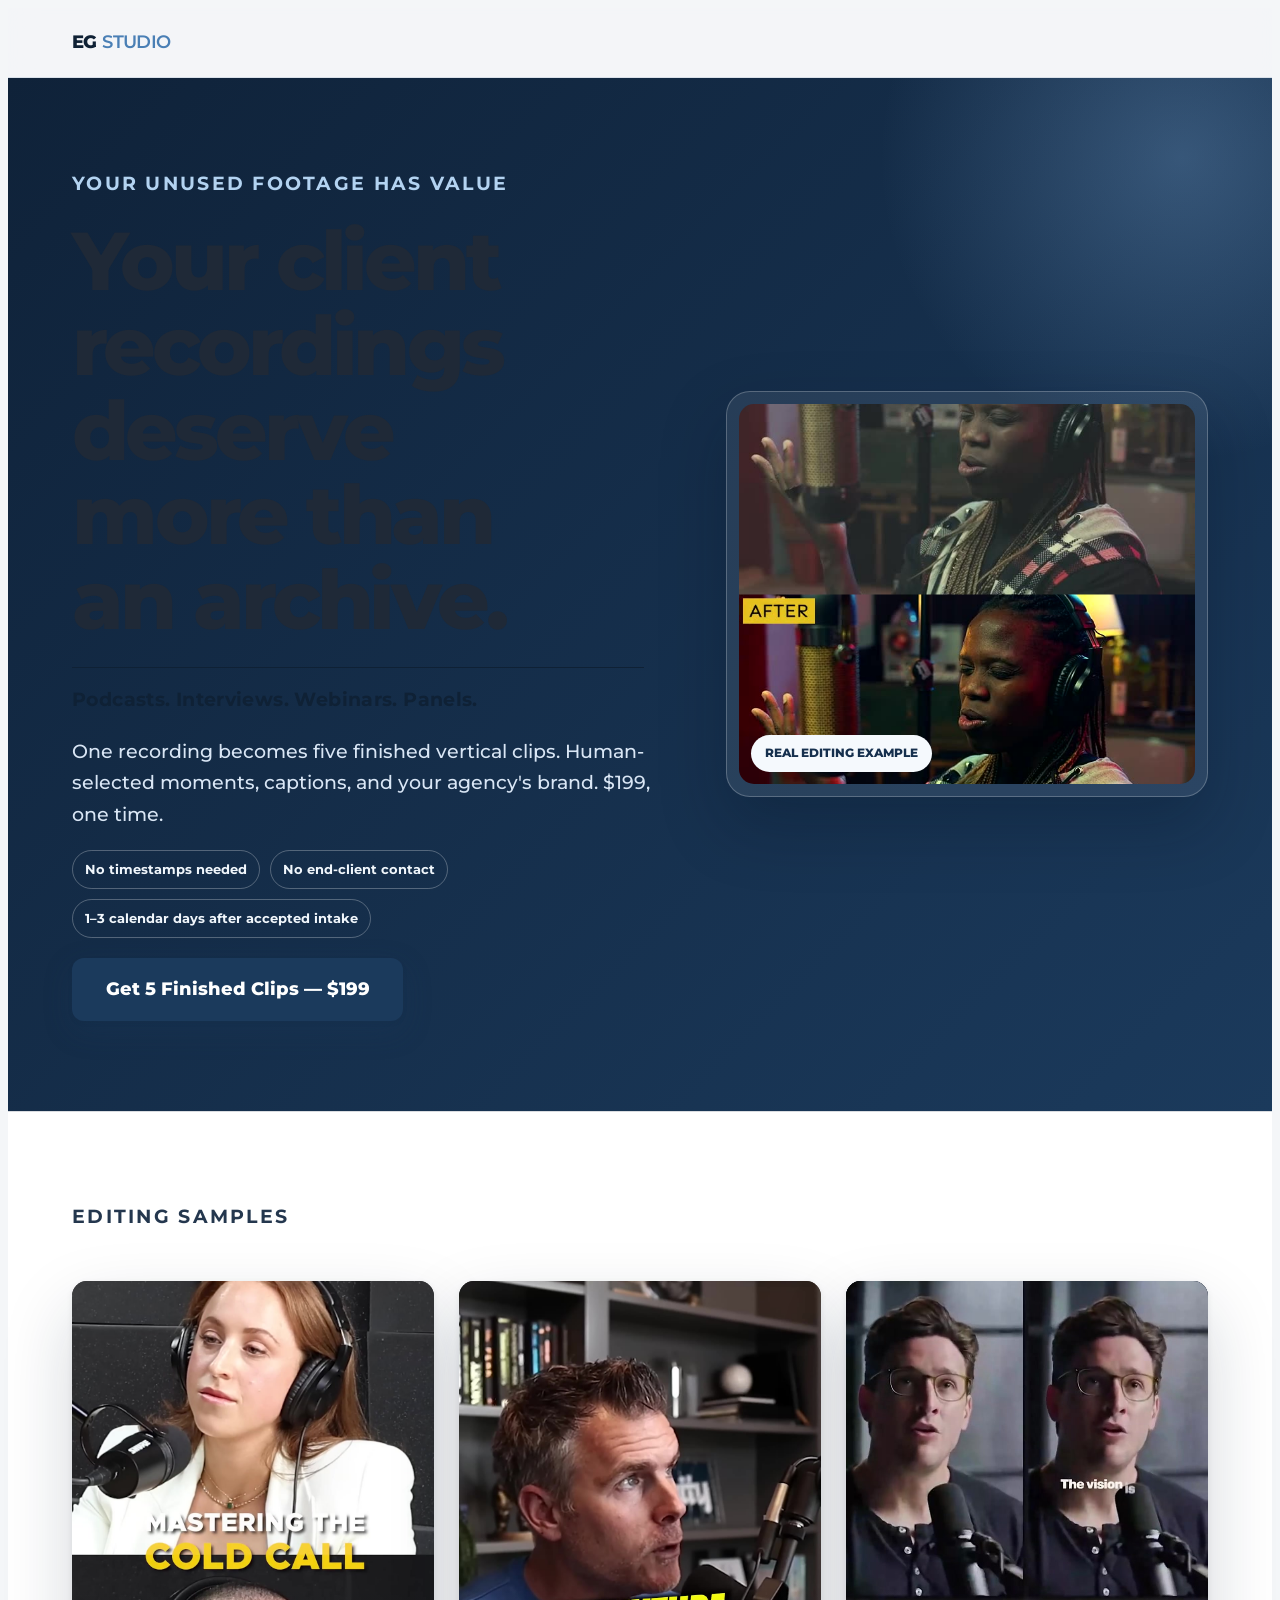
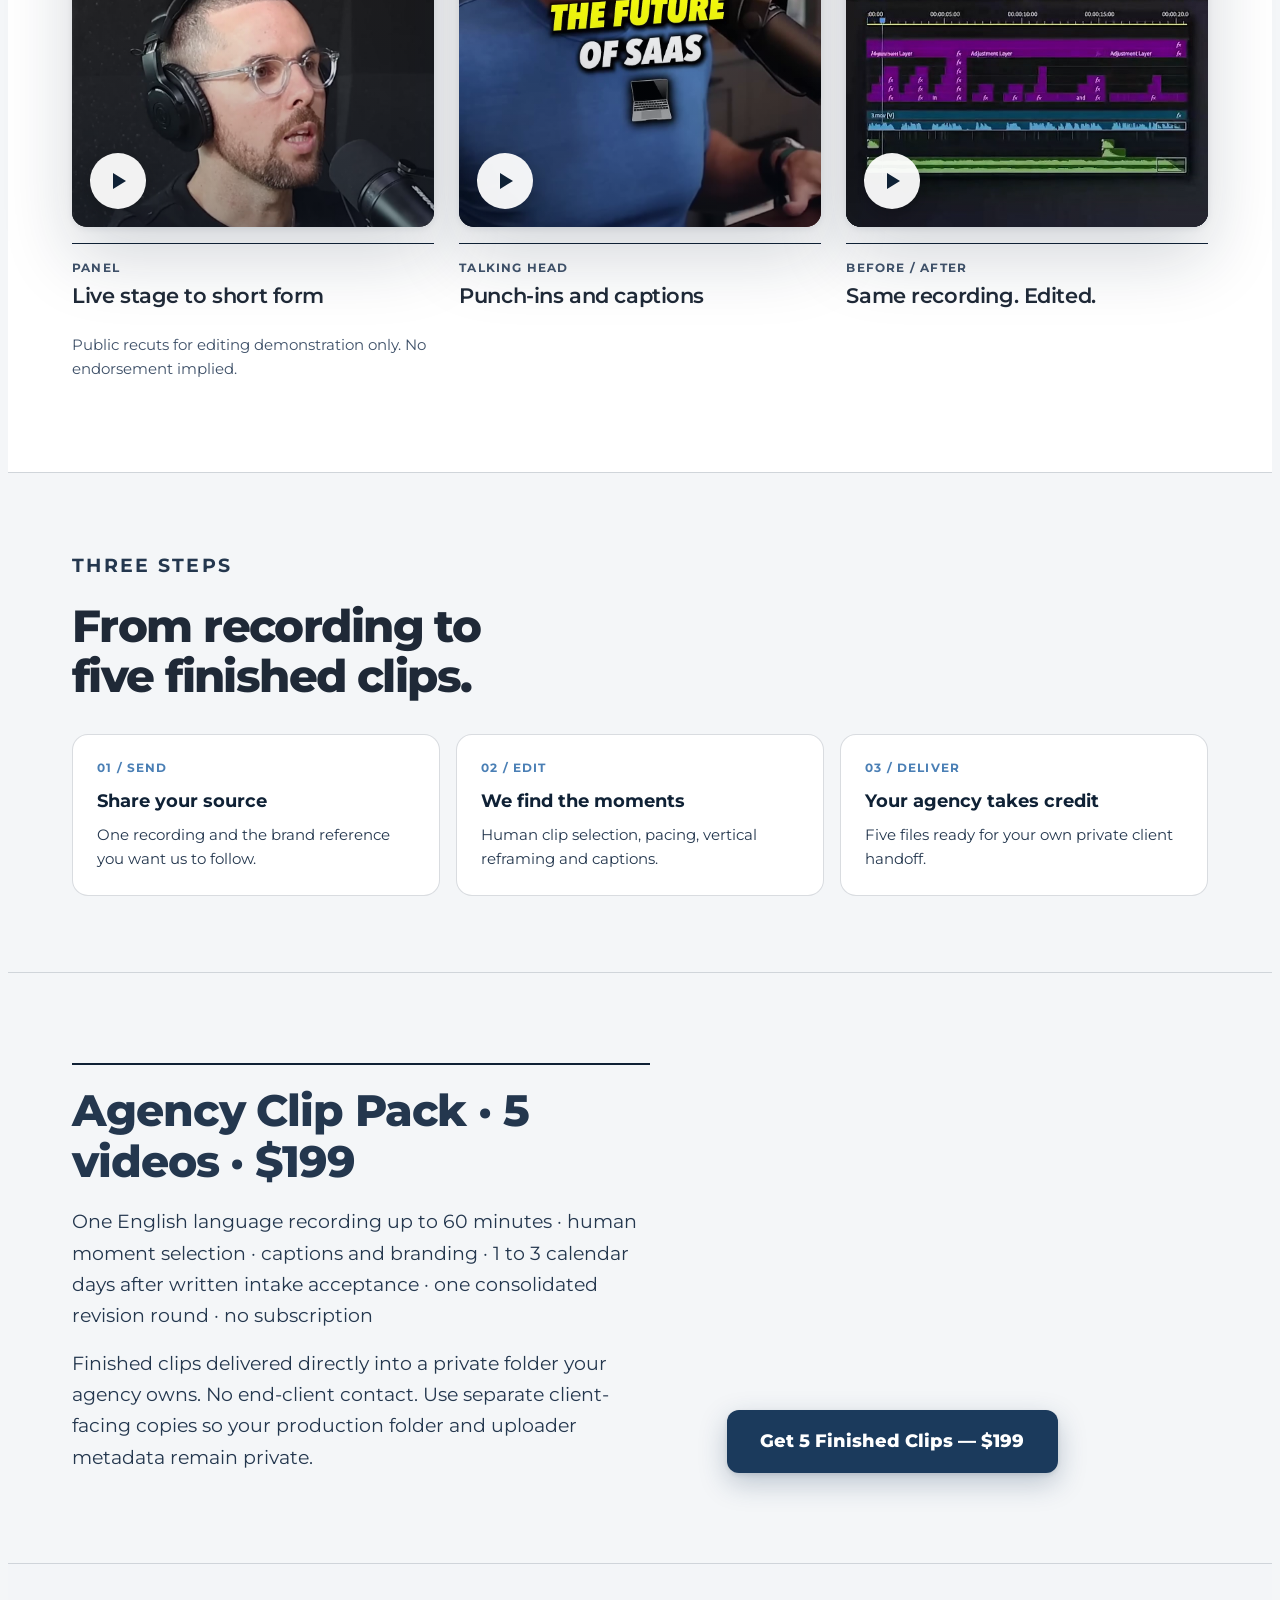
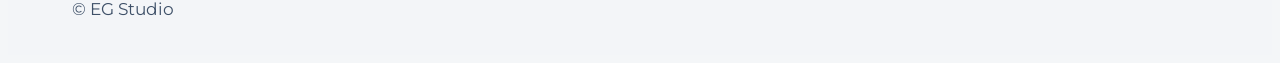
==== content-graveyard/index.html @ 39388aff "Redesign EG Studio marketing pages with proof and visual hierarchy" ====
<!doctype html><html lang="en"><head><meta charset="utf-8"><meta name="viewport" content="width=device-width, initial-scale=1"><title>The Content Graveyard | EG Studio</title><meta name="description" content="For agencies with client recordings sitting unused. One recording becomes five captioned 9:16 clips, white label, $199."><link rel="canonical" href="https://egstudio.tech/content-graveyard/"><link rel="preconnect" href="https://fonts.googleapis.com"><link rel="preconnect" href="https://fonts.gstatic.com" crossorigin><link href="https://fonts.googleapis.com/css2?family=Montserrat:wght@400;500;600;700;800&display=swap" rel="stylesheet"><link rel="stylesheet" href="/assets/css/redesign.css?v=20261031-phase1"><meta name="theme-color" content="#1B3A5C"><link rel="icon" href="/favicon.svg?v=20261029-spaced" type="image/svg+xml"><script src="/assets/js/eg-tracking.js?v=20261021"></script>
<!-- Pinterest Tag -->
<script>
!function(e){if(!window.pintrk){window.pintrk=function(){window.pintrk.queue.push(Array.prototype.slice.call(arguments))};var n=window.pintrk;n.queue=[],n.version="3.0";var t=document.createElement("script");t.async=!0,t.src=e;var r=document.getElementsByTagName("script")[0];r.parentNode.insertBefore(t,r)}}("https://s.pinimg.com/ct/core.js");
pintrk('load','2614116778572');
pintrk('page');
</script>
<noscript><img height="1" width="1" style="display:none;" alt="" src="https://ct.pinterest.com/v3/?event=init&tid=2614116778572&noscript=1"></noscript>
<!-- end Pinterest Tag -->
<link rel="stylesheet" href="/brand-palette.css?v=20261020-logo1"><link rel="icon" href="/favicon.ico?v=20261020-brand2" sizes="any">
<link rel="icon" href="/favicon.svg?v=20261020-brand2" type="image/svg+xml">
<link rel="icon" href="/favicon-48x48.png?v=20261020-brand2" sizes="48x48" type="image/png">
<link rel="icon" href="/favicon-32x32.png?v=20261020-brand2" sizes="32x32" type="image/png">
<link rel="apple-touch-icon" sizes="180x180" href="/apple-touch-icon.png?v=20261020-brand2">
<meta name="theme-color" content="#080f1c">
<meta property="og:type" content="website">
<meta property="og:site_name" content="EG Studio">
<meta property="og:title" content="The Content Graveyard | EG Studio">
<meta property="og:description" content="For agencies with client recordings sitting unused. One recording becomes five captioned 9:16 clips, white label, $199.">
<meta property="og:url" content="https://egstudio.tech/content-graveyard/">
<meta property="og:image" content="https://egstudio.tech/assets/brand/share-preview.png?v=20261020-brand2">
<meta property="og:image:secure_url" content="https://egstudio.tech/assets/brand/share-preview.png?v=20261020-brand2">
<meta property="og:image:type" content="image/png">
<meta property="og:image:width" content="1200">
<meta property="og:image:height" content="630">
<meta property="og:image:alt" content="EG Studio. Your client stays yours. We find the clips. Five clips for $199 one time.">
<meta name="twitter:card" content="summary_large_image">
<meta name="twitter:title" content="The Content Graveyard | EG Studio">
<meta name="twitter:description" content="For agencies with client recordings sitting unused. One recording becomes five captioned 9:16 clips, white label, $199.">
<meta name="twitter:image" content="https://egstudio.tech/assets/brand/share-preview.png?v=20261020-brand2">
<meta name="twitter:image:alt" content="EG Studio. Five clips for $199 one time.">
<link rel="stylesheet" href="/assets/css/premium-pages.css?v=20261103-redesign"></head><body class="rd rd-sat premium-sat">
<a class="rd-skip" href="#main">Skip to content</a>
<header class="rd-header"><div class="rd-container rd-nav"><a class="rd-brand" href="/">EG<span>STUDIO</span></a></div></header>
<main id="main">
<section class="rd-sat-section rd-cg-hero"><div class="rd-container premium-sat-hero-grid"><div class="rd-read">
<p class="rd-eyebrow">Your unused footage has value</p>
<h1 id="campaign-title">Your client recordings deserve more than an archive.</h1>
<p class="rd-cg-formats">Podcasts. Interviews. Webinars. Panels.</p>
<p class="rd-lead">One recording becomes five finished vertical clips. Human-selected moments, captions, and your agency's brand. $199, one time.</p>
<ul class="premium-sat-trust"><li>No timestamps needed</li><li>No end-client contact</li><li>1–3 calendar days after accepted intake</li></ul>
<div class="rd-actions"><a class="cta rd-btn" data-sku="episode" data-placement="content_graveyard_hero" href="https://buy.stripe.com/00wdR27qNc6IfXJ7419EI0f">Get 5 Finished Clips — $199</a></div>
</div><div class="premium-sat-hero-media"><img src="/assets/samples/sample-beforeafter.jpg?v=1" alt="Before and after comparison of an edited recording" width="720" height="800"><span>REAL EDITING EXAMPLE</span></div></div></section>
<section class="rd-sat-section rd-alt" aria-label="Editing samples"><div class="rd-container"><p class="rd-eyebrow">Editing samples</p><div class="rd-proofgrid" data-rd-carousel tabindex="0">
        <article class="rd-sample" aria-label="Sample 1 of 3: Panel">
          <video class="rd-player" playsinline preload="none" poster="/assets/samples/sample-panel.jpg?v=8" aria-label="Panel sample: Live stage to short form">
            <source src="/assets/samples/sample-panel.mp4?v=8" type="video/mp4">
          </video>
          <button type="button" class="rd-play" aria-label="Play panel sample"><img src="/assets/samples/sample-panel.jpg?v=8" alt="" loading="lazy"><span aria-hidden="true"></span></button>
          <div class="rd-sample-info"><p class="rd-meta">Panel</p><h3>Live stage to short form</h3></div>
        </article>
        <article class="rd-sample" aria-label="Sample 2 of 3: Talking head">
          <video class="rd-player" playsinline preload="none" poster="/assets/samples/sample-saas-founder.jpg?v=8" aria-label="Talking head sample: Punch-ins and captions">
            <source src="/assets/samples/sample-saas-founder.mp4?v=8" type="video/mp4">
          </video>
          <button type="button" class="rd-play" aria-label="Play talking head sample"><img src="/assets/samples/sample-saas-founder.jpg?v=8" alt="" loading="lazy"><span aria-hidden="true"></span></button>
          <div class="rd-sample-info"><p class="rd-meta">Talking head</p><h3>Punch-ins and captions</h3></div>
        </article>
        <article class="rd-sample" aria-label="Sample 3 of 3: Before / After">
          <video class="rd-player" playsinline preload="none" poster="/assets/samples/sample-process.jpg?v=8" aria-label="Before / After sample: Same recording. Edited.">
            <source src="/assets/samples/sample-process.mp4?v=8" type="video/mp4">
          </video>
          <button type="button" class="rd-play" aria-label="Play before / after sample"><img src="/assets/samples/sample-process.jpg?v=8" alt="" loading="lazy"><span aria-hidden="true"></span></button>
          <div class="rd-sample-info"><p class="rd-meta">Before / After</p><h3>Same recording. Edited.</h3></div>
        </article>
      </div>
      <div class="rd-dots" role="group" aria-label="Choose sample"><button type="button" class="rd-dot" aria-label="Show sample 1" aria-current="true"></button><button type="button" class="rd-dot" aria-label="Show sample 2"></button><button type="button" class="rd-dot" aria-label="Show sample 3"></button></div>
      <p class="rd-disc">Public recuts for editing demonstration only. No endorsement implied.</p>
      </div></section>
<section class="rd-sat-section premium-sat-compact"><div class="rd-container"><p class="rd-eyebrow">Three steps</p><h2>From recording to five finished clips.</h2><ol class="premium-sat-timeline"><li><b>01 / SEND</b><strong>Share your source</strong><span>One recording and the brand reference you want us to follow.</span></li><li><b>02 / EDIT</b><strong>We find the moments</strong><span>Human clip selection, pacing, vertical reframing and captions.</span></li><li><b>03 / DELIVER</b><strong>Your agency takes credit</strong><span>Five files ready for your own private client handoff.</span></li></ol></div></section>
<section class="rd-sat-section"><div class="rd-container"><div class="rd-cg-offer"><div>
<p class="rd-price">Agency Clip Pack · 5 videos · $199</p>
<p class="offer-summary">One English language recording up to 60 minutes · human moment selection · captions and branding · 1 to 3 calendar days after written intake acceptance · one consolidated revision round · no subscription</p><p class="offer-summary">Finished clips delivered directly into a private folder your agency owns. No end-client contact. Use separate client-facing copies so your production folder and uploader metadata remain private.</p>
</div><div class="rd-actions">
<a class="cta rd-btn" data-sku="episode" data-placement="content_graveyard" href="https://buy.stripe.com/00wdR27qNc6IfXJ7419EI0f">Get 5 Finished Clips — $199</a>
</div></div></div></section></main>
<footer class="rd-footer"><div class="rd-container rd-footer-inner">© EG Studio</div></footer>
<script src="/assets/js/rd-player.js?v=20261031-phase1"></script>
<script>document.querySelector('.cta').addEventListener('click',function(){if(window.pintrk)pintrk('track','custom',{event_id:'content_graveyard_checkout_'+Date.now()});});</script></body></html>
---- assets/css/redesign.css ----
/* EG Studio homepage design system. Scoped under body.rd.
   Structure: tokens -> base components (below) -> one studio composition layer (end of file).
   The homepage does not load /brand-palette.css, so there is no !important cascade to fight here.
   brand-palette.css still serves legacy/legal pages unchanged. */
body.rd{
  --c-navy:#1B3A5C;--c-steel:#4A7FB5;--c-accent:#4A7FB5;
  --c-bg:#F3F5F8;--c-bg-alt:#E6ECF3;--c-surface:#FFFFFF;
  --c-text:#0F2135;--c-body:#24374E;--c-muted:#3E5068;--c-line:rgba(19,38,61,.16);
  --c-ink:#0F2135;--c-ink-body:#D9E4F0;--c-ink-muted:#B9CBDF;--c-ink-line:rgba(217,228,240,.24);--c-ink-accent:#9CC3EC;
  --c-cta:#1B3A5C;--c-cta-hover:#24507D;--c-cta-text:#FFFFFF;
  --c-final-bg:#1B3A5C;--c-final-text:#FFFFFF;--c-final-body:#D5E2F0;
  --f-display:Montserrat,system-ui,-apple-system,"Segoe UI",sans-serif;
  --f-ui:Montserrat,system-ui,-apple-system,"Segoe UI",Roboto,sans-serif;
  --fs-body:clamp(1rem,.95rem + .3vw,1.125rem);
  --fs-lead:clamp(1.0625rem,1rem + .45vw,1.25rem);
  --fs-h1:clamp(2.25rem,1.4rem + 3.6vw,4.25rem);
  --fs-h2:clamp(1.75rem,1.3rem + 1.9vw,2.75rem);
  --fs-h3:clamp(1.125rem,1.05rem + .35vw,1.3rem);
  --sp-section:clamp(72px,5rem + 4vw,136px);
  --pad-x:clamp(20px,5vw,80px);
  --w-page:1240px;--w-read:680px;
  --r-sm:8px;--r-md:14px;--r-lg:20px;
  --sh-1:0 1px 2px rgba(19,38,61,.06),0 4px 14px rgba(19,38,61,.06);
  --sh-2:0 2px 6px rgba(19,38,61,.06),0 24px 60px rgba(19,38,61,.12);
  background:var(--c-bg);color:var(--c-body);font-family:var(--f-ui);font-size:var(--fs-body);line-height:1.65;
  overflow-x:hidden;-webkit-font-smoothing:antialiased;
}
@media (prefers-color-scheme:dark){
  body.rd{
    --c-bg:#101D31;--c-bg-alt:#1A2D48;--c-surface:#16263D;--c-accent:#8DBBEB;
    --c-text:#F5F8FC;--c-body:#DCE6F1;--c-muted:#BFCDDD;--c-line:rgba(220,230,241,.2);
    --c-ink:#0A1423;--c-ink-body:#DCE6F1;--c-ink-muted:#BFCDDD;
    --c-cta:#2B5D92;--c-cta-hover:#3670AD;--c-cta-text:#FFFFFF;
    --c-final-bg:#1C2E48;--c-final-text:#FFFFFF;--c-final-body:#D5E2F0;
    --sh-1:0 1px 2px rgba(0,0,0,.25),0 6px 18px rgba(0,0,0,.22);
    --sh-2:0 2px 8px rgba(0,0,0,.3),0 28px 70px rgba(0,0,0,.38);
  }
}
body.rd *,body.rd *::before,body.rd *::after{box-sizing:border-box}
body.rd main{display:block;overflow:clip}
body.rd h1,body.rd h2,body.rd h3{color:var(--c-text);font-family:var(--f-ui);text-wrap:balance;margin:0;letter-spacing:-.01em;text-transform:none}
body.rd p{margin:0}
body.rd img,body.rd video{max-width:100%;display:block}
body.rd .rd-container{width:100%;max-width:calc(var(--w-page) + 2*var(--pad-x));margin:0 auto;padding:0 var(--pad-x)}
body.rd .rd-section{padding:var(--sp-section) 0;background:transparent;border:0}
body.rd .rd-tone{background:var(--c-bg-alt)}
body.rd .rd-skip{position:absolute;left:-999px;top:8px;z-index:100;background:var(--c-surface);color:var(--c-text);padding:10px 16px;border-radius:var(--r-sm)}
body.rd .rd-skip:focus{left:12px}
body.rd :focus-visible{outline:3px solid var(--c-accent);outline-offset:3px;border-radius:4px}

/* Type */
body.rd .rd-display{font-family:var(--f-display);font-weight:800;font-size:var(--fs-h1);line-height:1.04;letter-spacing:-.025em}
body.rd .rd-h2{font-size:var(--fs-h2);font-weight:700;line-height:1.15;letter-spacing:-.02em;max-width:22ch}
body.rd .rd-display-sm{font-family:var(--f-display);font-weight:800;letter-spacing:-.025em}
body.rd .rd-eyebrow{font-size:.875rem;font-weight:600;letter-spacing:.06em;text-transform:uppercase;color:var(--c-accent);margin-bottom:1rem}
body.rd .rd-lead{font-size:var(--fs-lead);line-height:1.6;color:var(--c-body);max-width:58ch}
body.rd .rd-body{font-size:var(--fs-body);color:var(--c-body);max-width:60ch;margin-top:1.25rem}
body.rd .rd-muted{color:var(--c-muted)}
body.rd .rd-head{display:flex;flex-wrap:wrap;align-items:flex-end;justify-content:space-between;gap:1rem 3rem;margin-bottom:clamp(2rem,4vw,3.5rem)}
body.rd .rd-head .rd-h2{max-width:none}

/* Buttons */
body.rd .rd-btn{display:inline-flex;align-items:center;justify-content:center;min-height:52px;padding:.9rem 1.75rem;border-radius:10px;background:var(--c-cta);color:var(--c-cta-text);border:0;font-family:var(--f-ui);font-weight:700;font-size:1.0625rem;letter-spacing:0;text-transform:none;text-decoration:none;box-shadow:var(--sh-1);transition:background-color .15s,transform .15s;white-space:normal;text-align:center;width:auto;max-width:100%}
body.rd .rd-btn:hover{background:var(--c-cta-hover);transform:translateY(-1px)}
body.rd .rd-btn:active{transform:translateY(0);filter:brightness(.95)}
body.rd .rd-btn-sm{min-height:44px;padding:.6rem 1.1rem;font-size:.9375rem;box-shadow:none}
body.rd .rd-btn-invert{background:#FFFFFF;color:#1B3A5C}
body.rd .rd-btn-invert:hover{background:#E6EEF7}
body.rd .rd-btn-invert:focus-visible{outline-color:#FFFFFF}
body.rd .rd-link{color:var(--c-text);font-weight:600;text-decoration:none;padding:.6rem .25rem;min-height:44px;display:inline-flex;align-items:center}
body.rd .rd-link:hover{color:var(--c-accent)}
@media (max-width:767px){body.rd .rd-actions .rd-btn{width:100%}}

/* Header */
body.rd .rd-header{position:sticky;top:0;z-index:50;background:color-mix(in srgb,var(--c-bg) 92%,transparent);backdrop-filter:saturate(1.2) blur(8px);border-bottom:1px solid var(--c-line);padding:0;box-shadow:none}
body.rd .rd-nav{display:flex;align-items:center;justify-content:space-between;height:68px;gap:1rem}
body.rd .rd-brand{font-family:var(--f-ui);font-weight:800;font-size:1.25rem;letter-spacing:.02em;color:var(--c-text);text-decoration:none}
body.rd .rd-brand span{color:var(--c-accent);margin-left:.3em;font-weight:600}
body.rd .rd-nav-actions{display:flex;align-items:center;gap:1.25rem}
@media (max-width:767px){body.rd .rd-nav-cta{display:none}}

/* Hero */
body.rd .rd-hero{padding:clamp(56px,8vw,120px) 0 clamp(72px,8vw,128px)}
body.rd .rd-hero-grid{display:grid;gap:3rem;align-items:center}
body.rd .rd-hero-copy .rd-display{margin-bottom:1.5rem;max-width:19ch}
body.rd .rd-facts{margin-top:1.75rem;font-weight:600;color:var(--c-text);line-height:1.7;padding-left:1rem;border-left:3px solid var(--c-accent)}
body.rd .rd-actions{margin-top:2rem;display:flex;flex-wrap:wrap;gap:1rem}
body.rd .rd-assure{margin-top:1rem;color:var(--c-muted);font-size:1rem}
body.rd .rd-hero-media{position:relative;display:none}
body.rd .rd-hero-poster{border-radius:var(--r-lg);box-shadow:var(--sh-2);aspect-ratio:9/16;object-fit:cover;width:58%;height:auto}
body.rd .rd-hero-poster-b{position:absolute;right:0;bottom:-8%;width:46%;opacity:.95}
@media (min-width:900px){
  body.rd .rd-hero-grid{grid-template-columns:minmax(0,7fr) minmax(0,5fr);gap:clamp(2.5rem,5vw,5rem)}
  body.rd .rd-hero-media{display:block;max-width:460px;justify-self:end;width:100%;margin-bottom:8%}
}

/* Work samples */
body.rd .rd-disc{color:var(--c-muted);font-size:.9375rem;max-width:44ch}
body.rd .rd-samples{display:grid;gap:clamp(1.25rem,2.5vw,2rem);grid-template-columns:1fr;outline:none}
body.rd .rd-sample{margin:0;background:transparent;border:0;padding:0;min-width:0}
body.rd .rd-sample video{width:100%;object-fit:cover;background:#0E1A2B}
body.rd .rd-sample-info{padding:1rem .25rem 0}
body.rd .rd-meta{font-size:.875rem;font-weight:600;color:var(--c-accent);margin-bottom:.25rem}
body.rd .rd-sample h3{font-size:var(--fs-h3);font-weight:600}
body.rd .rd-dots{display:none;justify-content:center;gap:.25rem;margin-top:1.25rem}
body.rd .rd-dot{width:44px;height:44px;border:0;background:transparent;cursor:pointer;position:relative;padding:0}
body.rd .rd-dot::after{content:"";position:absolute;inset:50% auto auto 50%;width:10px;height:10px;margin:-5px 0 0 -5px;border-radius:50%;background:var(--c-line);box-shadow:inset 0 0 0 1px var(--c-muted)}
body.rd .rd-dot[aria-current]::after{background:var(--c-accent);box-shadow:none;width:24px;margin-left:-12px;border-radius:6px}
@media (max-width:639px){
  body.rd .rd-samples{display:flex;overflow-x:auto;scroll-snap-type:x mandatory;gap:0;scrollbar-width:none;margin:0 calc(-1*var(--pad-x));padding:0}
  body.rd .rd-samples::-webkit-scrollbar{display:none}
  body.rd .rd-sample{flex:0 0 100%;scroll-snap-align:center;padding:0 var(--pad-x)}
  body.rd .rd-sample video{max-height:72vh;width:auto;max-width:100%;margin:0 auto}
  body.rd .rd-dots{display:flex}
}
@media (min-width:640px){body.rd .rd-samples{grid-template-columns:repeat(2,minmax(0,1fr))}body.rd .rd-sample:first-child{grid-column:1/-1;max-width:420px;justify-self:center;width:100%}}
@media (min-width:1024px){body.rd .rd-samples{grid-template-columns:1.25fr 1fr 1fr;align-items:end}body.rd .rd-sample:first-child{grid-column:auto;max-width:none}}

/* Split layouts */
body.rd .rd-split{display:grid;gap:2.5rem}
@media (min-width:900px){body.rd .rd-split{grid-template-columns:minmax(0,5fr) minmax(0,6fr);gap:clamp(3rem,7vw,7rem);align-items:start}}
body.rd .rd-assurances{list-style:none;margin:0;padding:0}
body.rd .rd-assurances li{display:flex;align-items:baseline;gap:1.25rem;padding:1.25rem 0;border-bottom:1px solid var(--c-line);font-size:clamp(1.125rem,1rem + .6vw,1.5rem);font-weight:600;color:var(--c-text)}
body.rd .rd-assurances li:first-child{border-top:1px solid var(--c-line)}
body.rd .rd-num{font-size:.875rem;font-weight:600;color:var(--c-accent);font-variant-numeric:tabular-nums;min-width:2ch}

/* Workflow compare: editorial columns, no counters, no arrow */
body.rd .rd-compare{display:grid;gap:clamp(2.5rem,5vw,3rem)}
body.rd .rd-col{padding:0;border:0;background:transparent;box-shadow:none;border-radius:0}
body.rd .rd-col h3{font-size:.8125rem;font-weight:700;text-transform:uppercase;letter-spacing:.12em;padding:1rem 0 .75rem;margin:0}
body.rd .rd-before h3{color:var(--c-muted);border-top:1px solid var(--c-line)}
body.rd .rd-after h3{color:var(--c-text);border-top:3px solid var(--c-text)}
body.rd .rd-steps{list-style:none;margin:0;padding:0}
body.rd .rd-steps li{padding:1rem 0;line-height:1.45;border-top:1px solid var(--c-line)}
body.rd .rd-before .rd-steps li{color:var(--c-muted);font-weight:500;font-size:var(--fs-body)}
body.rd .rd-after .rd-steps li{color:var(--c-text);font-weight:700;font-size:clamp(1.125rem,1rem + .55vw,1.4rem);letter-spacing:-.01em}
body.rd .rd-note{margin-top:clamp(2.5rem,4vw,3.5rem)}
@media (min-width:768px){body.rd .rd-compare{grid-template-columns:minmax(0,1fr) minmax(0,1.35fr);gap:clamp(2.5rem,6vw,6rem);align-items:start}}

/* Offer */
body.rd .rd-offer{display:grid;gap:2.5rem;background:var(--c-surface);border-radius:var(--r-lg);box-shadow:var(--sh-2);padding:clamp(1.75rem,5vw,4.5rem);border:0}
body.rd .rd-price{font-size:clamp(3rem,2.2rem + 3vw,4.5rem);font-weight:800;color:var(--c-text);letter-spacing:-.03em;line-height:1;margin:1.75rem 0 1.75rem}
body.rd .rd-price span{font-size:1.0625rem;font-weight:500;letter-spacing:0;color:var(--c-muted);margin-left:.35rem}
body.rd .rd-fine{margin-top:1rem;color:var(--c-muted);font-size:1rem}
body.rd .rd-includes{list-style:none;margin:0;padding:0;align-self:center;text-align:left}
body.rd .rd-includes li{position:relative;padding:.7rem 0 .7rem 2.1rem;font-size:var(--fs-body);color:var(--c-text);line-height:1.5}
body.rd .rd-includes li+li{border-top:1px solid var(--c-line)}
body.rd .rd-includes li::before{content:"";position:absolute;left:.2rem;top:1.05rem;width:.9rem;height:.5rem;border-left:2px solid var(--c-accent);border-bottom:2px solid var(--c-accent);transform:rotate(-45deg)}
@media (max-width:767px){body.rd .rd-offer .rd-btn{width:100%}}
@media (min-width:860px){body.rd .rd-offer{grid-template-columns:minmax(0,5fr) minmax(0,6fr);gap:clamp(3rem,6vw,6rem)}}

/* FAQ */
body.rd .rd-faq{border-top:1px solid var(--c-line)}
body.rd .rd-faq .faq-item{border:0;border-bottom:1px solid var(--c-line);background:transparent;border-radius:0;margin:0;box-shadow:none}
body.rd .rd-faq h3{font-size:inherit;font-weight:inherit}
body.rd .rd-faq .faq-question{all:unset;box-sizing:border-box;display:flex;width:100%;align-items:center;justify-content:space-between;gap:1rem;min-height:64px;padding:1.1rem 0;cursor:pointer;font-family:var(--f-ui);font-size:clamp(1.0625rem,1rem + .3vw,1.1875rem);font-weight:600;color:var(--c-text);text-align:left;line-height:1.4}
body.rd .rd-faq .faq-question:hover{color:var(--c-accent)}
body.rd .rd-faq .faq-question:focus-visible{outline:3px solid var(--c-accent);outline-offset:2px}
body.rd .rd-faq .faq-chevron{flex:0 0 auto;width:12px;height:12px;border-right:2px solid currentColor;border-bottom:2px solid currentColor;transform:rotate(45deg) translateY(-3px);transition:transform .2s;font-size:0}
body.rd .rd-faq .faq-item.active .faq-chevron{transform:rotate(-135deg) translateY(-3px)}
body.rd .rd-faq .faq-answer{max-height:none;overflow:visible;padding:0 0 1.5rem;color:var(--c-body);font-size:var(--fs-body);max-width:62ch;display:block;opacity:1}
body.rd .rd-faq .faq-answer[hidden]{display:none}

/* Final CTA */
body.rd .rd-final{background:var(--c-final-bg);color:var(--c-final-text);padding:var(--sp-section) 0}
body.rd .rd-final-inner{text-align:center;display:flex;flex-direction:column;align-items:center}
body.rd .rd-final-title{color:var(--c-final-text);font-size:var(--fs-h2);line-height:1.1;max-width:18ch}
body.rd .rd-final-body{margin-top:1.5rem;color:var(--c-final-body);font-size:var(--fs-lead);line-height:1.6}
body.rd .rd-final-line{margin-top:2.25rem;font-weight:700;color:var(--c-final-text);font-size:1.125rem}
body.rd .rd-final .rd-actions{margin-top:1rem;justify-content:center;width:100%}
@media (min-width:768px){body.rd .rd-final .rd-actions .rd-btn{width:auto}}
body.rd .rd-final-support{margin-top:1.25rem;color:var(--c-final-body);font-size:1rem;max-width:52ch}

/* Footer */
body.rd .rd-footer{background:var(--c-bg);border-top:1px solid var(--c-line);padding:2rem 0;color:var(--c-muted);font-size:.9375rem}
body.rd .rd-footer-inner{display:flex;flex-wrap:wrap;justify-content:space-between;align-items:center;gap:1rem}
body.rd .rd-footer a{color:var(--c-body);text-decoration:none;padding:.6rem .5rem;display:inline-block}
body.rd .rd-footer a:hover{color:var(--c-accent);text-decoration:underline}
body.rd .site-footer-links{display:flex;flex-wrap:wrap;gap:.25rem 1rem}

/* ==========================================================================
   Studio composition layer (single pass; replaces earlier stacked passes)
   ========================================================================== */

/* Global */
html:has(body.rd){background:var(--c-bg);scroll-padding-top:84px}
body.rd{scroll-padding-top:84px}
body.rd .rd-header{border-bottom-color:transparent}
body.rd .rd-nav-link,body.rd .rd-nav-cta{white-space:nowrap}
@media (max-width:767px){body.rd .rd-nav-link{display:none}}
@media (min-width:768px) and (max-width:1023px){body.rd .rd-nav-actions{gap:.75rem}}
body.rd .rd-eyebrow{margin-bottom:1.25rem;color:var(--c-navy);font-weight:700;letter-spacing:.12em;font-size:.8125rem}
body.rd .rd-lead{font-weight:500}
body.rd .rd-body{line-height:1.7}
@media (prefers-color-scheme:dark){body.rd .rd-eyebrow{color:var(--c-accent)}}
body.rd .rd-btn:not(.rd-btn-sm){min-height:58px;padding:1.05rem 2.1rem;font-size:1.125rem;font-weight:800;border-radius:12px;box-shadow:0 2px 4px rgba(19,38,61,.10),0 10px 28px rgba(27,58,92,.26)}
body.rd .rd-btn:not(.rd-btn-sm):hover{box-shadow:0 3px 6px rgba(19,38,61,.12),0 14px 34px rgba(27,58,92,.32)}
body.rd .rd-btn-invert:not(.rd-btn-sm){box-shadow:0 2px 4px rgba(0,0,0,.14),0 12px 32px rgba(0,0,0,.28)}

/* Section rhythm: one ground, bands carry contrast */
body.rd .rd-studio-hero,body.rd .rd-flow{background:var(--c-bg)}
body.rd .rd-studio-work,body.rd .rd-proposal{background:var(--c-surface)}
body.rd .rd-studio-work,body.rd .rd-trust,body.rd .rd-flow,body.rd .rd-proposal,body.rd #faq{padding:clamp(80px,4rem + 5vw,152px) 0}
body.rd .rd-studio-work .rd-h2,body.rd .rd-proposal .rd-h2{font-size:clamp(2.25rem,1.3rem + 3.6vw,4.5rem);font-weight:800;line-height:1.02;letter-spacing:-.03em}

/* Quiet player: editorial frame, custom play mark, no native chrome until played */
body.rd .rd-hero-proof,body.rd .rd-sample{position:relative}
body.rd .rd-player,body.rd .rd-sample-still img,body.rd .rd-play img{display:block;width:100%;height:auto;aspect-ratio:9/13.6;object-fit:cover;object-position:50% 50%;background:#0E1A2B;border-radius:4px;box-shadow:0 2px 6px rgba(15,33,53,.08),0 30px 70px rgba(15,33,53,.18)}
/* The process sample carries a burned-in label in its top band; frame below it */
body.rd .rd-hero-video,body.rd .rd-sample-still img,body.rd .rd-hero-proof .rd-play img{object-position:50% 100%}
body.rd .rd-hero-video{box-shadow:0 2px 6px rgba(15,33,53,.10),0 40px 90px rgba(15,33,53,.26)}
body.rd .rd-play{position:absolute;left:0;top:0;width:100%;aspect-ratio:9/13.6;border:0;padding:0;margin:0;background:transparent;border-radius:4px;overflow:hidden;cursor:pointer;display:flex;align-items:flex-end;justify-content:flex-start}
body.rd .rd-play img{position:absolute;inset:0;height:100%;box-shadow:none}
body.rd .rd-play::before{content:"";position:absolute;inset:0;z-index:1;border-radius:4px;background:linear-gradient(180deg,rgba(10,20,35,0) 55%,rgba(10,20,35,.38))}
body.rd .rd-play span{position:relative;z-index:2;width:56px;height:56px;margin:0 0 18px 18px;border-radius:50%;background:rgba(255,255,255,.94);box-shadow:0 6px 20px rgba(0,0,0,.25);transition:transform .2s}
body.rd .rd-play span::after{content:"";position:absolute;left:50%;top:50%;margin:-8px 0 0 -5px;border-style:solid;border-width:8px 0 8px 13px;border-color:transparent transparent transparent #0F2135}
body.rd .rd-play:hover span{transform:scale(1.06)}
body.rd .rd-play:focus-visible{outline:3px solid var(--c-accent);outline-offset:3px}
body.rd .is-playing .rd-play{display:none}

/* 1. HERO: copy and featured transformation side by side on desktop; proof before CTA below 900 */
body.rd .rd-studio-hero{padding:clamp(48px,7vw,104px) 0 clamp(72px,8vw,120px)}
body.rd .rd-hero-copy .rd-display{color:var(--c-text);margin-bottom:1.875rem;max-width:19ch;text-wrap:balance}
body.rd .rd-hero-copy .rd-display .rd-h1-line{display:block;color:var(--c-navy)}
@media (prefers-color-scheme:dark){body.rd .rd-hero-copy .rd-display .rd-h1-line{color:var(--c-accent)}}
body.rd .rd-hero .rd-lead{margin-top:0}
body.rd .rd-hero .rd-facts{color:var(--c-text);font-weight:600;font-size:1.0625rem;line-height:1.7;border-left:0;padding-left:0;border-top:1px solid var(--c-text);padding-top:1.1rem;margin-top:2rem;max-width:44ch}
body.rd .rd-hero .rd-actions{margin-top:2rem}
body.rd .rd-hero .rd-assure{margin-top:1.25rem;color:var(--c-muted);font-weight:500;font-size:1rem}
body.rd .rd-studio-hero .rd-hero-media{display:block;margin:0}
body.rd .rd-hero-proof{margin:0}
body.rd .rd-proof-cap{display:flex;justify-content:space-between;gap:1rem;margin-top:.9rem;padding-top:.75rem;border-top:1px solid var(--c-text);font-size:.75rem;font-weight:700;letter-spacing:.1em;text-transform:uppercase;color:var(--c-muted)}
body.rd .rd-proof-cap span:last-child{color:var(--c-text)}
body.rd .rd-proof-cap span:first-child::after{content:" \2192";color:var(--c-accent)}
@media (max-width:899px){
  /* Flatten copy so proof can sit between the lead and the offer facts/CTA */
  body.rd .rd-studio-hero .rd-hero-grid{display:flex;flex-direction:column;gap:0}
  body.rd .rd-studio-hero .rd-hero-copy{display:contents}
  body.rd .rd-studio-hero .rd-eyebrow{order:1}
  body.rd .rd-studio-hero .rd-display{order:2}
  body.rd .rd-studio-hero .rd-lead{order:3}
  body.rd .rd-studio-hero .rd-hero-media{order:4;margin-top:1.75rem}
  body.rd .rd-studio-hero .rd-facts{order:5}
  body.rd .rd-studio-hero .rd-actions{order:6}
  body.rd .rd-studio-hero .rd-assure{order:7}
  body.rd .rd-studio-hero{padding-top:clamp(32px,6vw,64px)}
  body.rd .rd-hero-copy .rd-display{margin-bottom:1.25rem}
}
@media (max-width:599px){
  /* Compact proof that shares the first screen with the headline */
  body.rd .rd-studio-hero .rd-hero-media{width:100%}
  body.rd .rd-hero-proof{display:grid;grid-template-columns:minmax(0,44%) minmax(0,1fr);column-gap:1rem;align-items:end}
  body.rd .rd-hero-proof .rd-play{width:44%}
  body.rd .rd-hero-proof .rd-play span{width:44px;height:44px;margin:0 0 12px 12px}
  body.rd .rd-proof-cap{flex-direction:column;justify-content:flex-end;gap:.35rem;margin:0;padding-top:.75rem;align-self:end}
  body.rd .rd-proof-cap span:first-child::after{content:" \2193"}
}
@media (min-width:600px) and (max-width:899px){
  /* Tablet: proof beside the lead, not a video dump under the copy */
  body.rd .rd-studio-hero .rd-hero-grid{display:grid;grid-template-columns:minmax(0,1fr) minmax(0,15rem);grid-template-rows:auto auto auto auto auto 1fr;column-gap:clamp(1.5rem,4vw,2.5rem);align-items:start}
  body.rd .rd-studio-hero .rd-eyebrow,body.rd .rd-studio-hero .rd-display{grid-column:1/-1}
  body.rd .rd-studio-hero .rd-lead{grid-column:1;grid-row:3}
  body.rd .rd-studio-hero .rd-facts{grid-column:1;grid-row:4}
  body.rd .rd-studio-hero .rd-actions{grid-column:1;grid-row:5}
  body.rd .rd-studio-hero .rd-assure{grid-column:1;grid-row:6}
  body.rd .rd-studio-hero .rd-hero-media{grid-column:2;grid-row:3/7;margin-top:.25rem}
  body.rd .rd-hero .rd-facts{margin-top:1.5rem}
  body.rd .rd-proof-cap{flex-direction:column;gap:.35rem}
}
@media (min-width:900px){
  body.rd .rd-studio-hero .rd-hero-grid{grid-template-columns:minmax(0,7fr) minmax(0,4fr);gap:clamp(3rem,6vw,6.5rem);align-items:center}
  body.rd .rd-studio-hero .rd-hero-media{max-width:380px;width:100%;justify-self:end}
  body.rd .rd-hero-copy .rd-display{max-width:22ch}
}
@media (min-width:900px) and (max-width:1199px){body.rd .rd-hero-copy .rd-display .rd-h1-line{display:inline}}
@media (min-width:1200px){body.rd .rd-hero-copy .rd-display{max-width:none;font-size:clamp(3.4rem,1.4rem + 2.7vw,4.1rem);line-height:1.02;letter-spacing:-.032em}}

/* 2. WORK: three pieces of evidence, editorial rail on wide screens */
body.rd .rd-studio-work .rd-head{flex-direction:column;align-items:flex-start;gap:1.25rem;border:0;padding:0}
body.rd .rd-studio-work .rd-disc{color:var(--c-muted);font-size:1rem;line-height:1.6;max-width:38ch}
body.rd .rd-studio-work .rd-sample-info{display:flex;gap:1rem;align-items:baseline;border-top:1px solid var(--c-text);margin-top:1rem;padding:.85rem 0 0}
body.rd .rd-studio-work .rd-meta{text-transform:uppercase;letter-spacing:.1em;font-size:.75rem;font-weight:700;color:var(--c-muted);margin:0;min-width:9ch}
body.rd .rd-studio-work .rd-sample h3{color:var(--c-text);font-size:var(--fs-h3);font-weight:600}
body.rd .rd-sample-still{margin:0}
@media (max-width:639px){
  body.rd .rd-sample{padding:0 calc(var(--pad-x)*.6)}
  body.rd .rd-sample .rd-player,body.rd .rd-sample-still img{max-height:none;width:100%}
  body.rd .rd-sample .rd-play{left:calc(var(--pad-x)*.6);width:calc(100% - 1.2*var(--pad-x))}
}
@media (min-width:640px){
  body.rd .rd-studio-work .rd-samples{grid-template-columns:repeat(3,minmax(0,1fr));column-gap:clamp(1rem,2.5vw,2rem);align-items:start}
  body.rd .rd-studio-work .rd-sample:first-child{grid-column:auto;max-width:none;justify-self:stretch}
  body.rd .rd-studio-work .rd-sample:nth-child(2){margin-top:clamp(2.5rem,6vw,5rem)}
  body.rd .rd-studio-work .rd-sample:nth-child(3){margin-top:clamp(1.25rem,3vw,2.5rem)}
}
body.rd .rd-studio-work .rd-sample-info{flex-direction:column;gap:.25rem}
@media (min-width:1200px){
  body.rd .rd-studio-work>.rd-container{display:grid;grid-template-columns:repeat(12,minmax(0,1fr));column-gap:clamp(1.25rem,2vw,2rem);align-items:start}
  body.rd .rd-studio-work .rd-head{grid-column:1/4;margin:0;position:sticky;top:120px}
  body.rd .rd-studio-work .rd-samples{grid-column:4/13}
  body.rd .rd-studio-work .rd-dots{display:none}
}

/* 3. WHITE LABEL: the trust centre, set in ink */
body.rd .rd-trust{background:var(--c-ink);color:var(--c-ink-body)}
body.rd .rd-trust .rd-split{display:block}
body.rd .rd-trust .rd-h2{color:#FFFFFF;font-size:clamp(2.25rem,1.2rem + 4vw,5rem);font-weight:800;line-height:1.02;letter-spacing:-.03em;max-width:16ch}
body.rd .rd-trust .rd-body{color:var(--c-ink-body);font-weight:500}
body.rd .rd-trust .rd-split>div:first-child .rd-body{font-size:var(--fs-lead);max-width:52ch;margin-top:1.75rem}
body.rd .rd-trust .rd-split>div:last-child>.rd-body{color:var(--c-ink-muted);margin-top:2.5rem}
body.rd .rd-trust .rd-assurances{margin-top:clamp(2.5rem,5vw,4.5rem);display:grid;gap:0}
body.rd .rd-trust .rd-assurances li,body.rd .rd-trust .rd-assurances li:first-child{flex-direction:column;gap:.75rem;font-size:clamp(1.375rem,1rem + 1.4vw,2.25rem);font-weight:700;letter-spacing:-.015em;line-height:1.15;color:#FFFFFF;border-top:1px solid var(--c-ink-line);border-bottom:0;padding:1.75rem 0 1.5rem}
body.rd .rd-trust .rd-num{color:var(--c-ink-accent);font-size:.8125rem;font-weight:700;letter-spacing:.12em}
body.rd .rd-trust :focus-visible{outline-color:#FFFFFF}
@media (min-width:768px){
  body.rd .rd-trust .rd-assurances{grid-template-columns:repeat(3,minmax(0,1fr));column-gap:clamp(1.5rem,3vw,3rem)}
  body.rd .rd-trust .rd-split>div:first-child{display:grid;grid-template-columns:minmax(0,7fr) minmax(0,5fr);gap:clamp(2rem,5vw,5rem);align-items:end}
  body.rd .rd-trust .rd-split>div:first-child .rd-body{margin-top:0}
}

/* 4. WORKFLOW: see base "Workflow compare"; note sits as a closing lead */
body.rd .rd-flow .rd-note{color:var(--c-body);font-size:var(--fs-lead);font-weight:500;max-width:58ch}

/* 5. PROPOSAL: engagement terms, price as the focal figure */
body.rd .rd-proposal .rd-offer{background:transparent;box-shadow:none;border-radius:0;padding:0}
body.rd .rd-proposal .rd-offer-main .rd-body{font-size:var(--fs-lead);margin-top:1.25rem}
body.rd .rd-proposal .rd-price{display:flex;justify-content:flex-start;align-items:baseline;gap:1rem;font-size:clamp(3.75rem,2.4rem + 4.5vw,6rem);font-weight:800;letter-spacing:-.04em;line-height:1;color:var(--c-text);padding:1.5rem 0 1.25rem;margin:2.5rem 0 2rem;border-top:2px solid var(--c-text);border-bottom:0;max-width:none}
body.rd .rd-proposal .rd-price span{font-size:.8125rem;font-weight:700;letter-spacing:.12em;text-transform:uppercase;color:var(--c-muted)}
body.rd .rd-proposal .rd-fine{color:var(--c-muted);font-weight:500;margin-top:1rem;font-size:1rem}
body.rd .rd-proposal .rd-includes{counter-reset:d;align-self:start;border-top:2px solid var(--c-text)}
body.rd .rd-proposal .rd-includes li{counter-increment:d;padding:1.05rem 0 1.05rem 3.25rem;font-weight:500;color:var(--c-text)}
body.rd .rd-proposal .rd-includes li::before{content:counter(d,decimal-leading-zero);border:0;transform:none;width:auto;height:auto;top:1.1rem;left:0;font-size:.8125rem;font-weight:700;color:var(--c-muted);font-variant-numeric:tabular-nums;letter-spacing:.04em}
@media (min-width:860px){body.rd .rd-proposal .rd-offer{grid-template-columns:minmax(0,5fr) minmax(0,6fr);gap:clamp(3rem,7vw,7rem);align-items:start}body.rd .rd-proposal .rd-includes{margin-top:.5rem}}
@media (prefers-color-scheme:dark){body.rd .rd-proposal .rd-price{color:#FFFFFF}}

/* 6. FAQ */
body.rd #faq .rd-h2{font-size:clamp(1.75rem,1.3rem + 1.8vw,2.75rem);font-weight:800;letter-spacing:-.025em;line-height:1.08}
body.rd .rd-faq{border-top:2px solid var(--c-text)}

/* 7. FINAL CTA */
body.rd .rd-final{padding:clamp(88px,5rem + 5vw,160px) 0}
body.rd .rd-final-title{color:#FFFFFF;font-size:clamp(2.25rem,1.3rem + 3.4vw,4.25rem);line-height:1.02;letter-spacing:-.03em;font-weight:800}
body.rd .rd-final-body{color:#E3ECF6;font-weight:500;margin-top:1.75rem}
body.rd .rd-final-line{margin-top:2rem;font-size:1.1875rem}
body.rd .rd-final .rd-actions{margin-top:1.5rem}
body.rd .rd-final-support{color:#D5E2F0;opacity:1;margin-top:1rem;font-size:1rem}
body.rd .rd-final .rd-btn-invert{background:#FFFFFF;color:#0F2135}
body.rd .rd-final .rd-btn-invert:hover{background:#E6EEF7}

@media (prefers-reduced-motion:reduce){body.rd *{transition:none!important;scroll-behavior:auto!important}}

/* ==========================================================================
   Satellite pages (body.rd.rd-sat): white-label listing + Content Graveyard.
   Same tokens, type, buttons, header/footer and quiet player as the homepage.
   ========================================================================== */
body.rd.rd-sat main{overflow:visible}
body.rd .rd-sat-section{padding:clamp(56px,3rem + 4vw,112px) 0;border-top:1px solid var(--c-line)}
body.rd .rd-sat-section:first-child{border-top:0}
body.rd .rd-sat-section.rd-alt{background:var(--c-surface)}
body.rd .rd-read{max-width:760px}
body.rd.rd-sat h1{font-family:var(--f-display);font-weight:800;font-size:clamp(2.25rem,1.4rem + 3.4vw,4rem);line-height:1.04;letter-spacing:-.03em;color:var(--c-text);max-width:20ch;margin-bottom:1.5rem}
body.rd.rd-sat h2{font-size:var(--fs-h2);font-weight:800;line-height:1.1;letter-spacing:-.025em;color:var(--c-text);margin-bottom:1.25rem;max-width:24ch}
body.rd.rd-sat p,body.rd.rd-sat li{color:var(--c-body);font-size:var(--fs-body);line-height:1.65}
body.rd.rd-sat p+p{margin-top:1rem}
body.rd.rd-sat a:not(.rd-btn):not(.rd-brand):not(.rd-link){color:var(--c-text);text-decoration:underline;text-underline-offset:3px}
body.rd.rd-sat .rd-eyebrow{display:block}
body.rd .rd-checks{list-style:none;margin:1.25rem 0 0;padding:0;border-top:1px solid var(--c-line)}
body.rd .rd-checks li{position:relative;padding:.85rem 0 .85rem 2rem;border-bottom:1px solid var(--c-line);color:var(--c-text)}
body.rd .rd-checks li::before{content:"";position:absolute;left:.2rem;top:1.25rem;width:.85rem;height:.45rem;border-left:2px solid var(--c-accent);border-bottom:2px solid var(--c-accent);transform:rotate(-45deg)}
body.rd .rd-micro{color:var(--c-muted)!important;font-size:.9375rem!important;margin-top:1rem}
body.rd .rd-fold-facts{list-style:none;margin:2rem 0 0;padding:0;border-top:1px solid var(--c-text);max-width:640px}
body.rd .rd-fold-facts li{display:flex;flex-wrap:wrap;justify-content:space-between;gap:.25rem 1rem;padding:.9rem 0;border-bottom:1px solid var(--c-line)}
body.rd .rd-fold-facts b{color:var(--c-text);font-weight:700}
body.rd .rd-fold-facts span{color:var(--c-muted)}
body.rd .rd-quote{border-left:3px solid var(--c-accent);padding-left:1.25rem}
body.rd .rd-quote p{color:var(--c-text);font-weight:500}
body.rd .rd-card{background:var(--c-surface);border:1px solid var(--c-line);border-radius:var(--r-md);padding:clamp(1.25rem,3vw,2rem);box-shadow:var(--sh-1)}
body.rd .rd-alt .rd-card{background:var(--c-bg)}
body.rd .rd-card+.rd-card{margin-top:1rem}
body.rd .rd-card strong{display:block;color:var(--c-text);font-size:var(--fs-h3);margin-bottom:.4rem}
body.rd .rd-tag{display:inline-block;font-size:.75rem;font-weight:700;letter-spacing:.1em;text-transform:uppercase;color:var(--c-muted);margin-bottom:.5rem}
body.rd.rd-sat .rd-price{margin:.5rem 0 1rem;font-size:clamp(2.75rem,2rem + 3vw,4rem)}
body.rd.rd-sat .rd-btn-ghost{background:transparent;color:var(--c-text);box-shadow:inset 0 0 0 2px var(--c-line)!important}
body.rd.rd-sat .rd-btn-ghost:hover{background:var(--c-bg-alt)}
body.rd .rd-stack{display:flex;flex-wrap:wrap;gap:1rem;margin-top:1.5rem}
@media (max-width:767px){body.rd .rd-stack .rd-btn{width:100%}}
body.rd.rd-sat .rd-footer-inner>div a{color:var(--c-body);text-decoration:none}

/* Proof grid: equal 3-up portfolio rail on desktop, snap carousel on phones. Reuses quiet player. */
body.rd .rd-proofgrid{display:grid;grid-template-columns:repeat(3,minmax(0,1fr));gap:clamp(1rem,2.5vw,2rem);margin-top:clamp(2rem,4vw,3rem);align-items:start}
body.rd .rd-proofgrid .rd-sample-info{display:flex;flex-direction:column;gap:.25rem;border-top:1px solid var(--c-text);margin-top:1rem;padding:.85rem 0 0}
body.rd .rd-proofgrid .rd-meta{text-transform:uppercase;letter-spacing:.1em;font-size:.75rem;font-weight:700;color:var(--c-muted);margin:0}
body.rd .rd-proofgrid .rd-sample h3{color:var(--c-text);font-size:var(--fs-h3);font-weight:600;line-height:1.3}
body.rd.rd-sat .rd-disc{margin-top:1.5rem;color:var(--c-muted);font-size:.9375rem}
@media (max-width:639px){
  body.rd .rd-proofgrid{display:flex;overflow-x:auto;scroll-snap-type:x mandatory;gap:0;scrollbar-width:none;margin:2rem calc(-1*var(--pad-x)) 0;padding:0}
  body.rd .rd-proofgrid::-webkit-scrollbar{display:none}
  body.rd .rd-proofgrid .rd-sample{flex:0 0 86%;scroll-snap-align:center;padding:0 0 0 var(--pad-x)}
  body.rd .rd-proofgrid .rd-sample:last-child{flex-basis:calc(86% + var(--pad-x));padding-right:var(--pad-x)}
  body.rd .rd-proofgrid .rd-sample .rd-play{left:var(--pad-x);width:calc(100% - var(--pad-x))}
  body.rd .rd-proofgrid .rd-sample:last-child .rd-play{width:calc(100% - 2*var(--pad-x))}
  body.rd.rd-sat .rd-dots{display:flex}
}
@media (min-width:640px){body.rd.rd-sat .rd-dots{display:none}}

/* Content Graveyard composition */
body.rd .rd-cg-hero{padding:clamp(56px,7vw,120px) 0 clamp(48px,6vw,96px)}
body.rd .rd-cg-formats{font-weight:700!important;color:var(--c-text)!important;letter-spacing:.02em;border-top:1px solid var(--c-text);padding-top:1rem;margin-top:.5rem;max-width:44ch}
body.rd .rd-cg-protect{font-weight:700!important;color:var(--c-text)!important}
body.rd .rd-cg-offer{display:grid;gap:2rem}
body.rd .rd-cg-offer .rd-price{font-size:clamp(1.75rem,1.2rem + 2.2vw,2.75rem);letter-spacing:-.025em;line-height:1.15;border-top:2px solid var(--c-text);padding-top:1.25rem;margin:0}
@media (min-width:860px){body.rd .rd-cg-offer{grid-template-columns:minmax(0,6fr) minmax(0,5fr);gap:clamp(3rem,6vw,6rem);align-items:end}}
/* Process sample carries a burned-in label in its top band; frame below it (matches homepage) */
body.rd .rd-proofgrid .rd-sample:last-child .rd-player,body.rd .rd-proofgrid .rd-sample:last-child .rd-play img{object-position:50% 100%}
body.rd .rd-cg-hero .rd-read>*+*{margin-top:1.25rem}
body.rd .rd-cg-offer .rd-price+p{margin-top:1.25rem}

/* ===== Phase 2: proof architecture — finished work leads, story rail, tighter rhythm ===== */
/* Hero: finished clip is the dominant asset; two more finished clips stack beside it */
body.rd .rd-studio-hero{padding:clamp(40px,5vw,80px) 0 clamp(48px,5vw,88px)}
body.rd .rd-studio-hero .rd-hero-media{display:grid;grid-template-columns:minmax(0,2fr) minmax(0,1fr);column-gap:clamp(.625rem,1.2vw,1rem);align-items:end}
body.rd .rd-hero-feature{display:block!important}
body.rd .rd-hero-feature .rd-play{width:100%!important}
body.rd .rd-hero-video,body.rd .rd-hero-proof .rd-play img{object-position:50% 50%}
body.rd .rd-hero-feature .rd-player,body.rd .rd-hero-feature .rd-play,body.rd .rd-hero-feature .rd-play img{aspect-ratio:9/15}
body.rd .rd-hero-stack{display:grid;gap:clamp(.625rem,1.2vw,1rem);align-self:start}
body.rd .rd-hero-mini{display:block!important}
body.rd .rd-hero-mini .rd-player,body.rd .rd-hero-mini .rd-play,body.rd .rd-hero-mini .rd-play img{aspect-ratio:9/14.2}
body.rd .rd-hero-mini .rd-play{width:100%!important}
body.rd .rd-hero-mini .rd-play span{width:36px!important;height:36px!important;margin:0 0 10px 10px!important}
body.rd .rd-hero-mini .rd-play span::after{margin:-6px 0 0 -3px;border-width:6px 0 6px 10px}
body.rd .rd-hero-mini .rd-player{box-shadow:0 2px 6px rgba(15,33,53,.08),0 18px 40px rgba(15,33,53,.16)}
body.rd .rd-hero-feature .rd-proof-cap{flex-direction:row!important;margin-top:.9rem!important;padding-top:.75rem}
body.rd .rd-hero-feature .rd-proof-cap span:first-child::after{content:""}
@media (max-width:899px){
  body.rd .rd-studio-hero .rd-hero-grid{display:flex!important;flex-direction:column}
  body.rd .rd-studio-hero .rd-hero-media{order:4;width:100%;max-width:560px;margin:1.75rem 0 0}
  body.rd .rd-hero .rd-facts{margin-top:1.75rem}
}
@media (max-width:599px){
  body.rd .rd-hero-feature .rd-proof-cap{flex-direction:column!important;gap:.2rem}
  body.rd .rd-hero-feature .rd-player,body.rd .rd-hero-feature .rd-play,body.rd .rd-hero-feature .rd-play img{aspect-ratio:9/14}
}
@media (min-width:900px){
  body.rd .rd-studio-hero .rd-hero-grid{grid-template-columns:minmax(0,6fr) minmax(0,5.4fr);gap:clamp(2.5rem,4.5vw,5rem)}
  body.rd .rd-studio-hero .rd-hero-media{max-width:600px}
}

/* Work: four finished clips, full-width rail, no staggered voids */
body.rd .rd-studio-work{padding:clamp(64px,3rem + 4vw,120px) 0}
body.rd .rd-studio-work .rd-head{margin-bottom:clamp(1.75rem,3vw,2.75rem)}
body.rd .rd-studio-work .rd-sample:nth-child(n){margin-top:0!important}
body.rd .rd-studio-work .rd-player,body.rd .rd-studio-work .rd-play,body.rd .rd-studio-work .rd-play img{aspect-ratio:9/16;object-position:50% 50%}
@media (min-width:640px){body.rd .rd-studio-work .rd-samples{grid-template-columns:repeat(2,minmax(0,1fr))}}
@media (min-width:1024px){body.rd .rd-studio-work .rd-samples{grid-template-columns:repeat(4,minmax(0,1fr));column-gap:clamp(.875rem,1.6vw,1.5rem)}}
@media (min-width:1200px){
  body.rd .rd-studio-work>.rd-container{display:block}
  body.rd .rd-studio-work .rd-head{position:static;flex-direction:row;justify-content:space-between;align-items:flex-end}
}

/* Story rail: Recording -> Review -> Finished clip -> Agency delivery */
body.rd .rd-story{background:var(--c-bg);padding:clamp(64px,3rem + 4vw,120px) 0}
body.rd .rd-story .rd-head{display:block;border:0;padding:0;margin-bottom:clamp(1.75rem,3vw,2.75rem)}
body.rd .rd-story .rd-eyebrow{margin-bottom:.75rem}
body.rd .rd-story-rail{list-style:none;margin:0;padding:0;display:grid;grid-template-columns:repeat(2,minmax(0,1fr));gap:clamp(1.5rem,3vw,2rem) clamp(.75rem,1.6vw,1.5rem)}
@media (min-width:900px){body.rd .rd-story-rail{grid-template-columns:repeat(4,minmax(0,1fr))}}
body.rd .rd-stage{position:relative;margin:0;padding:0;min-width:0}
body.rd .rd-stage-media{position:relative;aspect-ratio:4/5;border-radius:4px;overflow:hidden;background:#0E1A2B;box-shadow:0 2px 6px rgba(15,33,53,.08),0 24px 56px rgba(15,33,53,.16)}
body.rd .rd-stage-media>img{width:100%;height:100%;object-fit:cover;display:block}
body.rd .rd-stage-review .rd-stage-media>img{object-position:28% 50%}
body.rd .rd-stage-media.rd-sample .rd-player,body.rd .rd-stage-media.rd-sample .rd-play,body.rd .rd-stage-media.rd-sample .rd-play img{aspect-ratio:4/5;height:100%;box-shadow:none;object-position:50% 0}
body.rd .rd-stage-final .rd-stage-media{outline:2px solid var(--c-accent);outline-offset:3px}
body.rd .rd-stage-n{margin:1rem 0 .35rem;padding-top:.7rem;border-top:1px solid var(--c-text);font-size:.75rem;font-weight:700;letter-spacing:.12em;color:var(--c-accent);position:relative}
body.rd .rd-stage:not(:last-child) .rd-stage-n::after{content:"\2192";position:absolute;right:0;top:.55rem;color:var(--c-muted);font-size:1rem;letter-spacing:0}
body.rd .rd-stage h3{font-size:clamp(1.125rem,1rem + .5vw,1.375rem);font-weight:700;color:var(--c-text);margin:0 0 .35rem}
body.rd .rd-stage>p:last-child{margin:0;color:var(--c-body);font-size:.975rem;line-height:1.55;max-width:30ch}
body.rd .rd-delivery{background:var(--c-ink);color:var(--c-ink-body);padding:clamp(.9rem,1.6vw,1.4rem);display:flex;flex-direction:column;font-size:clamp(.72rem,.6rem + .35vw,.875rem)}
body.rd .rd-delivery-head,body.rd .rd-delivery li{display:flex;justify-content:space-between;gap:.5rem}
body.rd .rd-delivery-head{margin:0 0 .75rem;padding-bottom:.6rem;border-bottom:1px solid var(--c-ink-line);color:#fff;font-weight:700;letter-spacing:.06em;text-transform:uppercase;font-size:.75em}
body.rd .rd-delivery ul{list-style:none;margin:0;padding:0;display:grid;gap:.15rem}
body.rd .rd-delivery li{padding:.42em 0;border-bottom:1px solid rgba(217,228,240,.1);font-family:ui-monospace,SFMono-Regular,Menlo,monospace;white-space:nowrap;overflow:hidden}
body.rd .rd-delivery li span:first-child{overflow:hidden;text-overflow:ellipsis}
body.rd .rd-delivery li span:last-child{color:var(--c-ink-accent)}
body.rd .rd-delivery-foot{margin:auto 0 0;padding-top:.75rem;color:var(--c-ink-accent);font-weight:600;font-size:.85em}

/* Tighter rhythm for claim sections so proof dominates */
body.rd .rd-trust,body.rd .rd-flow{padding:clamp(64px,3rem + 4vw,128px) 0}
body.rd .rd-hero-feature .rd-proof-cap{font-size:.6875rem;letter-spacing:.08em;white-space:nowrap}
@media (max-width:599px){body.rd .rd-delivery{aspect-ratio:auto;min-height:100%}body.rd .rd-delivery li{padding:.32em 0}}

/* ===== Phase 3: proof hierarchy reversed — portfolio first, claims compressed ===== */
/* Work: the dominant visual system. Feature clip + 2x2 grid, wider canvas, no carousel. */
body.rd .rd-studio-work{padding:clamp(48px,2rem + 4vw,112px) 0 clamp(56px,2rem + 5vw,128px)}
body.rd .rd-studio-work>.rd-container{max-width:calc(1440px + 2*var(--pad-x))}
body.rd .rd-studio-work .rd-head{display:flex;flex-direction:column;align-items:flex-start;gap:.5rem;margin-bottom:clamp(1.25rem,2.4vw,2.25rem)}
body.rd .rd-studio-work .rd-head .rd-eyebrow{margin:0}
body.rd .rd-studio-work .rd-disc{font-size:.875rem;max-width:52ch}
body.rd .rd-studio-work .rd-samples{display:grid!important;overflow:visible;margin:0;padding:0;scroll-snap-type:none;grid-template-columns:repeat(2,minmax(0,1fr));gap:clamp(1.25rem,2vw,1.75rem) clamp(.625rem,1.4vw,1.25rem)}
body.rd .rd-studio-work .rd-sample{flex:none;padding:0!important;max-width:none!important;margin:0!important}
body.rd .rd-studio-work .rd-sample .rd-play{left:0!important;width:100%!important}
body.rd .rd-studio-work .rd-sample:first-child{grid-column:1/-1}
body.rd .rd-studio-work .rd-sample:first-child .rd-player,body.rd .rd-studio-work .rd-sample:first-child .rd-play,body.rd .rd-studio-work .rd-sample:first-child .rd-play img{aspect-ratio:4/5}

body.rd .rd-studio-work .rd-sample-info{margin-top:.6rem;padding-top:.55rem;gap:.15rem}
body.rd .rd-studio-work .rd-meta{font-size:.6875rem}
body.rd .rd-studio-work .rd-sample h3{font-size:clamp(.9375rem,.85rem + .4vw,1.125rem);line-height:1.3}
body.rd .rd-studio-work .rd-dots{display:none!important}
@media (max-width:639px){
  body.rd .rd-studio-work .rd-sample:not(:first-child) .rd-play span{width:40px;height:40px;margin:0 0 10px 10px}
  body.rd .rd-studio-work .rd-sample:not(:first-child) .rd-play span::after{margin:-6px 0 0 -3px;border-width:6px 0 6px 10px}
}
@media (min-width:640px){
  body.rd .rd-studio-work .rd-samples{grid-template-columns:repeat(4,minmax(0,1fr))}
  body.rd .rd-studio-work .rd-sample:first-child{grid-column:1/3;grid-row:1/3}
  body.rd .rd-studio-work .rd-sample:first-child .rd-player,body.rd .rd-studio-work .rd-sample:first-child .rd-play,body.rd .rd-studio-work .rd-sample:first-child .rd-play img{aspect-ratio:auto;height:100%}
  body.rd .rd-studio-work .rd-sample:first-child{display:flex;flex-direction:column}
  body.rd .rd-studio-work .rd-sample:first-child .rd-player{flex:1;min-height:0}
  body.rd .rd-studio-work .rd-sample:first-child .rd-play{height:calc(100% - 4.2rem);aspect-ratio:auto}
  body.rd .rd-studio-work .rd-sample:first-child h3{font-size:clamp(1.125rem,1rem + .6vw,1.5rem)}
}
@media (min-width:1200px){
  body.rd .rd-studio-work .rd-head{flex-direction:row;justify-content:space-between;align-items:flex-end}
  body.rd .rd-studio-work .rd-head>.rd-disc{text-align:right}
}

/* Story: secondary strip — tighter media, smaller type */
body.rd .rd-story{padding:clamp(40px,1.5rem + 3vw,80px) 0}
body.rd .rd-story .rd-head{margin-bottom:clamp(1rem,2vw,1.75rem)}
body.rd .rd-story .rd-h2{font-size:clamp(1.5rem,1.1rem + 1.6vw,2.25rem)}
body.rd .rd-story-rail{gap:1rem .75rem}
body.rd .rd-stage-media{aspect-ratio:4/3;box-shadow:0 1px 3px rgba(15,33,53,.08),0 10px 24px rgba(15,33,53,.10)}
body.rd .rd-stage-media.rd-sample .rd-player,body.rd .rd-stage-media.rd-sample .rd-play,body.rd .rd-stage-media.rd-sample .rd-play img{aspect-ratio:4/3;object-position:50% 30%}
body.rd .rd-stage-media.rd-sample .rd-play span{width:36px;height:36px;margin:0 0 8px 8px}
body.rd .rd-stage-media.rd-sample .rd-play span::after{margin:-6px 0 0 -3px;border-width:6px 0 6px 10px}
body.rd .rd-stage-n{margin:.6rem 0 .2rem;padding-top:.45rem;font-size:.6875rem}
body.rd .rd-stage h3{font-size:1rem;margin:0 0 .2rem}
body.rd .rd-stage>p:last-child{font-size:.8125rem;line-height:1.45}
body.rd .rd-delivery{font-size:.6875rem;padding:.6rem .75rem}
body.rd .rd-delivery-head{margin-bottom:.35rem;padding-bottom:.35rem}
body.rd .rd-delivery li{padding:.2em 0}
body.rd .rd-delivery-foot{padding-top:.35rem}
@media (max-width:599px){body.rd .rd-delivery li:nth-child(n+4):not(:last-child){display:none}}

/* Trust: one compact band, not a manifesto */
body.rd .rd-trust{padding:clamp(40px,1.5rem + 3vw,80px) 0}
body.rd .rd-trust .rd-h2{font-size:clamp(1.5rem,1.1rem + 1.8vw,2.5rem);max-width:22ch}
body.rd .rd-trust .rd-split>div:first-child .rd-body{font-size:1rem;margin-top:.75rem}
body.rd .rd-trust .rd-assurances{margin-top:clamp(1.25rem,2.5vw,2rem)}
body.rd .rd-trust .rd-assurances li,body.rd .rd-trust .rd-assurances li:first-child{flex-direction:row;gap:.75rem;font-size:clamp(1rem,.9rem + .4vw,1.25rem);padding:.75rem 0}
body.rd .rd-trust .rd-split>div:last-child>.rd-body{margin-top:1rem;font-size:.875rem}

/* Before / With: dense two-column list */
body.rd .rd-flow{padding:clamp(40px,1.5rem + 3vw,80px) 0}
body.rd .rd-flow .rd-head{margin-bottom:clamp(1rem,2vw,1.75rem)}
body.rd .rd-flow .rd-h2{font-size:clamp(1.5rem,1.1rem + 1.6vw,2.25rem)}
body.rd .rd-compare{grid-template-columns:minmax(0,1fr) minmax(0,1fr);gap:1rem clamp(1rem,4vw,4rem)}
body.rd .rd-col h3{font-size:.6875rem;padding:.6rem 0 .4rem}
body.rd .rd-steps li{padding:.5rem 0;line-height:1.35}
body.rd .rd-before .rd-steps li{font-size:.8125rem}
body.rd .rd-after .rd-steps li{font-size:clamp(.875rem,.8rem + .3vw,1.0625rem)}
body.rd .rd-flow .rd-note{margin-top:1.25rem;font-size:.9375rem}
@media (min-width:1200px){
  body.rd .rd-studio-work .rd-head{display:grid;grid-template-columns:1fr auto;column-gap:2rem;align-items:end}
  body.rd .rd-studio-work .rd-head .rd-eyebrow{grid-column:1/-1}
  body.rd .rd-studio-work .rd-head>.rd-disc{grid-column:2;grid-row:2;max-width:40ch}
}
@media (max-width:599px){body.rd .rd-delivery{aspect-ratio:4/3;min-height:0;overflow:hidden}body.rd .rd-delivery li:nth-child(n+2):not(:last-child){display:none}}

/* Phase 3b: outcomes, not tools — handoff package + selected finished moments */
body.rd .rd-handoff{aspect-ratio:9/16;border-radius:4px;background:var(--c-ink);color:var(--c-ink-body);padding:clamp(.6rem,1.2vw,1rem);display:flex;flex-direction:column;gap:.6rem;box-shadow:0 2px 6px rgba(15,33,53,.08),0 30px 70px rgba(15,33,53,.18);overflow:hidden;font-size:clamp(.625rem,.55rem + .3vw,.8125rem)}
body.rd .rd-handoff-thumbs{display:grid;grid-template-columns:repeat(5,1fr);gap:4px}
body.rd .rd-handoff-thumbs img{width:100%;aspect-ratio:9/16;object-fit:cover;border-radius:2px;display:block}
body.rd .rd-handoff ul{list-style:none;margin:0;padding:0;display:grid}
body.rd .rd-handoff li{display:flex;justify-content:space-between;gap:.4rem;padding:.45em 0;border-bottom:1px solid rgba(217,228,240,.12);font-family:ui-monospace,SFMono-Regular,Menlo,monospace;white-space:nowrap;overflow:hidden}
body.rd .rd-handoff li span:first-child{overflow:hidden;text-overflow:ellipsis}
body.rd .rd-handoff li span:last-child{color:var(--c-ink-accent)}
body.rd .rd-handoff-foot{margin:auto 0 0;color:var(--c-ink-accent);font-weight:600}
@media (max-width:639px){body.rd .rd-handoff li:nth-child(n+4):not(:last-child){display:none}}
body.rd .rd-moments{display:grid;grid-template-columns:repeat(3,1fr);gap:3px;background:var(--c-ink)}
body.rd .rd-moments img{width:100%;height:100%;object-fit:cover;display:block}
/* ===== Phase 4: typography-only pass (sizes/line-heights/weights; no layout, color, or spacing changes) ===== */
body.rd{--fs-body:clamp(1.0625rem,1rem + .3vw,1.1875rem);--fs-lead:clamp(1.125rem,1.05rem + .45vw,1.3125rem);--fs-h1:clamp(2.375rem,1.45rem + 3.8vw,4.5rem);--fs-h2:clamp(1.875rem,1.35rem + 2vw,2.875rem);line-height:1.65}
body.rd .rd-display{line-height:1.02;letter-spacing:-.03em}
body.rd .rd-h2{line-height:1.1;letter-spacing:-.025em}
body.rd .rd-lead{line-height:1.65}
body.rd .rd-body{line-height:1.7}
body.rd .rd-assure,body.rd .rd-fine,body.rd .rd-final-support{font-size:1.0625rem;line-height:1.6}
body.rd .rd-disc,body.rd .rd-studio-work .rd-disc{font-size:1rem;line-height:1.6}
body.rd .rd-meta{font-size:.9375rem}
body.rd .rd-studio-work .rd-meta{font-size:.8125rem}
body.rd .rd-stage>p:last-child{font-size:.9375rem;line-height:1.6}
body.rd .rd-trust .rd-split>div:first-child .rd-body{font-size:1.0625rem}
body.rd .rd-trust .rd-split>div:last-child>.rd-body{font-size:1rem;line-height:1.65}
body.rd .rd-before .rd-steps li{font-size:.875rem;line-height:1.5}
body.rd .rd-after .rd-steps li{line-height:1.4}
body.rd .rd-flow .rd-note{font-size:1.0625rem;line-height:1.6}
body.rd .rd-includes li{line-height:1.6}
/* FAQ */
body.rd .rd-faq .faq-question{font-size:clamp(1.125rem,1.05rem + .35vw,1.3125rem);font-weight:700;line-height:1.4}
body.rd .rd-faq .faq-answer{font-size:var(--fs-body);line-height:1.75}
/* Footer */
body.rd .rd-footer{font-size:1.0625rem;line-height:1.6}
@media (max-width:767px){
  body.rd .rd-body,body.rd .rd-faq .faq-answer{line-height:1.72}
  body.rd .rd-studio-work .rd-sample h3{font-size:1rem}
}

/* Phase 6: ruthless simplify — proof wall, compact trust band */
body.rd .rd-head-tight{margin-bottom:clamp(1.5rem,3vw,2.5rem)}
body.rd .rd-proof-wall .rd-disc{margin-top:2rem;font-size:.8rem;opacity:.7}
@media (min-width:640px){
  body.rd .rd-proof-wall .rd-samples{grid-template-columns:repeat(2,minmax(0,1fr));column-gap:clamp(1rem,2.5vw,2rem);row-gap:clamp(2rem,4vw,3rem);align-items:start}
  body.rd .rd-proof-wall .rd-sample:nth-child(n){margin-top:0}
  body.rd .rd-proof-wall .rd-sample-lead{grid-column:1/-1;max-width:520px;justify-self:center;width:100%}
}
@media (min-width:1024px){
  body.rd .rd-proof-wall .rd-samples{grid-template-columns:repeat(4,minmax(0,1fr))!important}
  body.rd .rd-proof-wall .rd-sample-lead{grid-column:1/3!important;grid-row:1/3;max-width:none}
  body.rd .rd-proof-wall .rd-sample:nth-child(2){grid-column:3;grid-row:1}
  body.rd .rd-proof-wall .rd-sample:nth-child(3){grid-column:4;grid-row:1}
  body.rd .rd-proof-wall .rd-sample:nth-child(4){grid-column:3;grid-row:2}
  body.rd .rd-proof-wall .rd-sample:nth-child(5){grid-column:4;grid-row:2}
}
body.rd .rd-trust-band{padding-block:clamp(3rem,6vw,5rem)}
body.rd .rd-trust-band .rd-assurances{margin:0}

/* ==========================================================================
   Scorecard pass (homepage only, body.rd-home): more air, calmer type,
   larger lead proof, explicit process, white label model, founder, footer.
   ========================================================================== */
body.rd-home{--fs-body:clamp(1.0625rem,1rem + .3vw,1.1875rem);--fs-lead:clamp(1.125rem,1.05rem + .45vw,1.3125rem);--fs-h2:clamp(1.625rem,1.2rem + 1.7vw,2.5rem);--sp-section:clamp(88px,5.5rem + 4vw,160px)}
body.rd-home .rd-body{line-height:1.75}
body.rd-home .rd-lead{line-height:1.7}
/* Type: headings about 10% calmer */
body.rd-home .rd-studio-work .rd-h2,body.rd-home .rd-proposal .rd-h2{font-size:clamp(2rem,1.2rem + 3vw,3.75rem);line-height:1.06;max-width:20ch}
body.rd-home .rd-trust .rd-h2{font-size:clamp(2rem,1.1rem + 3.4vw,4.25rem);line-height:1.05}
body.rd-home .rd-final-title{font-size:clamp(2rem,1.2rem + 3vw,3.75rem);line-height:1.06}
body.rd-home #faq .rd-h2{font-size:clamp(1.625rem,1.2rem + 1.6vw,2.5rem)}
@media (min-width:1200px){body.rd-home .rd-hero-copy .rd-display{font-size:clamp(3rem,1.3rem + 2.4vw,3.7rem);line-height:1.05}}
@media (max-width:1199px){body.rd-home .rd-display{font-size:clamp(2.05rem,1.3rem + 3.2vw,3.8rem);line-height:1.07}}

/* 1. Hero breathing room */
body.rd-home .rd-studio-hero{padding:clamp(56px,8vw,128px) 0 clamp(88px,9vw,144px)}
body.rd-home .rd-hero-copy .rd-display{margin-bottom:2.25rem}
body.rd-home .rd-hero .rd-facts{margin-top:2.5rem;padding-top:1.25rem}
body.rd-home .rd-hero .rd-actions{margin-top:2.25rem}
body.rd-home .rd-guarantee{list-style:none;margin:1.75rem 0 0;padding:0;display:flex;flex-wrap:wrap;gap:.5rem .75rem}
body.rd-home .rd-guarantee li{display:inline-flex;align-items:center;gap:.5rem;font-size:.9375rem;font-weight:600;color:var(--c-text);padding:.45rem .85rem;border:1px solid var(--c-line);border-radius:999px;background:var(--c-surface)}
body.rd-home .rd-guarantee li::before{content:"";width:.5rem;height:.5rem;border-radius:50%;background:var(--c-accent)}
body.rd-home .rd-hero .rd-assure{margin-top:1.25rem;line-height:1.6;max-width:46ch}
@media (max-width:899px){
  body.rd-home .rd-studio-hero .rd-guarantee{order:7}
  body.rd-home .rd-studio-hero .rd-assure{order:8}
  body.rd-home .rd-studio-hero .rd-hero-media{margin-top:2.25rem}
}
@media (min-width:600px) and (max-width:899px){
  body.rd-home .rd-studio-hero .rd-hero-grid{grid-template-rows:auto auto auto auto auto auto 1fr}
  body.rd-home .rd-studio-hero .rd-guarantee{grid-column:1;grid-row:6}
  body.rd-home .rd-studio-hero .rd-assure{grid-column:1;grid-row:7}
  body.rd-home .rd-studio-hero .rd-hero-media{grid-row:3/8}
}

/* 3. Work: one huge lead proof, then a secondary row */
body.rd-home .rd-studio-work>.rd-container{display:block}
body.rd-home .rd-studio-work .rd-head{position:static;margin-bottom:clamp(2.5rem,5vw,4rem);max-width:none}
body.rd-home .rd-feature{display:grid;gap:clamp(1.5rem,4vw,4rem);align-items:end;margin:0 0 clamp(4rem,8vw,7rem);padding:0}
body.rd-home .rd-feature .rd-player,body.rd-home .rd-feature .rd-play{width:100%;left:0}
body.rd-home .rd-feature .rd-sample-info{border-top:2px solid var(--c-text);padding-top:1.25rem;margin-top:0}
body.rd-home .rd-feature h3{font-size:clamp(1.375rem,1.1rem + 1vw,2rem)!important;font-weight:700!important;line-height:1.2;letter-spacing:-.015em}
body.rd-home .rd-lead-note{margin-top:.75rem;color:var(--c-body);font-size:var(--fs-body);line-height:1.7;max-width:36ch}
body.rd-home .rd-feature .rd-play span{width:72px;height:72px;margin:0 0 24px 24px}
body.rd-home .rd-feature .rd-play span::after{margin:-10px 0 0 -6px;border-width:10px 0 10px 16px}
@media (min-width:768px){
  body.rd-home .rd-feature{grid-template-columns:minmax(0,640px) minmax(0,1fr)}
  body.rd-home .rd-feature .rd-play{width:100%}
  body.rd-home .rd-feature{position:relative}
  body.rd-home .rd-feature>video,body.rd-home .rd-feature>.rd-play{grid-column:1;grid-row:1}
  body.rd-home .rd-feature>.rd-play{position:relative}
  body.rd-home .rd-feature>video{visibility:visible}
  body.rd-home .rd-feature.is-playing>.rd-play{display:none}
  body.rd-home .rd-feature .rd-sample-info{grid-column:2;grid-row:1}
}
body.rd-home .rd-more-label{text-transform:uppercase;letter-spacing:.12em;font-size:.8125rem;font-weight:700;color:var(--c-muted);margin:0 0 1.5rem;padding-top:1.25rem;border-top:1px solid var(--c-line)}
@media (min-width:640px){
  body.rd-home .rd-studio-work .rd-samples{grid-template-columns:repeat(2,minmax(0,1fr))}
  body.rd-home .rd-studio-work .rd-sample:nth-child(n){margin-top:0}
}
@media (min-width:1024px){body.rd-home .rd-studio-work .rd-samples{grid-template-columns:repeat(4,minmax(0,1fr))}}
body.rd-home .rd-studio-work .rd-disc{margin-top:2.5rem}

/* 4. How it works */
body.rd-home .rd-steps-section{background:var(--c-bg)}
body.rd-home .rd-steps-section .rd-head{margin-bottom:clamp(2.5rem,5vw,4rem)}
body.rd-home .rd-steps{list-style:none;margin:0;padding:0;display:grid;gap:clamp(1.25rem,2.5vw,2rem);counter-reset:none}
body.rd-home .rd-steps li{background:var(--c-surface);border:1px solid var(--c-line);border-radius:var(--r-md);padding:clamp(1.75rem,3vw,2.5rem);box-shadow:var(--sh-1)}
body.rd-home .rd-step-num{display:inline-flex;align-items:center;justify-content:center;width:2.75rem;height:2.75rem;border-radius:50%;background:var(--c-navy);color:#fff;font-weight:700;font-size:1.0625rem;margin-bottom:1.5rem}
body.rd-home .rd-steps h3{font-size:var(--fs-h3);font-weight:700;color:var(--c-text);margin-bottom:.75rem}
body.rd-home .rd-steps p{color:var(--c-body);font-size:var(--fs-body);line-height:1.7}
@media (min-width:860px){body.rd-home .rd-steps{grid-template-columns:repeat(3,minmax(0,1fr))}}

/* 5. White label model */
body.rd-home .rd-trust-head{display:grid;gap:1.75rem}
body.rd-home .rd-trust-head .rd-body{font-size:var(--fs-lead);max-width:48ch;margin:0}
@media (min-width:900px){body.rd-home .rd-trust-head{grid-template-columns:minmax(0,7fr) minmax(0,5fr);gap:clamp(2rem,5vw,5rem);align-items:end}}
body.rd-home .rd-model{list-style:none;margin:clamp(3rem,6vw,5rem) 0 0;padding:0;display:grid;gap:0}
body.rd-home .rd-model li{position:relative;display:flex;flex-direction:column;gap:.4rem;padding:1.5rem 1.5rem;border:1px solid var(--c-ink-line);border-radius:var(--r-md);background:rgba(255,255,255,.03)}
body.rd-home .rd-model li+li{margin-top:2.25rem}
body.rd-home .rd-model li+li::before{content:"\2193";position:absolute;top:-1.95rem;left:1.5rem;color:var(--c-ink-accent);font-size:1.25rem;line-height:1}
body.rd-home .rd-model-k{color:#fff;font-weight:700;font-size:clamp(1.125rem,1rem + .6vw,1.5rem);letter-spacing:-.01em}
body.rd-home .rd-model-v{color:var(--c-ink-muted);font-size:1rem;font-weight:500}
body.rd-home .rd-model-end{background:#fff!important;border-color:#fff!important}
body.rd-home .rd-model-end .rd-model-k{color:#0F2135}
body.rd-home .rd-model-end .rd-model-v{color:#3E5068}
@media (min-width:900px){
  body.rd-home .rd-model{grid-template-columns:repeat(4,minmax(0,1fr));column-gap:3rem}
  body.rd-home .rd-model li+li{margin-top:0}
  body.rd-home .rd-model li+li::before{content:"\2192";top:50%;left:-2rem;transform:translateY(-50%)}
}
body.rd-home .rd-trust .rd-assurances{margin-top:clamp(3rem,6vw,5rem)}
body.rd-home .rd-trust .rd-assurances li{font-size:clamp(1.25rem,1rem + 1vw,1.875rem)!important}

/* 7. Pricing: outcomes, facts, price, CTA */
body.rd-home .rd-outcomes{list-style:none;margin:1.75rem 0 0;padding:0;display:grid;gap:.9rem}
body.rd-home .rd-outcomes li{position:relative;padding-left:1.75rem;font-size:var(--fs-lead);font-weight:600;line-height:1.45;color:var(--c-text)}
body.rd-home .rd-outcomes li::before{content:"\2713";position:absolute;left:0;top:0;color:var(--c-accent);font-weight:800}
body.rd-home .rd-pack-facts{display:flex;flex-wrap:wrap;gap:.5rem;margin-top:1.75rem}
body.rd-home .rd-pack-facts span{font-size:.9375rem;font-weight:600;color:var(--c-text);padding:.4rem .8rem;border-radius:999px;background:var(--c-bg-alt)}
body.rd-home .rd-proposal .rd-price{margin:2.25rem 0 1.75rem;font-size:clamp(3.25rem,2.2rem + 3.8vw,5.25rem)}
body.rd-home .rd-proposal .rd-includes li{line-height:1.55}

/* 8. Founder */
body.rd-home .rd-founder{background:var(--c-surface);padding:clamp(72px,4rem + 4vw,128px) 0}
body.rd-home .rd-founder-card{max-width:820px;margin:0 auto;text-align:left;border-left:3px solid var(--c-navy);padding:.25rem 0 .25rem clamp(1.5rem,3vw,2.5rem)}
body.rd-home .rd-founder-quote{font-size:clamp(1.25rem,1.05rem + .9vw,1.75rem);font-weight:600;line-height:1.5;color:var(--c-text);letter-spacing:-.01em;margin-top:1rem}
body.rd-home .rd-founder-sig{margin-top:1.75rem;display:flex;flex-wrap:wrap;gap:.35rem 1.25rem;align-items:baseline;color:var(--c-muted);font-size:1rem}
body.rd-home .rd-founder-sig strong{color:var(--c-text);font-weight:700}
body.rd-home .rd-founder-sig a{color:var(--c-accent);font-weight:600}
body.rd-home .rd-final-guarantee{margin-top:1.5rem;color:#fff;font-weight:600;font-size:.9375rem;letter-spacing:.02em}

/* 9. Footer */
body.rd-home .rd-footer{padding:clamp(3rem,5vw,4.5rem) 0 2.5rem}
body.rd-home .rd-footer-inner{display:grid;gap:2rem;align-items:start}
body.rd-home .rd-footer-brand{font-size:1.125rem}
body.rd-home .rd-footer-co p{margin-top:.75rem;line-height:1.6;color:var(--c-muted)}
body.rd-home .rd-footer .site-footer-links{display:flex;flex-wrap:wrap;gap:.25rem 1.25rem}
body.rd-home .rd-footer .site-footer-links a{padding:.5rem 0}
body.rd-home .rd-footer-copy{grid-column:1/-1;border-top:1px solid var(--c-line);padding-top:1.5rem;font-size:.875rem;color:var(--c-muted)}
@media (min-width:768px){body.rd-home .rd-footer-inner{grid-template-columns:1fr auto}body.rd-home .rd-footer .site-footer-links{justify-content:flex-end}}
/* Secondary row: four equal pieces, no featured span (the lead lives above) */
body.rd-home #rdSamples .rd-sample:nth-child(n){grid-column:auto!important;grid-row:auto!important;max-width:none;display:block;margin-top:0!important;padding:0}
body.rd-home #rdSamples .rd-sample:nth-child(n) .rd-player,body.rd-home #rdSamples .rd-sample:nth-child(n) .rd-play,body.rd-home #rdSamples .rd-sample:nth-child(n) .rd-play img{aspect-ratio:9/13.6;height:auto}
body.rd-home #rdSamples .rd-sample.rd-feature .rd-player,body.rd-home #rdSamples .rd-sample.rd-feature .rd-play,body.rd-home #rdSamples .rd-sample.rd-feature .rd-play img{aspect-ratio:9/10;object-fit:contain;object-position:50% 50%;height:auto}
body.rd-home #rdSamples .rd-sample:nth-child(n) .rd-play{left:0;width:100%}
body.rd-home #rdSamples .rd-sample:nth-child(n) .rd-play img{height:100%}
body.rd-home #rdSamples .rd-sample h3{font-size:1rem}
@media (max-width:639px){body.rd-home #rdSamples{display:grid;grid-template-columns:repeat(2,minmax(0,1fr));gap:1.5rem 1rem;margin:0;overflow:visible}body.rd-home .rd-studio-work .rd-dots{display:none}}
/* Lead before/after is 720x800 (9:10). Do not force 9/13.6 phone crop — it cuts BEFORE/AFTER labels. */
body.rd-home .rd-feature .rd-player,body.rd-home .rd-feature .rd-play,body.rd-home .rd-feature .rd-play img{aspect-ratio:9/10;object-fit:contain;object-position:50% 50%}
body.rd-home .rd-feature .rd-player{background:#0E1A2B}
body.rd-home .rd-proof-wall .rd-feature{max-width:none!important;width:100%}
body.rd-home .rd-trust-band{padding-block:clamp(88px,5rem + 4vw,152px)}
body.rd-home .rd-footer a.rd-footer-brand{padding:0}
---- brand-palette.css ----
/* EG Studio approved design system — centralized tokens only.
   Light mode default. Dark mode via prefers-color-scheme.
   Approved values only. No lime, green, yellow, or purple.
*/

:root {
  /* Light mode */
  --eg-primary: #1B3A5C;          /* Primary / CTA */
  --eg-secondary: #4A7FB5;        /* Secondary */
  --eg-accent: #6EA8E5;           /* Accent — icons, links, highlights */
  --eg-bg: #F4F6F8;               /* Light background */
  --eg-surface: #FFFFFF;          /* Light surface */
  --eg-text: #1F2937;             /* Primary text */
  --eg-muted: #6B7280;            /* Muted text */
  --eg-border: #D8DEE5;           /* Borders */
  --eg-focus: #6EA8E5;            /* Focus rings */
  --eg-primary-text: #FFFFFF;     /* Text on primary buttons */
  --eg-hover-primary: #152E4A;    /* Hover for primary CTA */
  --eg-accent-bg: rgba(110, 168, 229, 0.10);
  --eg-accent-border: rgba(110, 168, 229, 0.28);
}

@media (prefers-color-scheme: dark) {
  :root {
    --eg-bg: #142238;             /* Dark background */
    --eg-surface: #1C2E48;        /* Elevated cards */
    --eg-text: #F8FAFC;           /* Primary text */
    --eg-muted: #D5DCE6;          /* Secondary text */
    --eg-border: #2D3E56;         /* Dividers */
    --eg-primary: #1B3A5C;        /* Primary CTA */
    --eg-hover-primary: #243F63;
    --eg-primary-text: #F8FAFC;
    --eg-accent: #6EA8E5;         /* Accent icons / links */
    --eg-accent-bg: rgba(110, 168, 229, 0.14);
    --eg-accent-border: rgba(110, 168, 229, 0.38);
    --eg-elevated: #1C2E48;
    --eg-elevated-hover: #243F63;
  }
}

/* Base */
html, body {
  background-color: var(--eg-bg) !important;
  color: var(--eg-text) !important;
}

/* Links and accents */
body a:any-link {
  color: var(--eg-accent);
}
body a:any-link:hover {
  color: var(--eg-secondary);
}

/* Primary CTAs — institutional navy */
body a:any-link:is(
  .btn-primary, .btn-primary-nav, .site-header-work,
  .image2-work-btn, .image3-btn-primary, .compact-offer-work,
  .cta, .back
),
form button:is(.btn, button),
.wrap > button,
.compact-offer-work {
  background-color: var(--eg-primary) !important;
  border-color: var(--eg-primary) !important;
  color: var(--eg-primary-text) !important;
}

body a:any-link:is(
  .btn-primary, .btn-primary-nav, .site-header-work,
  .image2-work-btn, .image3-btn-primary, .compact-offer-work,
  .cta, .back
):hover,
form button:is(.btn, button):hover:not(:disabled),
.wrap > button:hover:not(:disabled) {
  background-color: var(--eg-hover-primary) !important;
  border-color: var(--eg-hover-primary) !important;
  color: var(--eg-primary-text) !important;
}

/* Focus */
body a:any-link:focus-visible,
button:focus-visible,
input:focus-visible,
textarea:focus-visible,
select:focus-visible {
  outline: 2px solid var(--eg-focus);
  outline-offset: 3px;
}

input[type="checkbox"],
input[type="radio"] {
  accent-color: var(--eg-accent);
}

/* Highlights, badges, prices — accent only */
.pricing-badge-top,
.pricing-amount-hero,
.price,
.badge-eg,
.text-green,
.calc-metric-value.highlight,
.hero-proof-bar .dot,
.flow-step.finish,
.outcome-lines .finish,
.ba-after h3,
.ba-after .ba-end {
  color: var(--eg-accent) !important;
}

.pricing-card-main,
.sku.primary {
  border-color: var(--eg-accent) !important;
}

/* Header logo lockup — horizontal: EG STUDIO
   EG dominant, STUDIO secondary. No stacking. */
body .image2-brand {
  display: inline-flex;
  flex-direction: row;
  align-items: center;
  gap: 0.22em;
  line-height: 1;
  color: var(--eg-primary) !important;
  text-decoration: none;
  font-weight: 900;
  letter-spacing: 0.02em;
  font-size: 1.08rem;
  white-space: nowrap;
  margin-top: 0.35rem;
}

body .image2-brand > span {
  color: var(--eg-muted) !important;
  font-size: 1em;
  letter-spacing: 0.06em;
  font-weight: 800;
  line-height: 1;
  text-transform: uppercase;
}

/* Header bar — vertical centering and balance */
body .image2-header {
  display: flex;
  align-items: center;
}

body .image2-nav {
  display: flex;
  align-items: center;
  justify-content: space-between;
  width: 100%;
  min-height: 3.25rem;
  padding-top: 0.55rem;
  padding-bottom: 0.55rem;
}

body .image2-nav-actions {
  display: flex;
  align-items: center;
}

/* Slightly larger logo presence on mobile */
@media (max-width: 640px) {
  body .image2-brand {
    font-size: 1rem;
  }
  body .image2-nav {
    min-height: 3.4rem;
  }
}

/* Desktop refinement */
@media (min-width: 860px) {
  body .image2-brand {
    font-size: 0.98rem;
    gap: 0.42em;
  }
  body .image2-nav {
    min-height: 3.5rem;
  }
}

/* Surfaces */
.bg-surface,
.calc-container,
.archetype-card,
.faq-item,
.card,
.assurance {
  background-color: var(--eg-surface) !important;
  border-color: var(--eg-border) !important;
}

h1, h2, h3, h4 {
  color: var(--eg-text) !important;
}

.text-muted,
.section-subtitle,
.hero-subtitle,
.image2-eyebrow,
.compact-offer-intro,
.kicker {
  color: var(--eg-muted) !important;
}


/* Intentional dark mode — hierarchy, separation, readability */
@media (prefers-color-scheme: dark) {
  html, body {
    background-color: #142238 !important;
    color: #F8FAFC !important;
  }

  /* Navigation */
  .image2-header,
  .nav-container,
  header {
    background: rgba(20, 34, 56, 0.94) !important;
    border-bottom-color: #2D3E56 !important;
    color: #F8FAFC !important;
  }

  .image2-brand,
  .brand-logo {
    color: #F8FAFC !important;
  }
  .image2-brand > span,
  .brand-logo span {
    color: #D5DCE6 !important;
  }

  /* Hero */
  .image2-hero,
  .hero-section {
    background: #142238 !important;
    color: #F8FAFC !important;
  }
  .image2-title,
  h1, h2, h3, h4 {
    color: #F8FAFC !important;
  }
  .image2-eyebrow,
  .hero-subtitle,
  .section-subtitle,
  .compact-offer-intro,
  .text-muted,
  .kicker {
    color: #D5DCE6 !important;
  }

  /* Elevated cards and surfaces */
  .compact-offer-block,
  .compact-offer-row,
  .pricing-card-main,
  .faq-item,
  .archetype-card,
  .calc-container,
  .bg-surface,
  .card,
  .assurance,
  .arbitrage-table-container {
    background-color: #1C2E48 !important;
    border-color: #2D3E56 !important;
    color: #F8FAFC !important;
  }

  /* Comparison / tables */
  .arbitrage-table th,
  .arbitrage-table td {
    border-color: #2D3E56 !important;
    color: #F8FAFC !important;
  }
  .arbitrage-table th {
    background: rgba(0, 0, 0, 0.22) !important;
    color: #D5DCE6 !important;
  }
  .arbitrage-table tr.highlight-row {
    background: rgba(110, 168, 229, 0.08) !important;
  }

  /* Video section */
  .image3-work,
  .archetype-video-viewport {
    background: #142238 !important;
  }
  .archetype-info {
    background: #1C2E48 !important;
    border-top-color: #2D3E56 !important;
  }

  /* Pricing */
  .pricing-wrap,
  .pricing-card-main {
    background: #1C2E48 !important;
    border-color: #6EA8E5 !important;
  }
  .pricing-amount-hero,
  .pricing-badge-top,
  .price,
  .badge-eg {
    color: #6EA8E5 !important;
  }

  /* FAQ */
  .faq-item {
    background: #1C2E48 !important;
    border-color: #2D3E56 !important;
  }
  .faq-item summary,
  .faq-item button {
    color: #F8FAFC !important;
  }

  /* Forms */
  input, textarea, select,
  .input-field {
    background: #142238 !important;
    color: #F8FAFC !important;
    border-color: #2D3E56 !important;
  }
  input:focus, textarea:focus, select:focus,
  .input-field:focus {
    border-color: #6EA8E5 !important;
    outline-color: #6EA8E5 !important;
  }
  label {
    color: #D5DCE6 !important;
  }

  /* Footer */
  footer,
  .site-footer-current,
  .footer {
    background: #142238 !important;
    color: #D5DCE6 !important;
    border-top-color: #2D3E56 !important;
  }
  footer a,
  .site-footer-current a,
  .footer-links a {
    color: #6EA8E5 !important;
  }

  /* Primary CTA — distinct from navy background */
  body a:any-link:is(
    .btn-primary, .btn-primary-nav, .site-header-work,
    .image2-work-btn, .image3-btn-primary, .compact-offer-work,
    .cta, .back
  ),
  form button:is(.btn, button),
  .compact-offer-work {
    background-color: #1B3A5C !important;
    border: 1px solid #6EA8E5 !important;
    color: #F8FAFC !important;
    box-shadow: 0 0 0 1px rgba(110, 168, 229, 0.25);
  }

  /* Dividers and borders */
  .section-container,
  hr {
    border-color: #2D3E56 !important;
  }

  /* Pricing card — force light text on dark surface */
  .outcome-lead,
  .outcome-list li,
  .fine-print,
  .pricing-checklist li,
  .pricing-amount-hero,
  .pricing-amount-hero span,
  .pricing-card-main p,
  .pricing-card-main li {
    color: #F8FAFC !important;
  }
  .fine-print,
  .pricing-amount-hero span {
    color: #E8EEF5 !important;
  }

  /* Force readable text on hard-coded dark children */
  .compact-offer-row > span,
  .compact-offer-row > strong,
  .compact-offer-intro,
  .image2-eyebrow,
  .outcome-lines p,
  .pain-close,
  .ba-path li,
  .flow-step,
  .image3-info,
  .image3-sample h3,
  .image3-meta,
  .image3-disc,
  .image3-intro {
    color: #F8FAFC !important;
  }
  .compact-offer-row > span,
  .image2-eyebrow,
  .image3-meta,
  .image3-intro,
  .text-muted {
    color: #E8EEF5 !important;
  }

  /* Links and accents */
  a:any-link {
    color: #6EA8E5 !important;
  }
  a:any-link:hover {
    color: #8BB8EA !important;
  }
}


/* Mobile video showcase — horizontal scroll-snap carousel */
@media (max-width: 719px) {
  .image3-samples {
    display: flex !important;
    flex-direction: row;
    flex-wrap: nowrap;
    overflow-x: auto;
    scroll-snap-type: x mandatory;
    scroll-behavior: smooth;
    -webkit-overflow-scrolling: touch;
    gap: 0.75rem;
    padding: 0.25rem 1.25rem 0.5rem 0;
    margin-left: -0.25rem;
    scrollbar-width: none;
  }
  .image3-samples::-webkit-scrollbar {
    display: none;
  }
  .image3-sample {
    flex: 0 0 78%;
    scroll-snap-align: start;
    scroll-snap-stop: always;
    min-width: 0;
    border-radius: 6px;
  }
  .image3-sample video {
    width: 100%;
    aspect-ratio: 9 / 16;
    object-fit: contain;
  }
  .image3-info {
    padding: 0.75rem 0.85rem 0.9rem !important;
  }
  .image3-meta {
    font-size: 0.62rem !important;
    letter-spacing: 0.08em !important;
  }
  .image3-sample h3 {
    font-size: 0.95rem !important;
    line-height: 1.25 !important;
  }
}

/* Readability fixes — light sections keep dark text; video labels darker */
@media (prefers-color-scheme: dark) {
  .terminal-cta-section,
  .terminal-cta-section .terminal-title,
  .terminal-cta-section .chain li,
  .wl-simple,
  .wl-simple .section-title,
  .wl-simple .wl-sub,
  .wl-simple .wl-quiet,
  .wl-simple .wl-chips li {
    color: #1F2937 !important;
  }
  .wl-simple .wl-quiet {
    color: #4B5563 !important;
  }
  .image3-info {
    background: #FFFFFF !important;
  }
  .image3-meta {
    color: #4B5563 !important;
  }
  .image3-sample h3 {
    color: #1F2937 !important;
  }
}

/* Unify the two light sections */
.wl-section,
.terminal-cta-section {
  background: #F4F6F8 !important;
}
@media (prefers-color-scheme: dark) {
  .wl-section,
  .terminal-cta-section {
    background: #142238 !important;
  }
  .wl-section .section-title,
  .wl-section .wl-sub,
  .wl-section .wl-quiet,
  .terminal-cta-section .terminal-title,
  .terminal-cta-section .chain li {
    color: #F8FAFC !important;
  }
  .wl-section .wl-quiet {
    color: #E8EEF5 !important;
  }
}

/* Spacing, logo position, pill contrast */
.image2-wrap {
  width: min(88%, 760px) !important;
  padding-left: 0.5rem;
  padding-right: 0.5rem;
}
.section-container .container {
  width: min(88%, 1180px) !important;
  padding-left: 0.75rem;
  padding-right: 0.75rem;
}
.compact-offer-block,
.compact-offer-intro,
.compact-offer-rows {
  padding-left: 0.35rem;
  padding-right: 0.35rem;
}
.compact-offer-row {
  padding-left: 0.15rem;
  padding-right: 0.15rem;
}
.wl-section .wl-chips li,
.wl-chips li {
  color: #1F2937 !important;
  background: #FFFFFF !important;
}
@media (prefers-color-scheme: dark) {
  .wl-chips li {
    color: #1F2937 !important;
    background: #FFFFFF !important;
  }
  .wl-chips li::before {
    color: #1B3A5C !important;
  }
}

/* Premium offer box under the hero */
.compact-offer-block {
  margin-top: 1.25rem !important;
  padding: 1.1rem 1rem 0.85rem !important;
  background: #1C2E48 !important;
  border: 1px solid #2D3E56 !important;
  border-radius: 12px !important;
  box-shadow: 0 8px 28px rgba(0, 0, 0, 0.18);
}
.compact-offer-intro {
  padding: 0 !important;
  margin-bottom: 0.15rem !important;
}
.compact-offer-work {
  margin-top: 0.95rem !important;
  border-radius: 8px !important;
}
.compact-offer-rows {
  margin-top: 0.85rem !important;
  border-top: 1px solid #2D3E56 !important;
}
.compact-offer-row {
  padding-left: 0.1rem !important;
  padding-right: 0.1rem !important;
}
@media (prefers-color-scheme: light) {
  .compact-offer-block {
    background: #FFFFFF !important;
    border-color: #D8DEE5 !important;
    box-shadow: 0 6px 22px rgba(20, 34, 56, 0.06);
  }
  .compact-offer-rows {
    border-top-color: #D8DEE5 !important;
  }
}
---- assets/css/premium-pages.css ----
/* Shared visual treatment for EG Studio's supporting pages. Existing form and checkout logic is untouched. */
:root{--eg-navy:#1B3A5C;--eg-blue:#4A7FB5;--eg-soft:#E6ECF3;--eg-font:Montserrat,system-ui,-apple-system,"Segoe UI",sans-serif}
body.premium-sat,body.premium-form,body.premium-legal{font-family:var(--eg-font);-webkit-font-smoothing:antialiased}
body.premium-sat .rd-header,body.premium-form header,body.premium-legal .nav{min-height:70px;backdrop-filter:blur(14px);border-bottom:1px solid rgba(99,133,170,.18)}
body.premium-sat .rd-brand,body.premium-form .logo,body.premium-form .brand,body.premium-legal .logo{font-family:var(--eg-font);font-weight:800;letter-spacing:-.035em;font-size:1.15rem}
body.premium-sat .rd-sat-section{padding-block:clamp(74px,7vw,118px)}
body.premium-sat .rd-cg-hero{position:relative;isolation:isolate;overflow:hidden;background:linear-gradient(135deg,#0F2239,#1B3A5C)}
body.premium-sat .rd-cg-hero::after{content:"";position:absolute;z-index:-1;pointer-events:none;width:620px;height:620px;right:-220px;top:-230px;border-radius:50%;background:radial-gradient(circle,rgba(142,189,237,.28),transparent 69%)}
body.premium-sat .rd-cg-hero h1{font-size:clamp(2.75rem,6.5vw,5.1rem);line-height:1.04;letter-spacing:-.05em;max-width:14ch;color:white}
body.premium-sat .rd-cg-hero .rd-lead{font-size:clamp(1.05rem,1.45vw,1.25rem);line-height:1.7;color:#D9E6F5;max-width:55ch}
body.premium-sat .rd-cg-hero .rd-eyebrow{color:#B3D3F1}
body.premium-sat .rd-cg-hero .rd-cg-formats,body.premium-sat .rd-cg-hero .rd-cg-protect{color:#C2D7EA}
body.premium-sat .rd-sat-section h2{font-size:clamp(2rem,3.5vw,3.25rem);line-height:1.13;letter-spacing:-.035em;max-width:22ch}
body.premium-sat .rd-sat-section .rd-read{max-width:950px}
body.premium-sat .rd-card{border-radius:18px;border:1px solid rgba(99,133,170,.18);padding:clamp(1.5rem,3vw,2.3rem);box-shadow:0 6px 22px rgba(15,33,53,.045)}
body.premium-sat .rd-btn{min-height:54px;border-radius:11px;font-size:1rem;font-weight:750;padding:1rem 1.5rem}
body.premium-sat .rd-proofgrid{gap:clamp(1rem,2vw,1.75rem)}
body.premium-sat .rd-sample .rd-play,body.premium-sat .rd-sample video{border-radius:15px}
body.premium-sat .rd-sample-info{padding-top:1rem}
body.premium-sat .rd-sample-info h3{font-weight:700;letter-spacing:-.02em}
body.premium-sat .premium-sat-hero-grid{display:grid;gap:2.5rem;align-items:center}
body.premium-sat .premium-sat-hero-media{position:relative;padding:12px;background:rgba(255,255,255,.08);border:1px solid rgba(255,255,255,.23);border-radius:24px;box-shadow:0 28px 65px rgba(4,17,31,.25)}
body.premium-sat .premium-sat-hero-media img{width:100%;display:block;max-height:380px;object-fit:cover;border-radius:15px}
body.premium-sat .premium-sat-hero-media span{position:absolute;left:24px;bottom:24px;border-radius:999px;background:#F5F9FD;color:#16304E;padding:.55rem .9rem;font-size:.77rem;font-weight:800}
body.premium-sat .premium-sat-trust{display:flex;flex-wrap:wrap;gap:.6rem;list-style:none;padding:0;margin:1.5rem 0 0}
body.premium-sat .premium-sat-trust li{padding:.5rem .75rem;border:1px solid rgba(255,255,255,.27);border-radius:999px;color:#F1F7FC;font-size:.8rem;font-weight:700}
body.premium-sat .premium-sat-timeline{display:grid;gap:1rem;list-style:none;padding:0;margin:2rem 0 0}
body.premium-sat .premium-sat-timeline li{display:grid;gap:.45rem;padding:1.5rem;border-radius:16px;background:var(--c-surface);border:1px solid var(--c-line)}
body.premium-sat .premium-sat-timeline b{font-size:.74rem;color:var(--c-accent);letter-spacing:.1em}
body.premium-sat .premium-sat-timeline strong{font-size:1.12rem;color:var(--c-text)}
body.premium-sat .premium-sat-timeline span{color:var(--c-body);font-size:.94rem;line-height:1.6}
body.premium-sat .premium-sat-offer{border-radius:22px;background:var(--c-surface);padding:clamp(1.5rem,3vw,2.5rem);border:1px solid var(--c-line);box-shadow:0 20px 60px rgba(15,33,53,.1)}
body.premium-sat .premium-sat-offer .rd-price{font-size:clamp(2rem,4vw,3.5rem);line-height:1.1}
body.premium-sat .premium-sat-proof-quote{border-left:3px solid var(--c-accent);padding:1.4rem 1.7rem;background:var(--c-surface);border-radius:0 14px 14px 0;max-width:680px;margin:2rem 0 0}
body.premium-sat .premium-sat-proof-quote blockquote{font-size:clamp(1.05rem,2vw,1.35rem);line-height:1.5;color:var(--c-text);font-weight:650;margin:0 0 1rem}
body.premium-sat .premium-sat-proof-quote figcaption{color:var(--c-muted);font-size:.9rem}
body.premium-sat .premium-sat-proof-quote figcaption strong{color:var(--c-text)}
body.premium-sat .premium-sat-compact{padding-block:clamp(65px,6vw,94px)}

/* Verified order and intake forms: preserve IDs and JS behavior. */
body.premium-form{--eg-form-bg:#F3F5F8;--eg-form-panel:#FFFFFF;--eg-form-text:#14273C;--eg-form-muted:#4A5D72;background:var(--eg-form-bg);color:var(--eg-form-text)}
body.premium-form header{background:var(--eg-form-panel)!important;color:var(--eg-form-text)!important}
body.premium-form header a{color:var(--eg-form-text)!important}
body.premium-form main{padding-top:clamp(2.5rem,5vw,5rem);padding-bottom:clamp(3rem,6vw,6rem)}
body.premium-form main>.wrap{max-width:860px}
body.premium-form h1{font-size:clamp(2rem,6vw,3.5rem);line-height:1.08;letter-spacing:-.045em;color:var(--eg-form-text)}
body.premium-form h2{letter-spacing:-.025em}
body.premium-form input,body.premium-form textarea,body.premium-form select{border-radius:9px;border:1px solid #B8C5D2;min-height:48px;background:white;color:#17293A;font-family:var(--eg-font)}
body.premium-form input:focus,body.premium-form textarea:focus,body.premium-form select:focus{outline:2px solid var(--eg-blue);outline-offset:1px}
body.premium-form form{background:var(--eg-form-panel);border:1px solid #D9E1E9;border-radius:18px;padding:clamp(1.2rem,3vw,2.5rem);box-shadow:0 20px 55px rgba(15,33,53,.075)}
body.premium-form form button[type="submit"],body.premium-form .btn{border-radius:10px;min-height:52px;font-family:var(--eg-font);font-size:.96rem;font-weight:700}
body.premium-form .premium-intake-progress{display:grid;grid-template-columns:repeat(2,minmax(0,1fr));gap:.7rem;list-style:none;padding:0;margin:1.6rem 0 2.2rem}
body.premium-form .premium-intake-progress li{background:white;border:1px solid #D9E1E9;border-radius:12px;padding:.9rem;display:flex;gap:.65rem;align-items:center;font-size:.8rem;font-weight:650;color:#334963}
body.premium-form .premium-intake-progress li span{display:grid;place-items:center;width:26px;height:26px;flex:none;background:#E6ECF3;color:#1B3A5C;border-radius:50%;font-size:.72rem;font-weight:800}
body.premium-form .premium-readiness-visual{margin-top:2rem;display:grid;grid-template-columns:minmax(0,180px) minmax(0,1fr);align-items:center;gap:1.2rem;background:var(--eg-form-panel);border:1px solid #D9E1E9;border-radius:18px;padding:1rem;box-shadow:0 16px 45px rgba(15,33,53,.07)}
body.premium-form .premium-readiness-visual img{display:block;width:100%;height:145px;object-fit:cover;border-radius:10px}
body.premium-form .premium-readiness-visual div{display:grid;gap:.55rem}
body.premium-form .premium-readiness-visual strong{font-size:1.05rem;color:var(--eg-form-text)}
body.premium-form .premium-readiness-visual span{font-size:.88rem;color:var(--eg-form-muted);line-height:1.55}
body.premium-form footer{border-top:1px solid #D9E1E9;color:#4A5D72}

/* Legal: readable, brand-consistent documents, without modifying policy text. */
body.premium-legal{background:#F3F5F8;color:#1B2B3E}
body.premium-legal .nav{background:#FFF!important}
body.premium-legal .nav a{color:#1B2B3E}
body.premium-legal main.wrap{max-width:940px;padding-top:clamp(3rem,5vw,5rem);padding-bottom:clamp(3rem,6vw,6rem)}
body.premium-legal article.card{background:#FFF;border:1px solid #D9E2EB;border-radius:20px;padding:clamp(1.7rem,4vw,4.25rem);box-shadow:0 20px 50px rgba(15,33,53,.06)}
body.premium-legal h1{font-size:clamp(2.3rem,5vw,3.75rem);letter-spacing:-.045em;color:#14273C;line-height:1.08}
body.premium-legal h2{font-size:clamp(1.2rem,2.3vw,1.6rem);letter-spacing:-.025em;color:#14273C;margin-top:2rem}
body.premium-legal p,body.premium-legal li{line-height:1.8;color:#40536A}
body.premium-legal a{color:#255F9A}
body.premium-legal footer{background:#FFF;border-top:1px solid #D9E2EB}

@media (min-width:850px){
  body.premium-sat .premium-sat-hero-grid{grid-template-columns:minmax(0,1.1fr) minmax(0,.9fr);gap:4rem}
  body.premium-sat .premium-sat-timeline{grid-template-columns:repeat(3,minmax(0,1fr))}
  body.premium-form .premium-intake-progress{grid-template-columns:repeat(4,minmax(0,1fr))}
}
@media (prefers-color-scheme:dark){
  body.premium-form{--eg-form-bg:#101D31;--eg-form-panel:#1C2E48;--eg-form-text:#F5F8FC;--eg-form-muted:#BFCDDD}
  body.premium-form input,body.premium-form textarea,body.premium-form select{background:#142238;color:#F5F8FC;border-color:#49617E}
  body.premium-form form,body.premium-form .premium-intake-progress li{border-color:#345271;background:#1C2E48;color:#E4EFF9}
  body.premium-form .premium-intake-progress li span{background:#2B496E;color:#F1F7FC}
  body.premium-form .premium-readiness-visual{border-color:#345271}
  body.premium-form footer{color:#D4E1EF;border-color:#345271}
  body.premium-legal{background:#101D31;color:#F5F8FC}
  body.premium-legal .nav,body.premium-legal article.card,body.premium-legal footer{background:#1C2E48!important;border-color:#345271}
  body.premium-legal .nav a,body.premium-legal h1,body.premium-legal h2{color:#F5F8FC}
  body.premium-legal p,body.premium-legal li{color:#D4E1EF}
  body.premium-legal a{color:#9CC3EC}
}
@media (max-width:599px){body.premium-form .premium-readiness-visual{grid-template-columns:1fr}body.premium-form .premium-readiness-visual img{height:180px}}
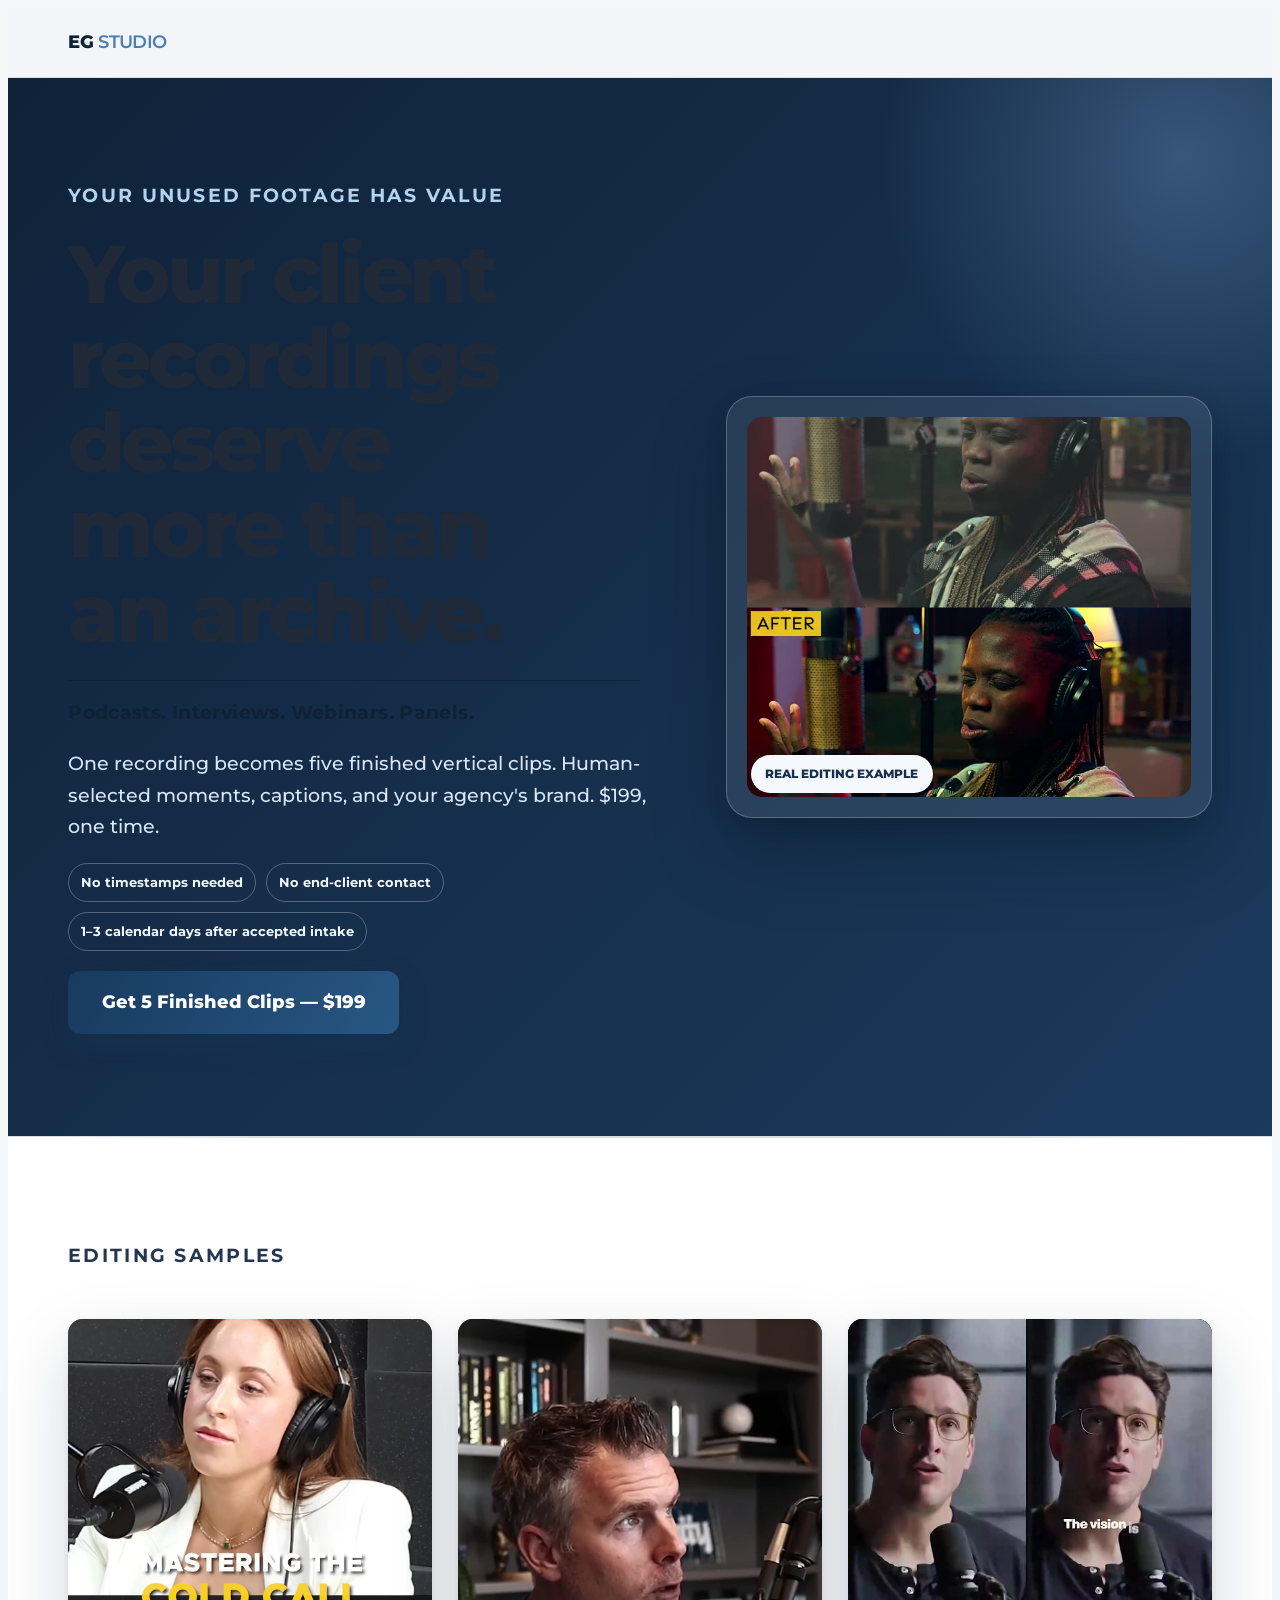
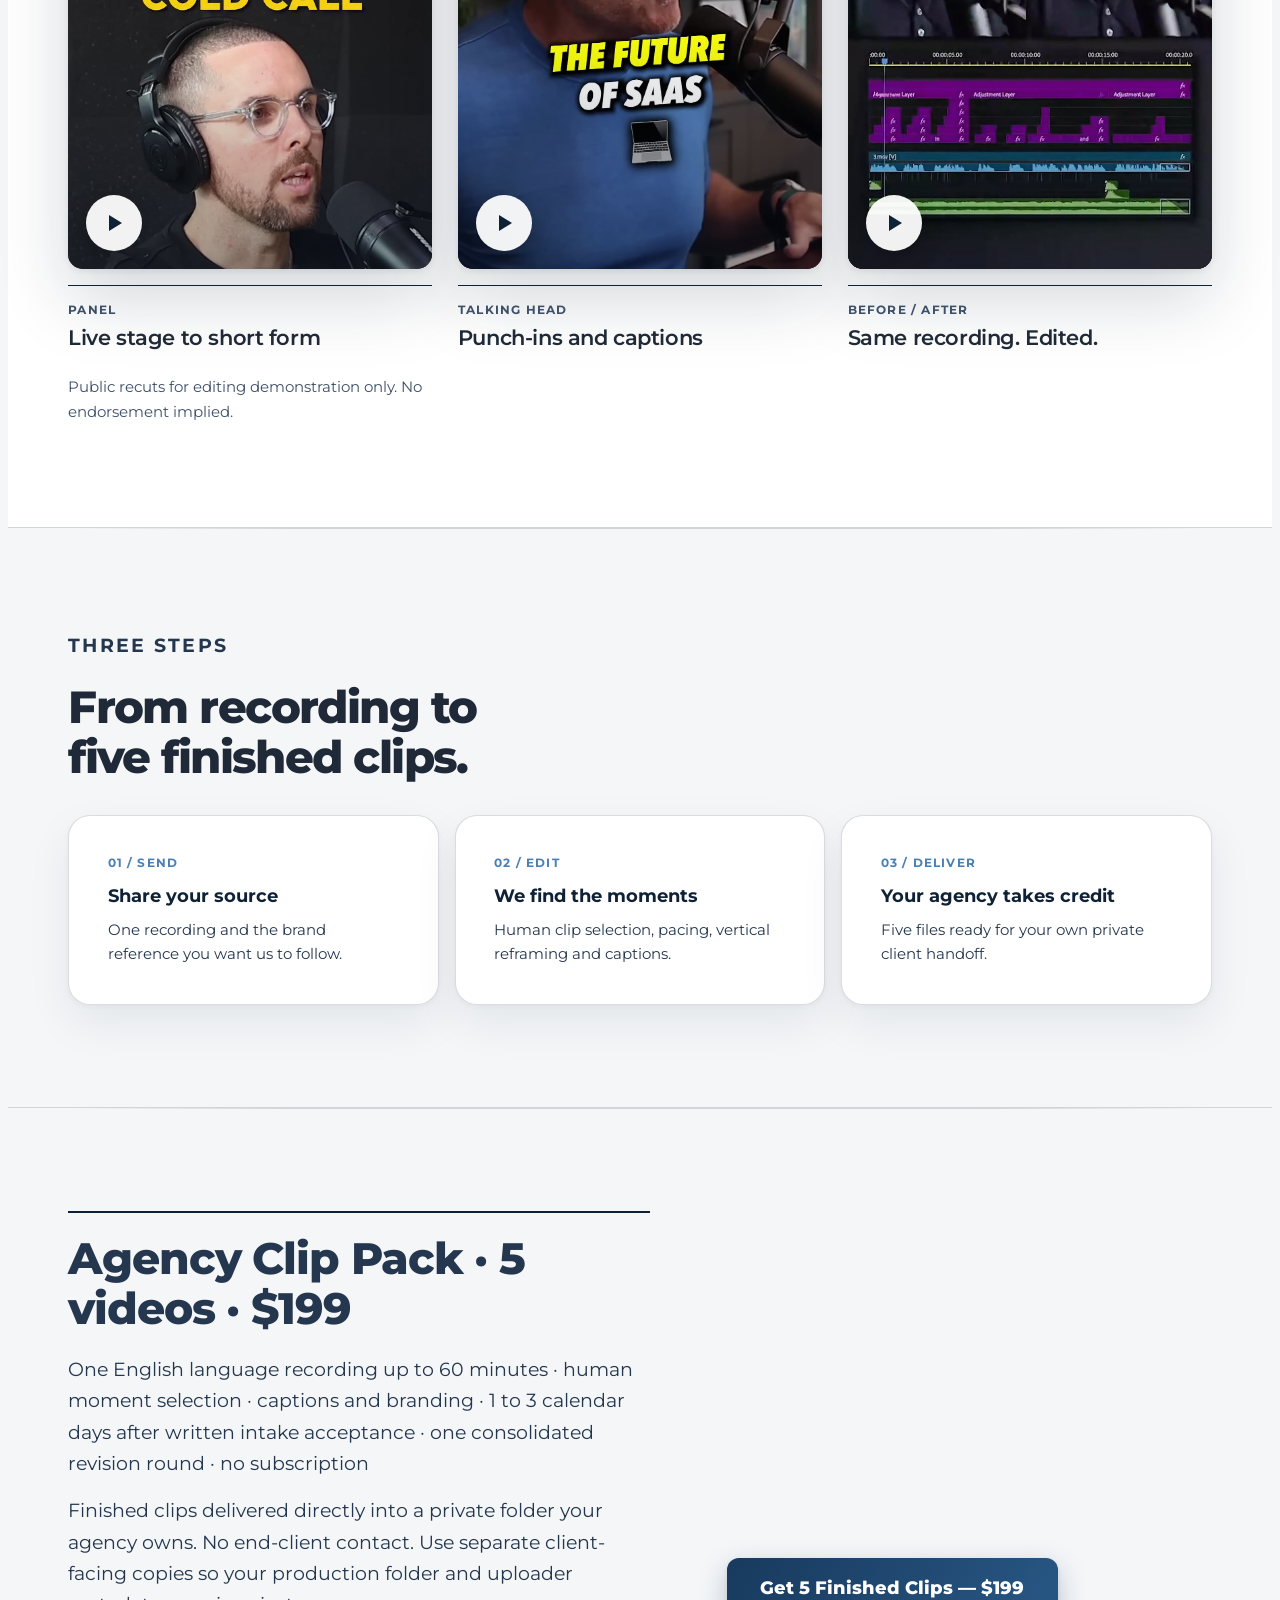
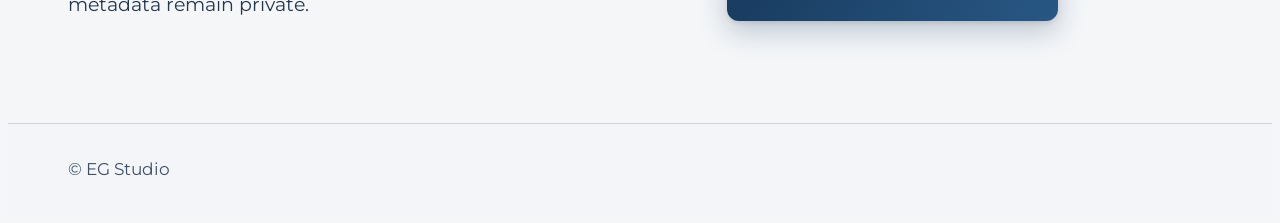
==== commit 45247e74: "Polish premium UX across EG Studio Refine spacing, cards, CTAs, FAQ, dark/light rhythm and iPhone-sa" ====
--- a/content-graveyard/index.html
+++ b/content-graveyard/index.html
@@ -12,7 +12,6 @@
 <link rel="icon" href="/favicon-48x48.png?v=20261020-brand2" sizes="48x48" type="image/png">
 <link rel="icon" href="/favicon-32x32.png?v=20261020-brand2" sizes="32x32" type="image/png">
 <link rel="apple-touch-icon" sizes="180x180" href="/apple-touch-icon.png?v=20261020-brand2">
-<meta name="theme-color" content="#080f1c">
 <meta property="og:type" content="website">
 <meta property="og:site_name" content="EG Studio">
 <meta property="og:title" content="The Content Graveyard | EG Studio">
@@ -29,7 +28,7 @@
 <meta name="twitter:description" content="For agencies with client recordings sitting unused. One recording becomes five captioned 9:16 clips, white label, $199.">
 <meta name="twitter:image" content="https://egstudio.tech/assets/brand/share-preview.png?v=20261020-brand2">
 <meta name="twitter:image:alt" content="EG Studio. Five clips for $199 one time.">
-<link rel="stylesheet" href="/assets/css/premium-pages.css?v=20261103-redesign"></head><body class="rd rd-sat premium-sat">
+<link rel="stylesheet" href="/assets/css/premium-pages.css?v=20261103-polish"></head><body class="rd rd-sat premium-sat">
 <a class="rd-skip" href="#main">Skip to content</a>
 <header class="rd-header"><div class="rd-container rd-nav"><a class="rd-brand" href="/">EG<span>STUDIO</span></a></div></header>
 <main id="main">
--- a/assets/css/premium-pages.css
+++ b/assets/css/premium-pages.css
@@ -90,3 +90,66 @@
   body.premium-legal a{color:#9CC3EC}
 }
 @media (max-width:599px){body.premium-form .premium-readiness-visual{grid-template-columns:1fr}body.premium-form .premium-readiness-visual img{height:180px}}
+
+/* Production polish: consistent widths, safe-area breathing room and tactile cards. */
+body.premium-sat,body.premium-form,body.premium-legal{
+  -webkit-text-size-adjust:100%;
+  text-rendering:optimizeLegibility;
+}
+body.premium-sat{--w-page:1200px;--pad-x:clamp(24px,4.7vw,68px)}
+body.premium-sat .rd-sat-section{padding-block:clamp(90px,8vw,138px);position:relative}
+body.premium-sat .rd-sat-section:not(.rd-cg-hero)::before{
+  content:"";position:absolute;top:0;left:max(var(--pad-x),calc((100vw - 1200px)/2));right:max(var(--pad-x),calc((100vw - 1200px)/2));
+  height:1px;background:linear-gradient(90deg,transparent,var(--c-line) 20%,var(--c-line) 80%,transparent);pointer-events:none
+}
+body.premium-sat .rd-card,
+body.premium-sat .premium-sat-timeline li{
+  border-radius:22px;padding:clamp(1.8rem,3vw,2.7rem);
+  box-shadow:0 2px 5px rgba(15,33,53,.035),0 18px 45px rgba(15,33,53,.07);
+  transition:transform .24s ease,box-shadow .24s ease,border-color .24s ease
+}
+body.premium-sat .premium-sat-hero-media{
+  border-radius:26px;padding:clamp(12px,2vw,20px);
+  box-shadow:0 6px 20px rgba(4,17,31,.16),0 35px 75px rgba(4,17,31,.3)
+}
+body.premium-sat .premium-sat-hero-grid{gap:clamp(2.5rem,5vw,5rem)}
+body.premium-sat .rd-btn{
+  background:linear-gradient(120deg,#183A5E,#285784);color:white;
+  box-shadow:0 5px 12px rgba(19,44,70,.12),0 14px 32px rgba(19,44,70,.22);
+  transition:transform .2s ease,box-shadow .2s ease,background-color .2s ease
+}
+body.premium-sat .rd-btn:hover{background:linear-gradient(120deg,#214C77,#326798)}
+body.premium-sat .premium-sat-offer{border-radius:26px;box-shadow:0 3px 12px rgba(15,33,53,.07),0 26px 60px rgba(15,33,53,.12)}
+body.premium-form form,body.premium-form .premium-readiness-visual{border-radius:22px;box-shadow:0 3px 12px rgba(15,33,53,.04),0 24px 60px rgba(15,33,53,.085)}
+body.premium-form input,body.premium-form select,body.premium-form textarea{
+  font-size:16px!important;line-height:1.4;min-height:50px
+}
+body.premium-form form button[type="submit"],body.premium-form .btn{min-height:54px}
+body.premium-legal article.card{border-radius:24px;box-shadow:0 3px 12px rgba(15,33,53,.04),0 22px 60px rgba(15,33,53,.075)}
+@media (hover:hover) and (pointer:fine){
+  body.premium-sat .rd-card:hover,
+  body.premium-sat .premium-sat-timeline li:hover{
+    transform:translateY(-4px);border-color:color-mix(in srgb,var(--c-accent) 26%,var(--c-line));
+    box-shadow:0 8px 20px rgba(15,33,53,.07),0 26px 58px rgba(15,33,53,.11)
+  }
+  body.premium-sat .rd-btn:hover{transform:translateY(-2px);box-shadow:0 12px 32px rgba(19,44,70,.27)}
+}
+@media (max-width:599px){
+  body.premium-sat{--pad-x:clamp(24px,6vw,32px)}
+  body.premium-sat .rd-sat-section{padding-block:clamp(90px,17vw,112px)}
+  body.premium-sat .rd-cg-hero h1{font-size:clamp(2.65rem,10.5vw,3.4rem)}
+  body.premium-sat .premium-sat-hero-grid{gap:2.8rem}
+  body.premium-sat .rd-card,body.premium-sat .premium-sat-timeline li{padding:1.85rem}
+  body.premium-sat .premium-sat-offer{padding:1.9rem}
+  body.premium-sat .premium-sat-proof-quote{padding:1.4rem}
+  body.premium-form main{padding-top:3rem;padding-bottom:4.5rem}
+  body.premium-form main>.wrap,body.premium-legal main.wrap{padding-inline:max(22px,env(safe-area-inset-left,0px))}
+  body.premium-form .premium-intake-progress{gap:.85rem}
+  body.premium-form .premium-intake-progress li{padding:1rem;line-height:1.45}
+  body.premium-form form{padding:1.65rem}
+  body.premium-legal article.card{padding:1.8rem}
+  body.premium-sat footer,body.premium-form footer,body.premium-legal footer{padding-bottom:max(2rem,env(safe-area-inset-bottom,0px))}
+}
+@media (prefers-reduced-motion:reduce){
+  body.premium-sat .rd-card,body.premium-sat .premium-sat-timeline li,body.premium-sat .rd-btn{transition:none;transform:none!important}
+}
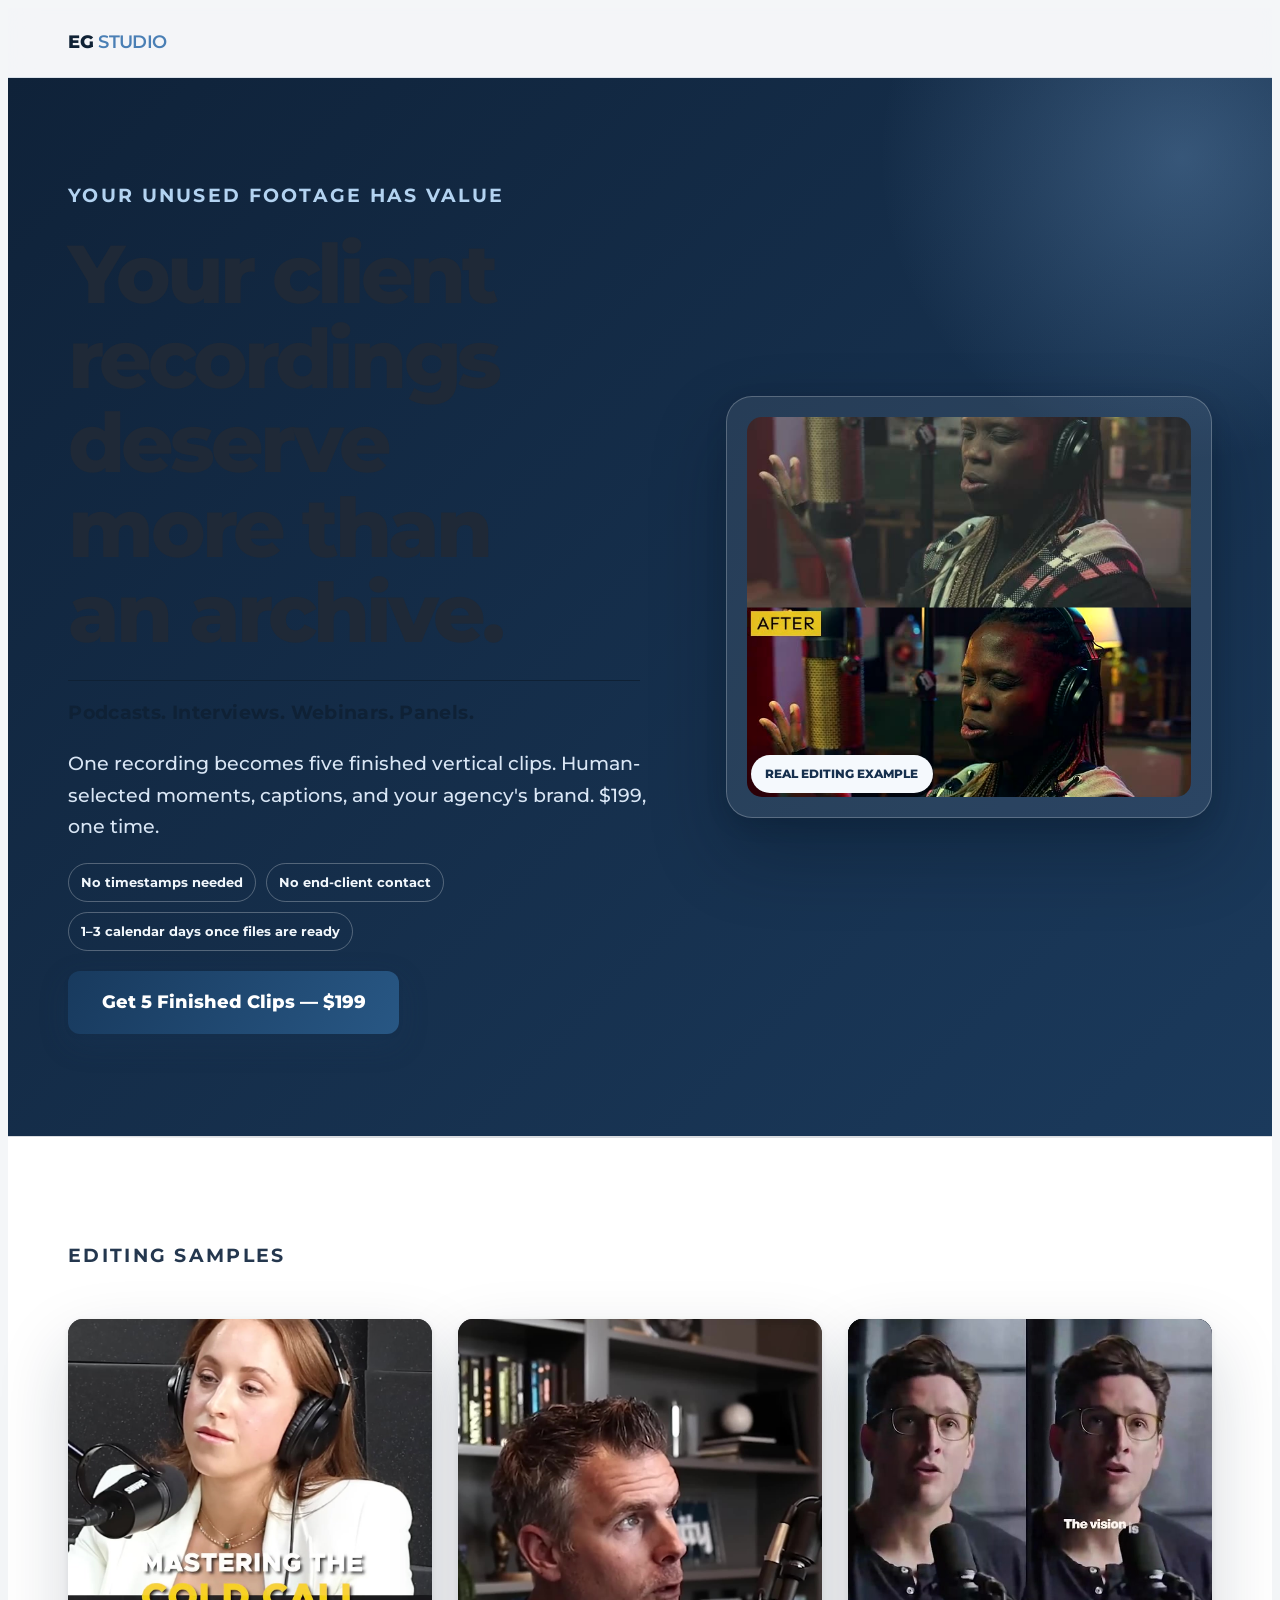
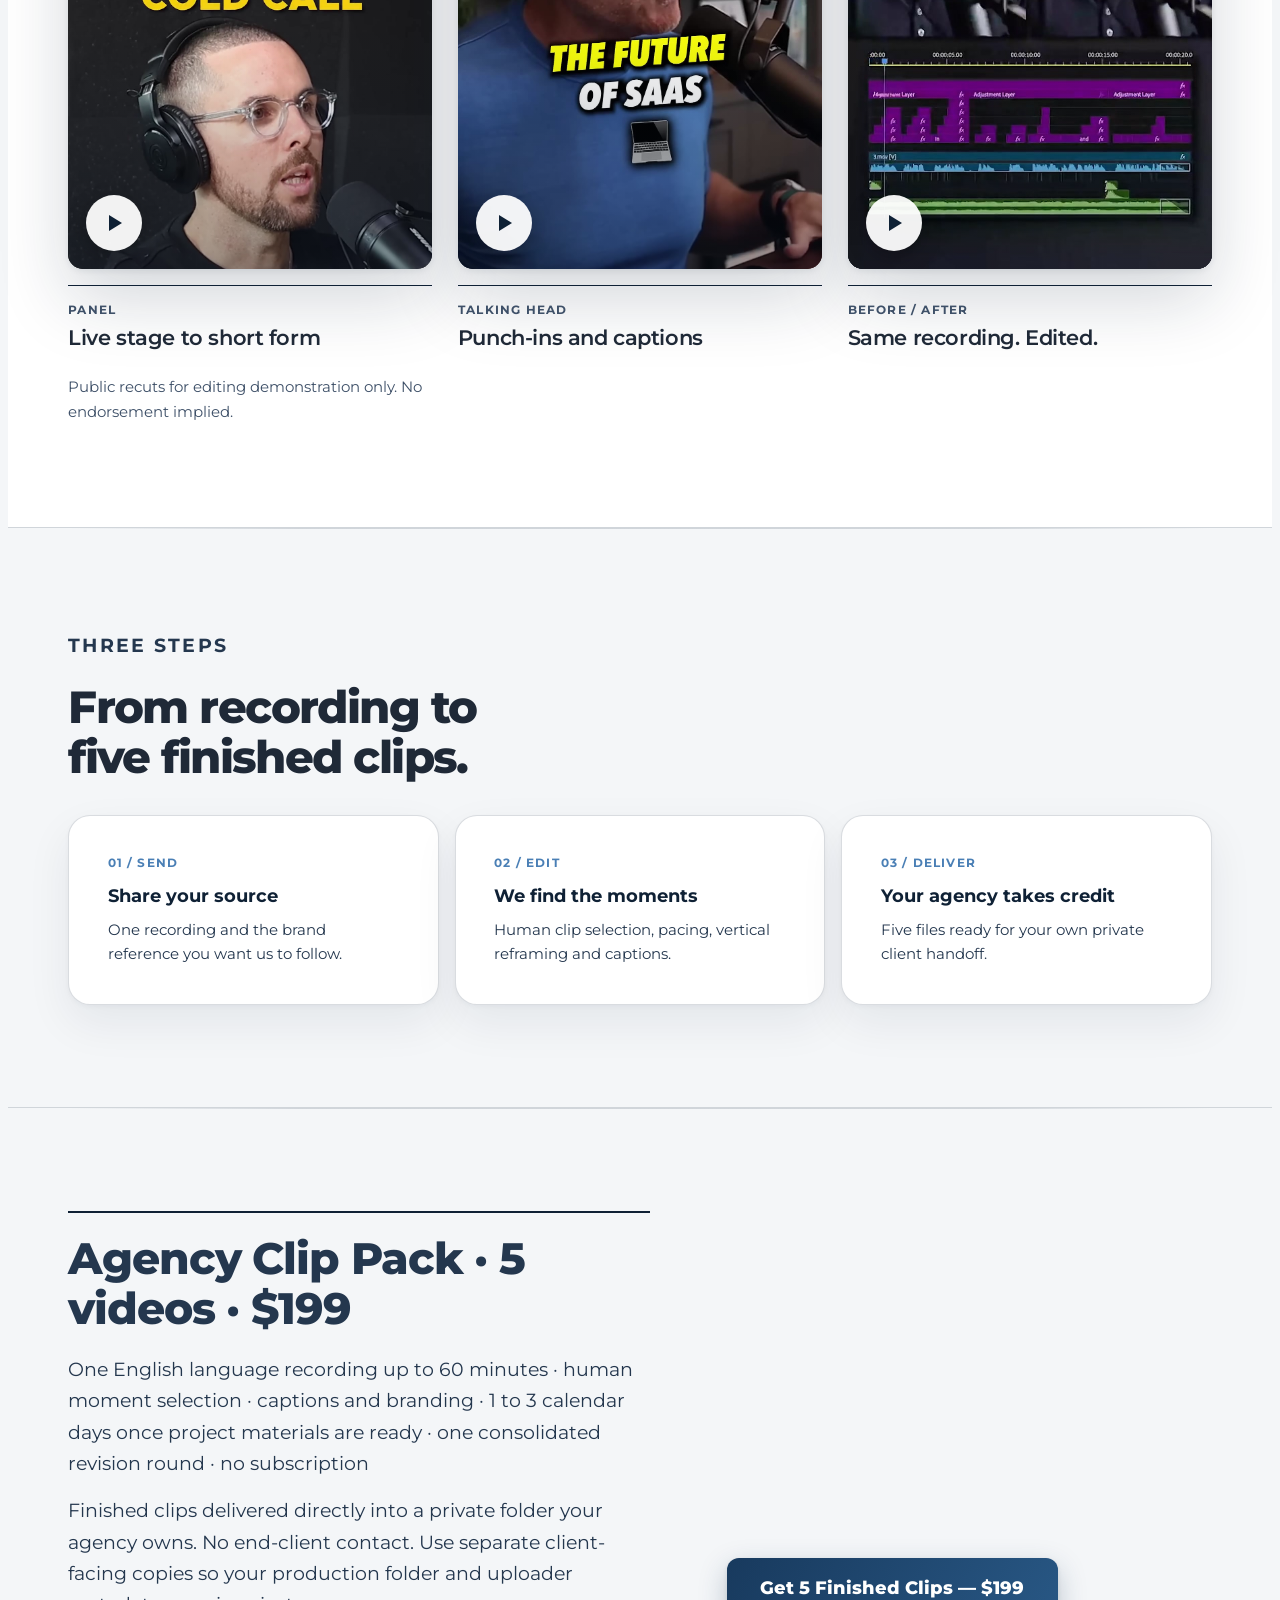
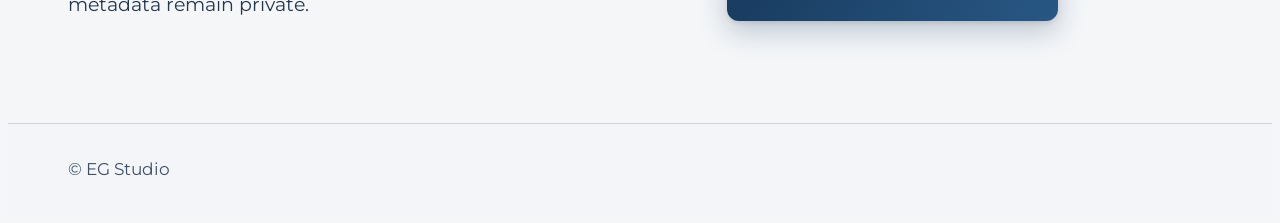
==== commit a7a6398b: "Tighten iPhone spacing and clarify delivery copy site-wide" ====
--- a/content-graveyard/index.html
+++ b/content-graveyard/index.html
@@ -37,7 +37,7 @@
 <h1 id="campaign-title">Your client recordings deserve more than an archive.</h1>
 <p class="rd-cg-formats">Podcasts. Interviews. Webinars. Panels.</p>
 <p class="rd-lead">One recording becomes five finished vertical clips. Human-selected moments, captions, and your agency's brand. $199, one time.</p>
-<ul class="premium-sat-trust"><li>No timestamps needed</li><li>No end-client contact</li><li>1–3 calendar days after accepted intake</li></ul>
+<ul class="premium-sat-trust"><li>No timestamps needed</li><li>No end-client contact</li><li>1–3 calendar days once files are ready</li></ul>
 <div class="rd-actions"><a class="cta rd-btn" data-sku="episode" data-placement="content_graveyard_hero" href="https://buy.stripe.com/00wdR27qNc6IfXJ7419EI0f">Get 5 Finished Clips — $199</a></div>
 </div><div class="premium-sat-hero-media"><img src="/assets/samples/sample-beforeafter.jpg?v=1" alt="Before and after comparison of an edited recording" width="720" height="800"><span>REAL EDITING EXAMPLE</span></div></div></section>
 <section class="rd-sat-section rd-alt" aria-label="Editing samples"><div class="rd-container"><p class="rd-eyebrow">Editing samples</p><div class="rd-proofgrid" data-rd-carousel tabindex="0">
@@ -69,7 +69,7 @@
 <section class="rd-sat-section premium-sat-compact"><div class="rd-container"><p class="rd-eyebrow">Three steps</p><h2>From recording to five finished clips.</h2><ol class="premium-sat-timeline"><li><b>01 / SEND</b><strong>Share your source</strong><span>One recording and the brand reference you want us to follow.</span></li><li><b>02 / EDIT</b><strong>We find the moments</strong><span>Human clip selection, pacing, vertical reframing and captions.</span></li><li><b>03 / DELIVER</b><strong>Your agency takes credit</strong><span>Five files ready for your own private client handoff.</span></li></ol></div></section>
 <section class="rd-sat-section"><div class="rd-container"><div class="rd-cg-offer"><div>
 <p class="rd-price">Agency Clip Pack · 5 videos · $199</p>
-<p class="offer-summary">One English language recording up to 60 minutes · human moment selection · captions and branding · 1 to 3 calendar days after written intake acceptance · one consolidated revision round · no subscription</p><p class="offer-summary">Finished clips delivered directly into a private folder your agency owns. No end-client contact. Use separate client-facing copies so your production folder and uploader metadata remain private.</p>
+<p class="offer-summary">One English language recording up to 60 minutes · human moment selection · captions and branding · 1 to 3 calendar days once project materials are ready · one consolidated revision round · no subscription</p><p class="offer-summary">Finished clips delivered directly into a private folder your agency owns. No end-client contact. Use separate client-facing copies so your production folder and uploader metadata remain private.</p>
 </div><div class="rd-actions">
 <a class="cta rd-btn" data-sku="episode" data-placement="content_graveyard" href="https://buy.stripe.com/00wdR27qNc6IfXJ7419EI0f">Get 5 Finished Clips — $199</a>
 </div></div></div></section></main>
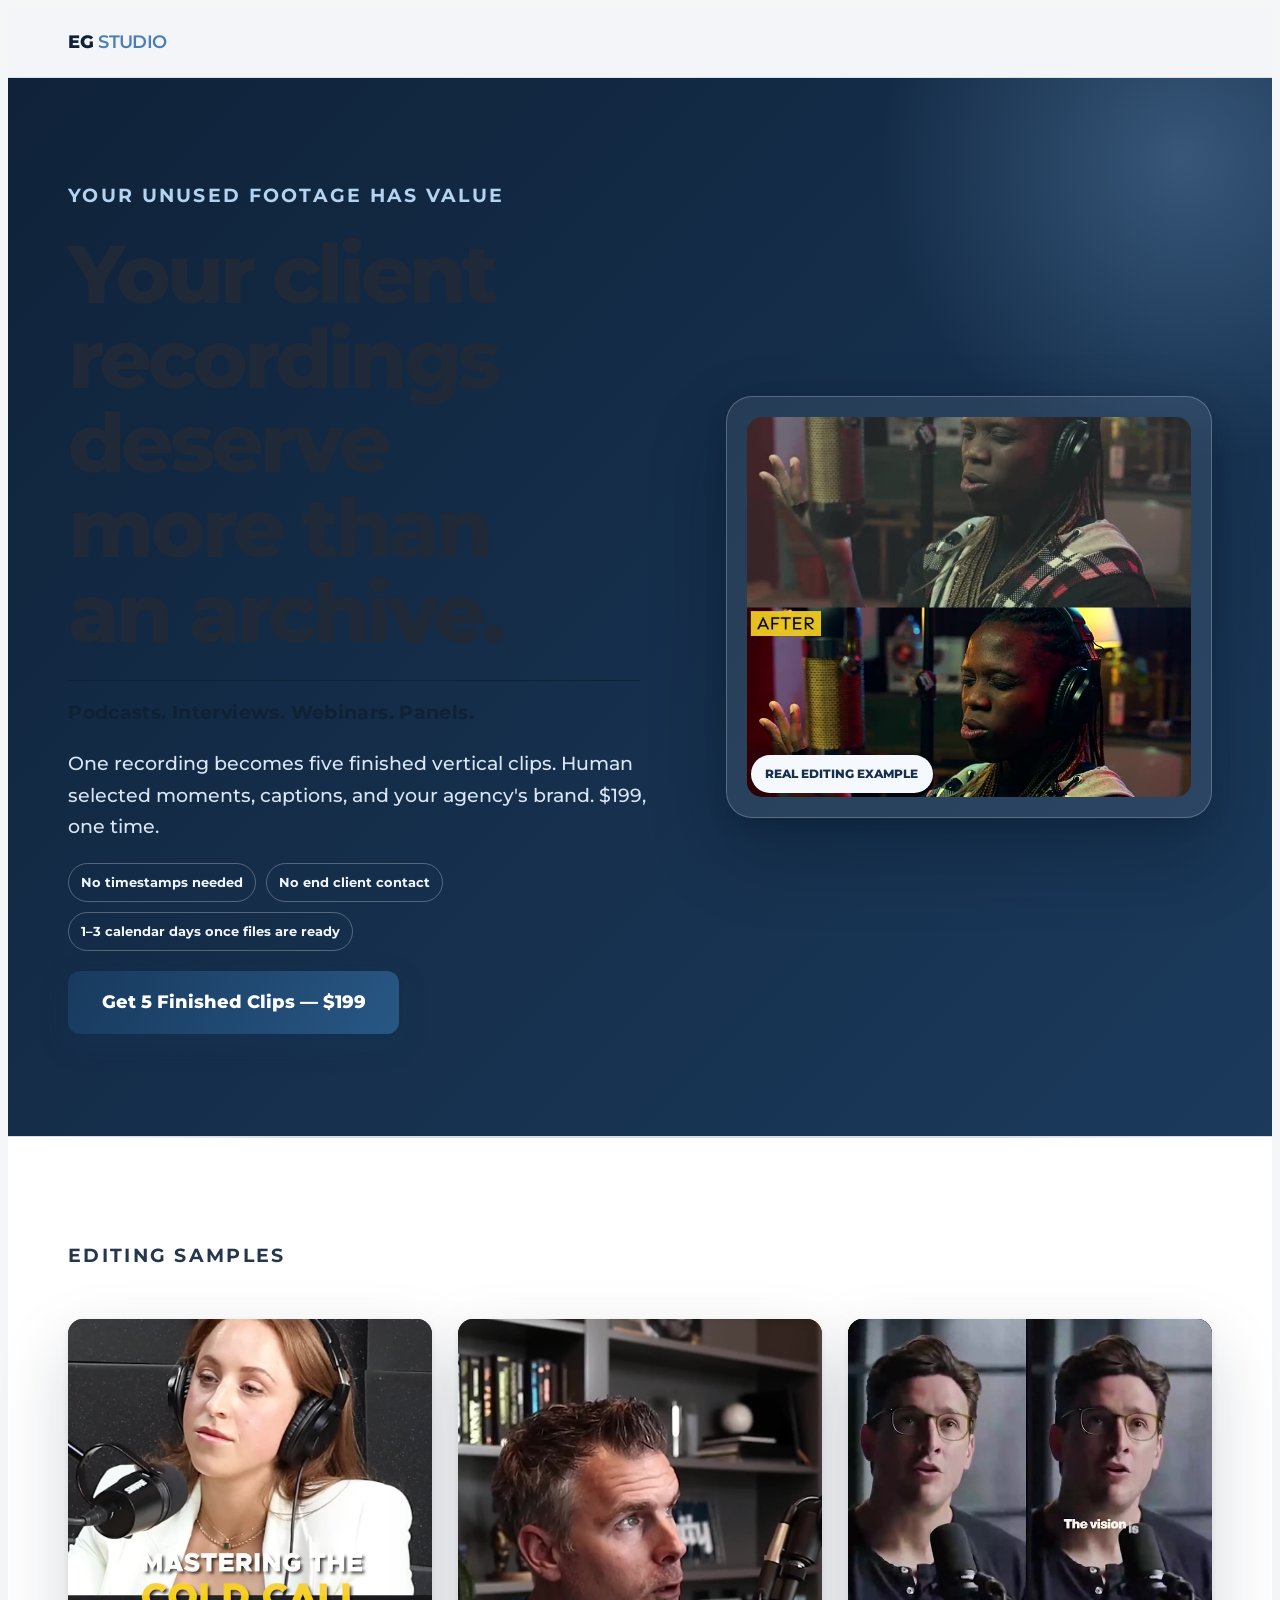
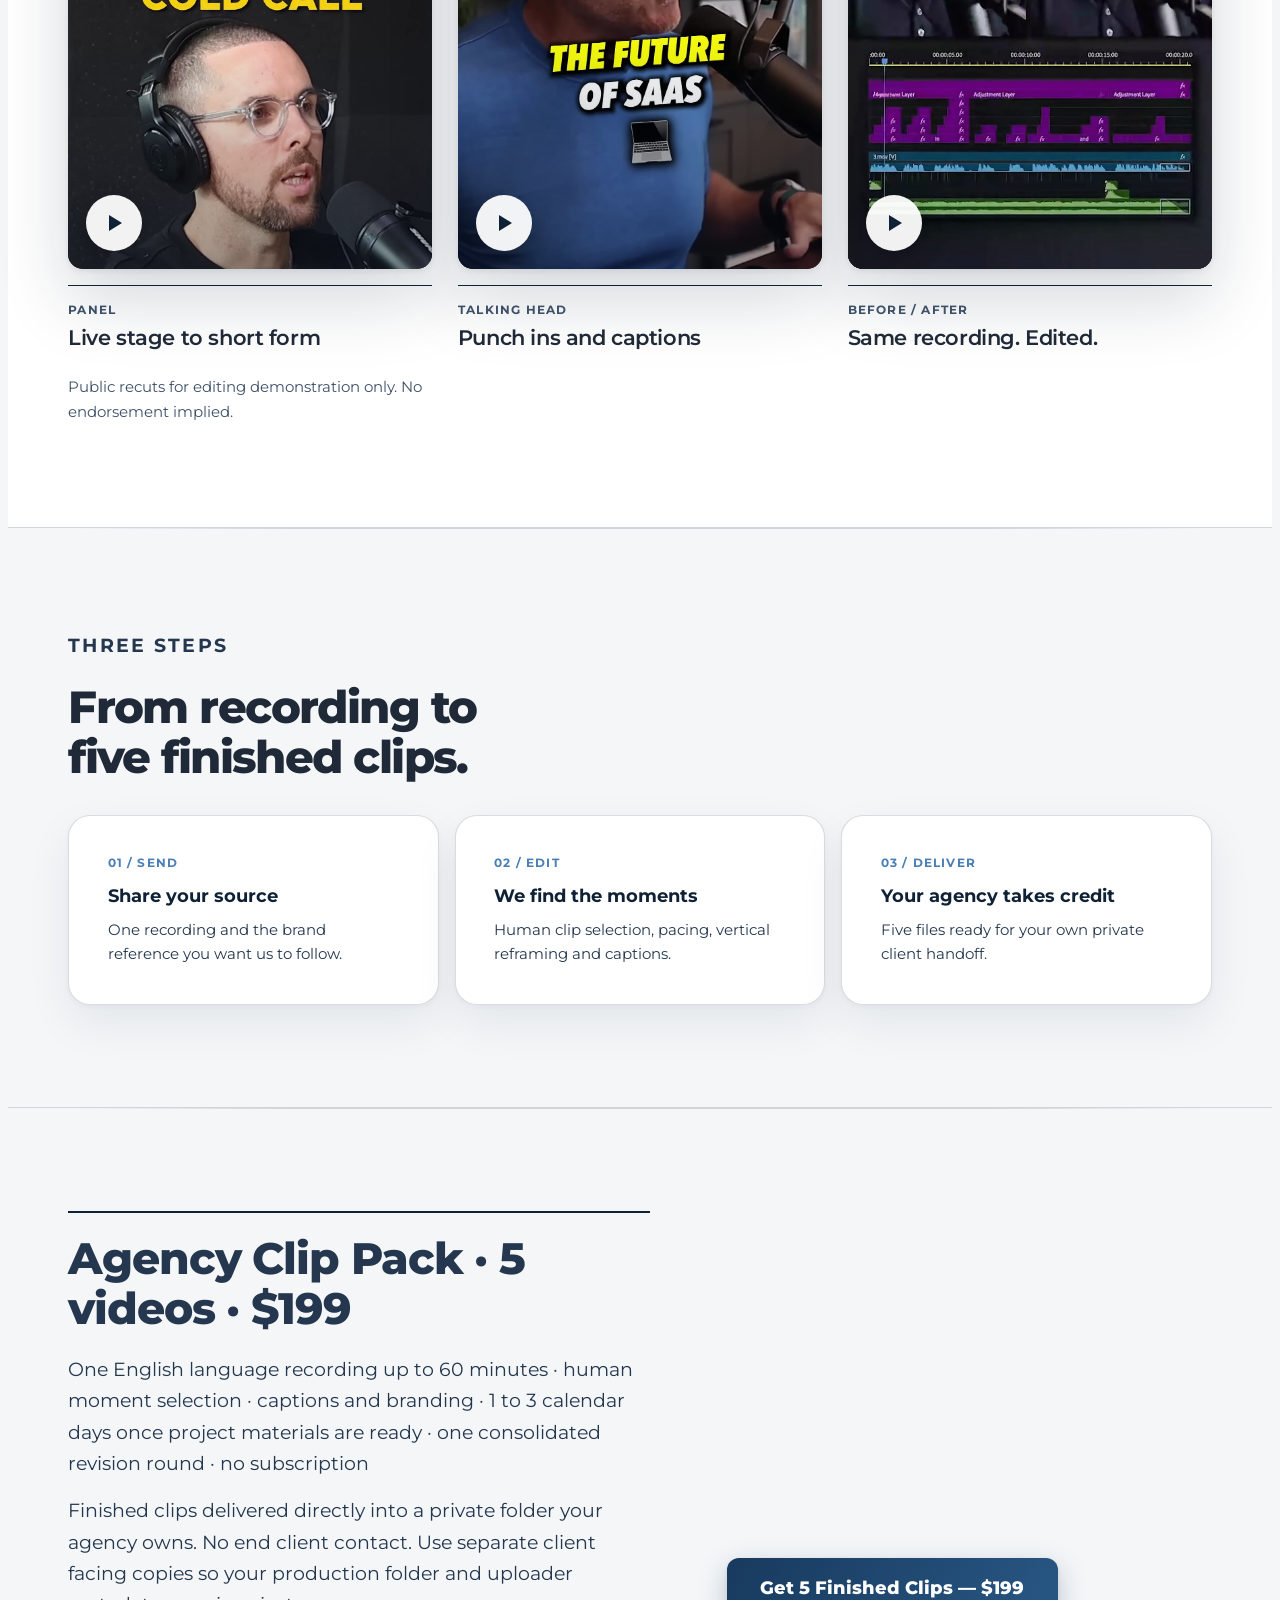
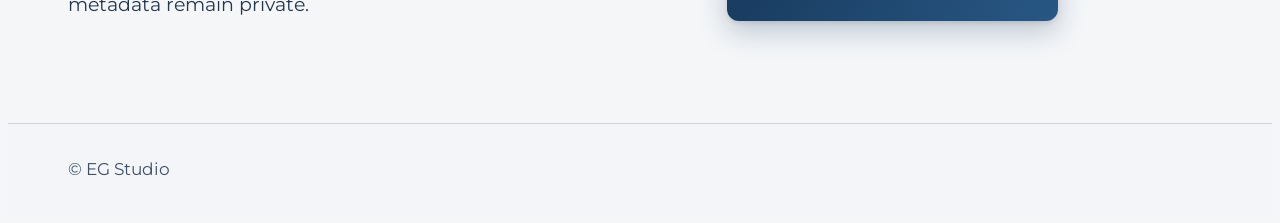
==== commit 7d845fd2: "Remove hyphens from customer-facing website copy" ====
--- a/content-graveyard/index.html
+++ b/content-graveyard/index.html
@@ -36,8 +36,8 @@
 <p class="rd-eyebrow">Your unused footage has value</p>
 <h1 id="campaign-title">Your client recordings deserve more than an archive.</h1>
 <p class="rd-cg-formats">Podcasts. Interviews. Webinars. Panels.</p>
-<p class="rd-lead">One recording becomes five finished vertical clips. Human-selected moments, captions, and your agency's brand. $199, one time.</p>
-<ul class="premium-sat-trust"><li>No timestamps needed</li><li>No end-client contact</li><li>1–3 calendar days once files are ready</li></ul>
+<p class="rd-lead">One recording becomes five finished vertical clips. Human selected moments, captions, and your agency's brand. $199, one time.</p>
+<ul class="premium-sat-trust"><li>No timestamps needed</li><li>No end client contact</li><li>1–3 calendar days once files are ready</li></ul>
 <div class="rd-actions"><a class="cta rd-btn" data-sku="episode" data-placement="content_graveyard_hero" href="https://buy.stripe.com/00wdR27qNc6IfXJ7419EI0f">Get 5 Finished Clips — $199</a></div>
 </div><div class="premium-sat-hero-media"><img src="/assets/samples/sample-beforeafter.jpg?v=1" alt="Before and after comparison of an edited recording" width="720" height="800"><span>REAL EDITING EXAMPLE</span></div></div></section>
 <section class="rd-sat-section rd-alt" aria-label="Editing samples"><div class="rd-container"><p class="rd-eyebrow">Editing samples</p><div class="rd-proofgrid" data-rd-carousel tabindex="0">
@@ -49,11 +49,11 @@
           <div class="rd-sample-info"><p class="rd-meta">Panel</p><h3>Live stage to short form</h3></div>
         </article>
         <article class="rd-sample" aria-label="Sample 2 of 3: Talking head">
-          <video class="rd-player" playsinline preload="none" poster="/assets/samples/sample-saas-founder.jpg?v=8" aria-label="Talking head sample: Punch-ins and captions">
+          <video class="rd-player" playsinline preload="none" poster="/assets/samples/sample-saas-founder.jpg?v=8" aria-label="Talking head sample: Punch ins and captions">
             <source src="/assets/samples/sample-saas-founder.mp4?v=8" type="video/mp4">
           </video>
           <button type="button" class="rd-play" aria-label="Play talking head sample"><img src="/assets/samples/sample-saas-founder.jpg?v=8" alt="" loading="lazy"><span aria-hidden="true"></span></button>
-          <div class="rd-sample-info"><p class="rd-meta">Talking head</p><h3>Punch-ins and captions</h3></div>
+          <div class="rd-sample-info"><p class="rd-meta">Talking head</p><h3>Punch ins and captions</h3></div>
         </article>
         <article class="rd-sample" aria-label="Sample 3 of 3: Before / After">
           <video class="rd-player" playsinline preload="none" poster="/assets/samples/sample-process.jpg?v=8" aria-label="Before / After sample: Same recording. Edited.">
@@ -69,7 +69,7 @@
 <section class="rd-sat-section premium-sat-compact"><div class="rd-container"><p class="rd-eyebrow">Three steps</p><h2>From recording to five finished clips.</h2><ol class="premium-sat-timeline"><li><b>01 / SEND</b><strong>Share your source</strong><span>One recording and the brand reference you want us to follow.</span></li><li><b>02 / EDIT</b><strong>We find the moments</strong><span>Human clip selection, pacing, vertical reframing and captions.</span></li><li><b>03 / DELIVER</b><strong>Your agency takes credit</strong><span>Five files ready for your own private client handoff.</span></li></ol></div></section>
 <section class="rd-sat-section"><div class="rd-container"><div class="rd-cg-offer"><div>
 <p class="rd-price">Agency Clip Pack · 5 videos · $199</p>
-<p class="offer-summary">One English language recording up to 60 minutes · human moment selection · captions and branding · 1 to 3 calendar days once project materials are ready · one consolidated revision round · no subscription</p><p class="offer-summary">Finished clips delivered directly into a private folder your agency owns. No end-client contact. Use separate client-facing copies so your production folder and uploader metadata remain private.</p>
+<p class="offer-summary">One English language recording up to 60 minutes · human moment selection · captions and branding · 1 to 3 calendar days once project materials are ready · one consolidated revision round · no subscription</p><p class="offer-summary">Finished clips delivered directly into a private folder your agency owns. No end client contact. Use separate client facing copies so your production folder and uploader metadata remain private.</p>
 </div><div class="rd-actions">
 <a class="cta rd-btn" data-sku="episode" data-placement="content_graveyard" href="https://buy.stripe.com/00wdR27qNc6IfXJ7419EI0f">Get 5 Finished Clips — $199</a>
 </div></div></div></section></main>
--- a/assets/css/redesign.css
+++ b/assets/css/redesign.css
@@ -740,12 +740,15 @@
 /* 9. Footer */
 body.rd-home .rd-footer{padding:clamp(3rem,5vw,4.5rem) 0 2.5rem}
 body.rd-home .rd-footer-inner{display:grid;gap:2rem;align-items:start}
-body.rd-home .rd-footer-brand{font-size:1.125rem}
-body.rd-home .rd-footer-co p{margin-top:.75rem;line-height:1.6;color:var(--c-muted)}
+body.rd-home .rd-footer-co{display:flex;flex-direction:column;align-items:flex-start;min-width:0}
+body.rd-home .rd-footer-co p{line-height:1.6;color:var(--c-muted)}
+body.rd-home .rd-footer-co .rd-footer-description{margin-top:1.25rem;max-width:40ch}
+body.rd-home .rd-footer-co .rd-footer-location{margin-top:.75rem}
+body.rd-home .rd-footer .rd-footer-email{display:inline-flex;align-items:center;min-height:44px;max-width:100%;margin-top:.5rem;padding:0;overflow-wrap:anywhere;text-decoration:underline;text-underline-offset:3px}
 body.rd-home .rd-footer .site-footer-links{display:flex;flex-wrap:wrap;gap:.25rem 1.25rem}
-body.rd-home .rd-footer .site-footer-links a{padding:.5rem 0}
+body.rd-home .rd-footer .site-footer-links a{display:inline-flex;align-items:center;min-height:44px;padding:.5rem 0}
 body.rd-home .rd-footer-copy{grid-column:1/-1;border-top:1px solid var(--c-line);padding-top:1.5rem;font-size:.875rem;color:var(--c-muted)}
-@media (min-width:768px){body.rd-home .rd-footer-inner{grid-template-columns:1fr auto}body.rd-home .rd-footer .site-footer-links{justify-content:flex-end}}
+@media (min-width:768px){body.rd-home .rd-footer-inner{grid-template-columns:minmax(0,1fr) auto}body.rd-home .rd-footer .site-footer-links{justify-content:flex-end}}
 /* Secondary row: four equal pieces, no featured span (the lead lives above) */
 body.rd-home #rdSamples .rd-sample:nth-child(n){grid-column:auto!important;grid-row:auto!important;max-width:none;display:block;margin-top:0!important;padding:0}
 body.rd-home #rdSamples .rd-sample:nth-child(n) .rd-player,body.rd-home #rdSamples .rd-sample:nth-child(n) .rd-play,body.rd-home #rdSamples .rd-sample:nth-child(n) .rd-play img{aspect-ratio:9/13.6;height:auto}
@@ -759,4 +762,3 @@
 body.rd-home .rd-feature .rd-player{background:#0E1A2B}
 body.rd-home .rd-proof-wall .rd-feature{max-width:none!important;width:100%}
 body.rd-home .rd-trust-band{padding-block:clamp(88px,5rem + 4vw,152px)}
-body.rd-home .rd-footer a.rd-footer-brand{padding:0}
--- a/assets/css/premium-pages.css
+++ b/assets/css/premium-pages.css
@@ -2,7 +2,13 @@
 :root{--eg-navy:#1B3A5C;--eg-blue:#4A7FB5;--eg-soft:#E6ECF3;--eg-font:Montserrat,system-ui,-apple-system,"Segoe UI",sans-serif}
 body.premium-sat,body.premium-form,body.premium-legal{font-family:var(--eg-font);-webkit-font-smoothing:antialiased}
 body.premium-sat .rd-header,body.premium-form header,body.premium-legal .nav{min-height:70px;backdrop-filter:blur(14px);border-bottom:1px solid rgba(99,133,170,.18)}
-body.premium-sat .rd-brand,body.premium-form .logo,body.premium-form .brand,body.premium-legal .logo{font-family:var(--eg-font);font-weight:800;letter-spacing:-.035em;font-size:1.15rem}
+body.premium-sat .rd-brand,body.premium-form .logo,body.premium-form .brand,body.premium-legal .logo,body.rd-home .logo{font-family:var(--eg-font);font-weight:800;letter-spacing:-.035em;font-size:1.15rem}
+body.rd-home a.logo{display:block;line-height:1.7;color:#1B2B3E;text-decoration:none;white-space:nowrap}
+body.rd-home a.logo span{color:#6B7280}
+body.rd-home .rd-footer a.footer-brand{display:block;padding:0;font-family:Montserrat,-apple-system,BlinkMacSystemFont,"Segoe UI",sans-serif;font-size:12px;line-height:1.7;font-weight:900;letter-spacing:2px;color:#255F9A;white-space:nowrap;text-decoration:none}
+body.rd-home .rd-footer a.footer-brand span{color:#6B7280}
+@media (prefers-color-scheme:dark){body.rd-home a.logo,body.rd-home .rd-footer a.footer-brand{color:#6EA8E5!important}body.rd-home a.logo span,body.rd-home .rd-footer a.footer-brand span{color:#9CA3AF}}
+@media (max-width:599px){body.rd-home .rd-header .rd-nav,body.rd-home .rd-footer .rd-footer-inner{--pad-x:4vw}}
 body.premium-sat .rd-sat-section{padding-block:clamp(74px,7vw,118px)}
 body.premium-sat .rd-cg-hero{position:relative;isolation:isolate;overflow:hidden;background:linear-gradient(135deg,#0F2239,#1B3A5C)}
 body.premium-sat .rd-cg-hero::after{content:"";position:absolute;z-index:-1;pointer-events:none;width:620px;height:620px;right:-220px;top:-230px;border-radius:50%;background:radial-gradient(circle,rgba(142,189,237,.28),transparent 69%)}
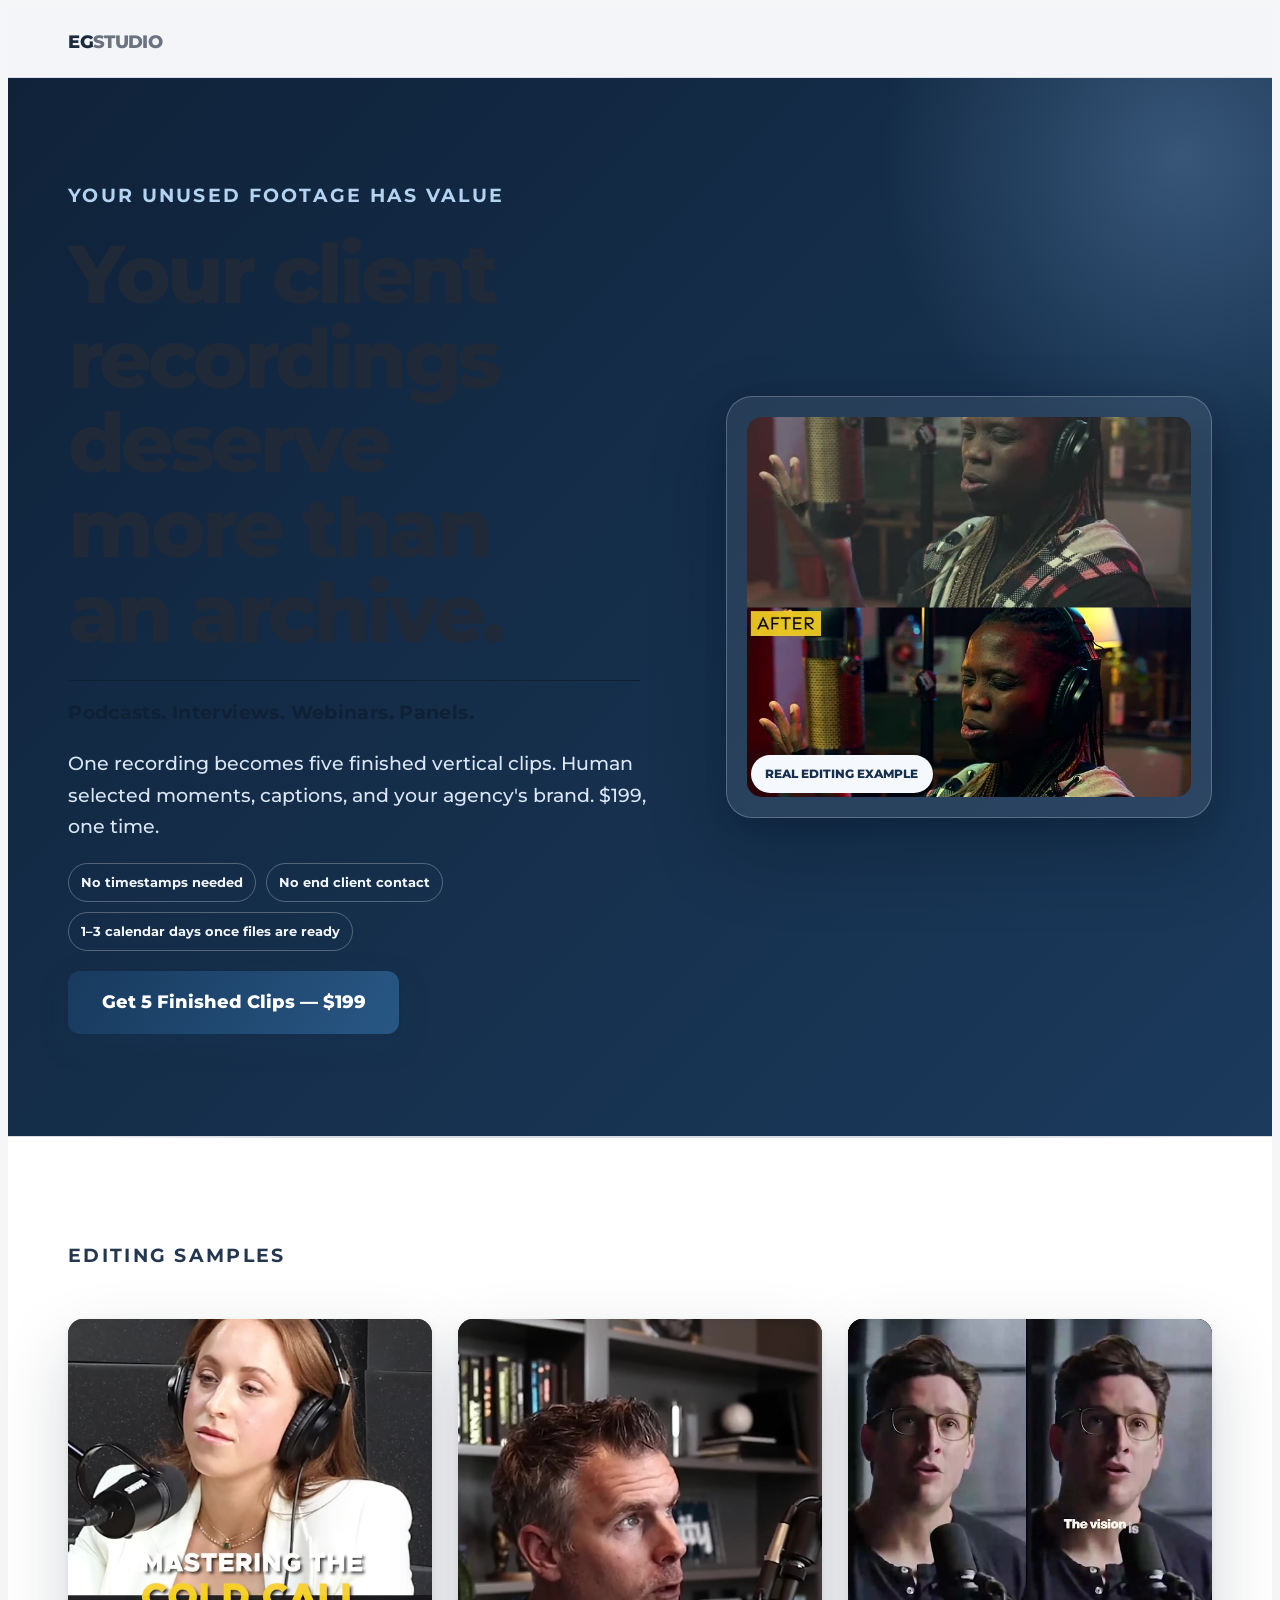
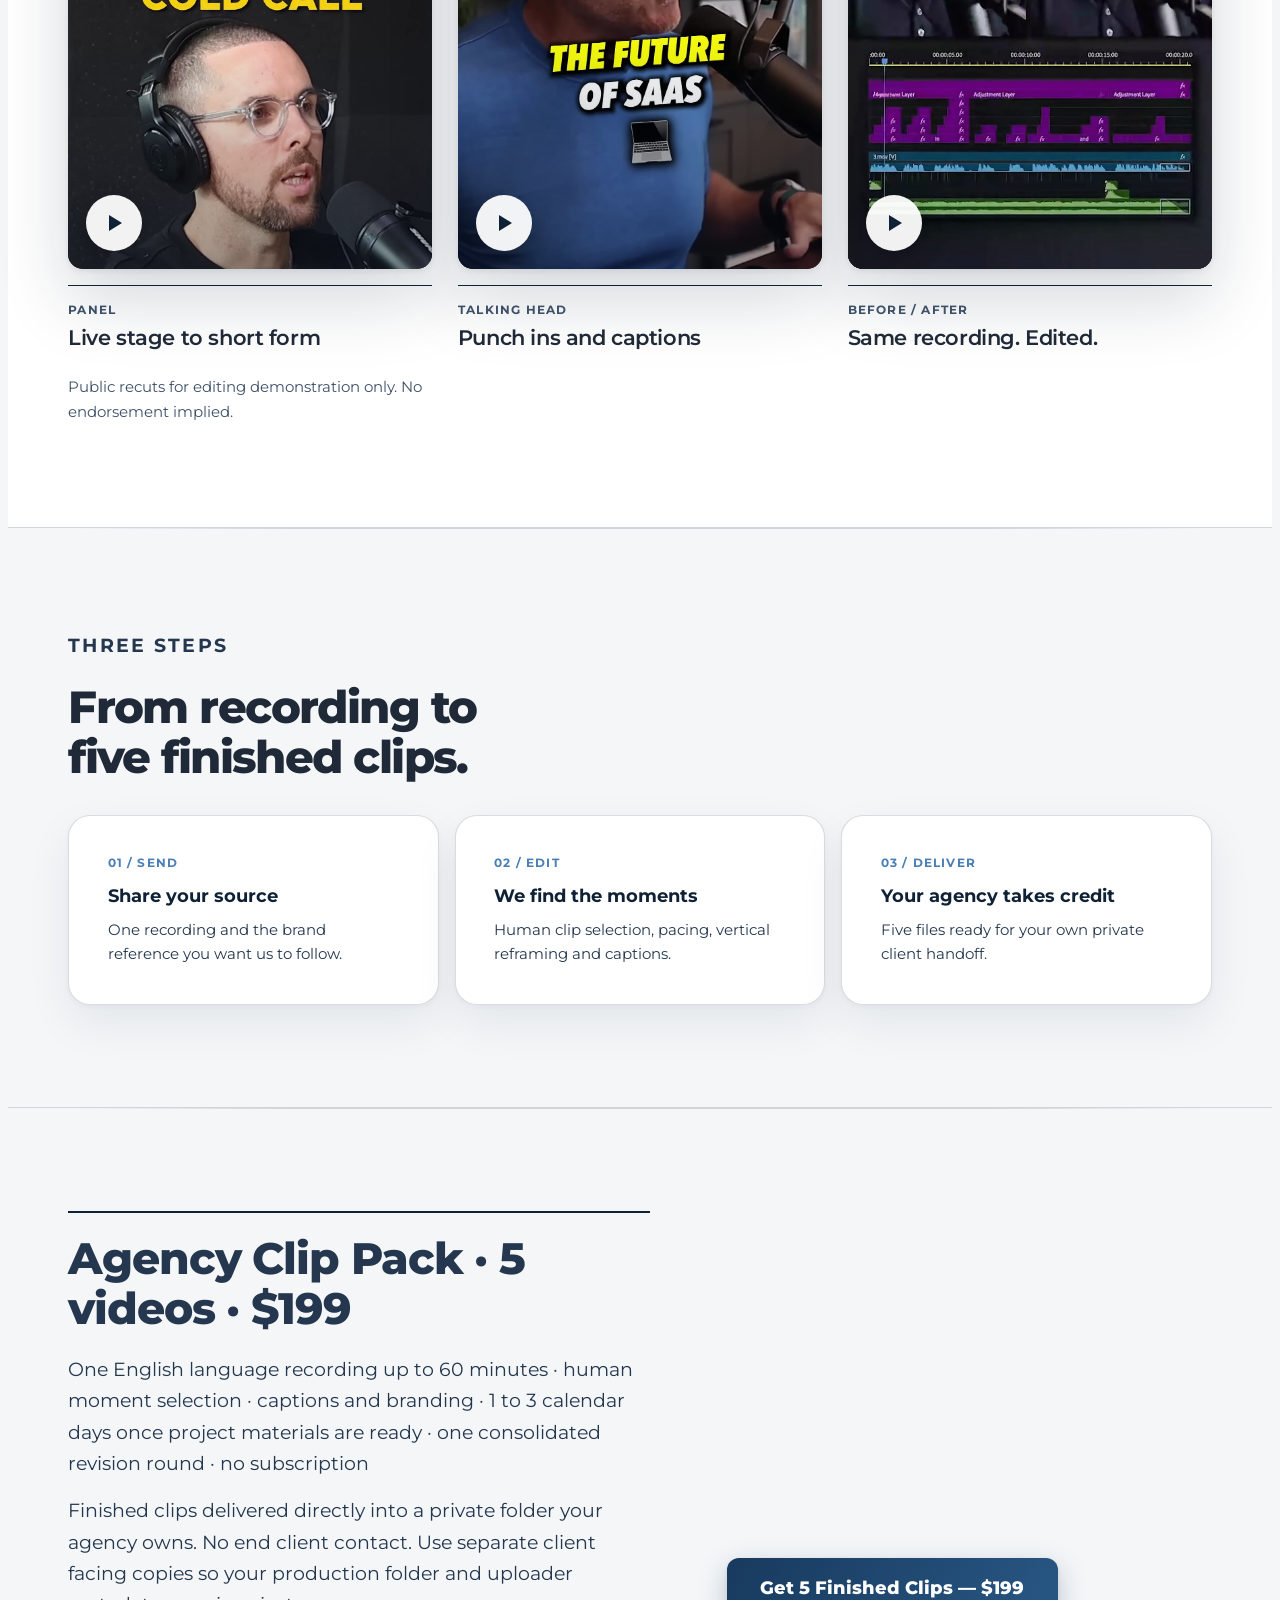
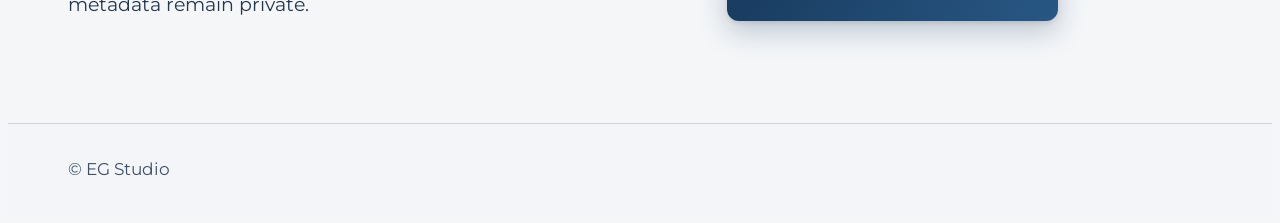
==== commit c2d7c504: "Consolidate EG Studio wordmark and app icon family" ====
--- a/content-graveyard/index.html
+++ b/content-graveyard/index.html
@@ -1,4 +1,4 @@
-<!doctype html><html lang="en"><head><meta charset="utf-8"><meta name="viewport" content="width=device-width, initial-scale=1"><title>The Content Graveyard | EG Studio</title><meta name="description" content="For agencies with client recordings sitting unused. One recording becomes five captioned 9:16 clips, white label, $199."><link rel="canonical" href="https://egstudio.tech/content-graveyard/"><link rel="preconnect" href="https://fonts.googleapis.com"><link rel="preconnect" href="https://fonts.gstatic.com" crossorigin><link href="https://fonts.googleapis.com/css2?family=Montserrat:wght@400;500;600;700;800&display=swap" rel="stylesheet"><link rel="stylesheet" href="/assets/css/redesign.css?v=20261031-phase1"><meta name="theme-color" content="#1B3A5C"><link rel="icon" href="/favicon.svg?v=20261029-spaced" type="image/svg+xml"><script src="/assets/js/eg-tracking.js?v=20261021"></script>
+<!doctype html><html lang="en"><head><meta charset="utf-8"><meta name="viewport" content="width=device-width, initial-scale=1"><title>The Content Graveyard | EG Studio</title><meta name="description" content="For agencies with client recordings sitting unused. One recording becomes five captioned 9:16 clips, white label, $199."><link rel="canonical" href="https://egstudio.tech/content-graveyard/"><link rel="preconnect" href="https://fonts.googleapis.com"><link rel="preconnect" href="https://fonts.gstatic.com" crossorigin><link href="https://fonts.googleapis.com/css2?family=Montserrat:wght@400;500;600;700;800&display=swap" rel="stylesheet"><link rel="stylesheet" href="/assets/css/redesign.css?v=20261031-phase1"><meta name="theme-color" content="#1B3A5C"><script src="/assets/js/eg-tracking.js?v=20261021"></script>
 <!-- Pinterest Tag -->
 <script>
 !function(e){if(!window.pintrk){window.pintrk=function(){window.pintrk.queue.push(Array.prototype.slice.call(arguments))};var n=window.pintrk;n.queue=[],n.version="3.0";var t=document.createElement("script");t.async=!0,t.src=e;var r=document.getElementsByTagName("script")[0];r.parentNode.insertBefore(t,r)}}("https://s.pinimg.com/ct/core.js");
@@ -7,12 +7,7 @@
 </script>
 <noscript><img height="1" width="1" style="display:none;" alt="" src="https://ct.pinterest.com/v3/?event=init&tid=2614116778572&noscript=1"></noscript>
 <!-- end Pinterest Tag -->
-<link rel="stylesheet" href="/brand-palette.css?v=20261020-logo1"><link rel="icon" href="/favicon.ico?v=20261020-brand2" sizes="any">
-<link rel="icon" href="/favicon.svg?v=20261020-brand2" type="image/svg+xml">
-<link rel="icon" href="/favicon-48x48.png?v=20261020-brand2" sizes="48x48" type="image/png">
-<link rel="icon" href="/favicon-32x32.png?v=20261020-brand2" sizes="32x32" type="image/png">
-<link rel="apple-touch-icon" sizes="180x180" href="/apple-touch-icon.png?v=20261020-brand2">
-<meta property="og:type" content="website">
+<link rel="stylesheet" href="/brand-palette.css?v=20261020-logo1"><meta property="og:type" content="website">
 <meta property="og:site_name" content="EG Studio">
 <meta property="og:title" content="The Content Graveyard | EG Studio">
 <meta property="og:description" content="For agencies with client recordings sitting unused. One recording becomes five captioned 9:16 clips, white label, $199.">
@@ -28,9 +23,20 @@
 <meta name="twitter:description" content="For agencies with client recordings sitting unused. One recording becomes five captioned 9:16 clips, white label, $199.">
 <meta name="twitter:image" content="https://egstudio.tech/assets/brand/share-preview.png?v=20261020-brand2">
 <meta name="twitter:image:alt" content="EG Studio. Five clips for $199 one time.">
-<link rel="stylesheet" href="/assets/css/premium-pages.css?v=20261103-polish"></head><body class="rd rd-sat premium-sat">
+<link rel="stylesheet" href="/assets/css/premium-pages.css?v=20261103-polish">
+<link rel="icon" href="/favicon.ico?v=20261105-brand" sizes="any">
+<link rel="icon" type="image/svg+xml" href="/favicon.svg?v=20261105-brand">
+<link rel="icon" type="image/png" sizes="16x16" href="/favicon-16x16.png?v=20261105-brand">
+<link rel="icon" type="image/png" sizes="32x32" href="/favicon-32x32.png?v=20261105-brand">
+<link rel="icon" type="image/png" sizes="48x48" href="/favicon-48x48.png?v=20261105-brand">
+<link rel="apple-touch-icon" sizes="180x180" href="/apple-touch-icon.png?v=20261105-brand">
+<link rel="mask-icon" href="/safari-pinned-tab.svg?v=20261105-brand" color="#6EA8E5">
+<link rel="manifest" href="/site.webmanifest?v=20261105-brand">
+<meta name="apple-mobile-web-app-title" content="EG Studio">
+<link rel="stylesheet" href="/assets/css/eg-wordmark.css?v=20261105-brand">
+</head><body class="rd rd-sat premium-sat">
 <a class="rd-skip" href="#main">Skip to content</a>
-<header class="rd-header"><div class="rd-container rd-nav"><a class="rd-brand" href="/">EG<span>STUDIO</span></a></div></header>
+<header class="rd-header"><div class="rd-container rd-nav"><a class="eg-wordmark" href="/">EG<span>STUDIO</span></a></div></header>
 <main id="main">
 <section class="rd-sat-section rd-cg-hero"><div class="rd-container premium-sat-hero-grid"><div class="rd-read">
 <p class="rd-eyebrow">Your unused footage has value</p>
--- a/assets/css/redesign.css
+++ b/assets/css/redesign.css
@@ -74,8 +74,6 @@
 /* Header */
 body.rd .rd-header{position:sticky;top:0;z-index:50;background:color-mix(in srgb,var(--c-bg) 92%,transparent);backdrop-filter:saturate(1.2) blur(8px);border-bottom:1px solid var(--c-line);padding:0;box-shadow:none}
 body.rd .rd-nav{display:flex;align-items:center;justify-content:space-between;height:68px;gap:1rem}
-body.rd .rd-brand{font-family:var(--f-ui);font-weight:800;font-size:1.25rem;letter-spacing:.02em;color:var(--c-text);text-decoration:none}
-body.rd .rd-brand span{color:var(--c-accent);margin-left:.3em;font-weight:600}
 body.rd .rd-nav-actions{display:flex;align-items:center;gap:1.25rem}
 @media (max-width:767px){body.rd .rd-nav-cta{display:none}}
 
@@ -362,7 +360,7 @@
 body.rd.rd-sat h2{font-size:var(--fs-h2);font-weight:800;line-height:1.1;letter-spacing:-.025em;color:var(--c-text);margin-bottom:1.25rem;max-width:24ch}
 body.rd.rd-sat p,body.rd.rd-sat li{color:var(--c-body);font-size:var(--fs-body);line-height:1.65}
 body.rd.rd-sat p+p{margin-top:1rem}
-body.rd.rd-sat a:not(.rd-btn):not(.rd-brand):not(.rd-link){color:var(--c-text);text-decoration:underline;text-underline-offset:3px}
+body.rd.rd-sat a:not(.rd-btn):not(.eg-wordmark):not(.rd-link){color:var(--c-text);text-decoration:underline;text-underline-offset:3px}
 body.rd.rd-sat .rd-eyebrow{display:block}
 body.rd .rd-checks{list-style:none;margin:1.25rem 0 0;padding:0;border-top:1px solid var(--c-line)}
 body.rd .rd-checks li{position:relative;padding:.85rem 0 .85rem 2rem;border-bottom:1px solid var(--c-line);color:var(--c-text)}
--- a/brand-palette.css
+++ b/brand-palette.css
@@ -113,32 +113,6 @@
   border-color: var(--eg-accent) !important;
 }
 
-/* Header logo lockup — horizontal: EG STUDIO
-   EG dominant, STUDIO secondary. No stacking. */
-body .image2-brand {
-  display: inline-flex;
-  flex-direction: row;
-  align-items: center;
-  gap: 0.22em;
-  line-height: 1;
-  color: var(--eg-primary) !important;
-  text-decoration: none;
-  font-weight: 900;
-  letter-spacing: 0.02em;
-  font-size: 1.08rem;
-  white-space: nowrap;
-  margin-top: 0.35rem;
-}
-
-body .image2-brand > span {
-  color: var(--eg-muted) !important;
-  font-size: 1em;
-  letter-spacing: 0.06em;
-  font-weight: 800;
-  line-height: 1;
-  text-transform: uppercase;
-}
-
 /* Header bar — vertical centering and balance */
 body .image2-header {
   display: flex;
@@ -160,22 +134,13 @@
   align-items: center;
 }
 
-/* Slightly larger logo presence on mobile */
 @media (max-width: 640px) {
-  body .image2-brand {
-    font-size: 1rem;
-  }
   body .image2-nav {
     min-height: 3.4rem;
   }
 }
 
-/* Desktop refinement */
 @media (min-width: 860px) {
-  body .image2-brand {
-    font-size: 0.98rem;
-    gap: 0.42em;
-  }
   body .image2-nav {
     min-height: 3.5rem;
   }
@@ -220,15 +185,6 @@
     background: rgba(20, 34, 56, 0.94) !important;
     border-bottom-color: #2D3E56 !important;
     color: #F8FAFC !important;
-  }
-
-  .image2-brand,
-  .brand-logo {
-    color: #F8FAFC !important;
-  }
-  .image2-brand > span,
-  .brand-logo span {
-    color: #D5DCE6 !important;
   }
 
   /* Hero */
--- a/assets/css/premium-pages.css
+++ b/assets/css/premium-pages.css
@@ -2,12 +2,6 @@
 :root{--eg-navy:#1B3A5C;--eg-blue:#4A7FB5;--eg-soft:#E6ECF3;--eg-font:Montserrat,system-ui,-apple-system,"Segoe UI",sans-serif}
 body.premium-sat,body.premium-form,body.premium-legal{font-family:var(--eg-font);-webkit-font-smoothing:antialiased}
 body.premium-sat .rd-header,body.premium-form header,body.premium-legal .nav{min-height:70px;backdrop-filter:blur(14px);border-bottom:1px solid rgba(99,133,170,.18)}
-body.premium-sat .rd-brand,body.premium-form .logo,body.premium-form .brand,body.premium-legal .logo,body.rd-home .logo{font-family:var(--eg-font);font-weight:800;letter-spacing:-.035em;font-size:1.15rem}
-body.rd-home a.logo{display:block;line-height:1.7;color:#1B2B3E;text-decoration:none;white-space:nowrap}
-body.rd-home a.logo span{color:#6B7280}
-body.rd-home .rd-footer a.footer-brand{display:block;padding:0;font-family:Montserrat,-apple-system,BlinkMacSystemFont,"Segoe UI",sans-serif;font-size:12px;line-height:1.7;font-weight:900;letter-spacing:2px;color:#255F9A;white-space:nowrap;text-decoration:none}
-body.rd-home .rd-footer a.footer-brand span{color:#6B7280}
-@media (prefers-color-scheme:dark){body.rd-home a.logo,body.rd-home .rd-footer a.footer-brand{color:#6EA8E5!important}body.rd-home a.logo span,body.rd-home .rd-footer a.footer-brand span{color:#9CA3AF}}
 @media (max-width:599px){body.rd-home .rd-header .rd-nav,body.rd-home .rd-footer .rd-footer-inner{--pad-x:4vw}}
 body.premium-sat .rd-sat-section{padding-block:clamp(74px,7vw,118px)}
 body.premium-sat .rd-cg-hero{position:relative;isolation:isolate;overflow:hidden;background:linear-gradient(135deg,#0F2239,#1B3A5C)}
--- a/assets/css/eg-wordmark.css
+++ b/assets/css/eg-wordmark.css
@@ -0,0 +1,27 @@
+/* EG Studio wordmark, extracted from the approved legal-page header treatment.
+   All site contexts use this one lockup and the same responsive dimensions. */
+body a.eg-wordmark,
+body a.eg-wordmark:any-link,
+body .eg-wordmark {
+  display: inline-block;
+  flex: none;
+  margin: 0;
+  padding: 0;
+  font-family: Montserrat, system-ui, -apple-system, "Segoe UI", sans-serif;
+  font-size: 1.15rem;
+  font-weight: 800;
+  letter-spacing: -.035em;
+  line-height: 1.7;
+  white-space: nowrap;
+  text-decoration: none !important;
+  color: #1B2B3E !important;
+}
+body .eg-wordmark > span { color: #6B7280 !important; }
+body a.eg-wordmark:hover,
+body a.eg-wordmark:focus-visible { text-decoration: none; }
+@media (prefers-color-scheme: dark) {
+  body a.eg-wordmark,
+  body a.eg-wordmark:any-link,
+  body .eg-wordmark { color: #6EA8E5 !important; }
+  body .eg-wordmark > span { color: #9CA3AF !important; }
+}
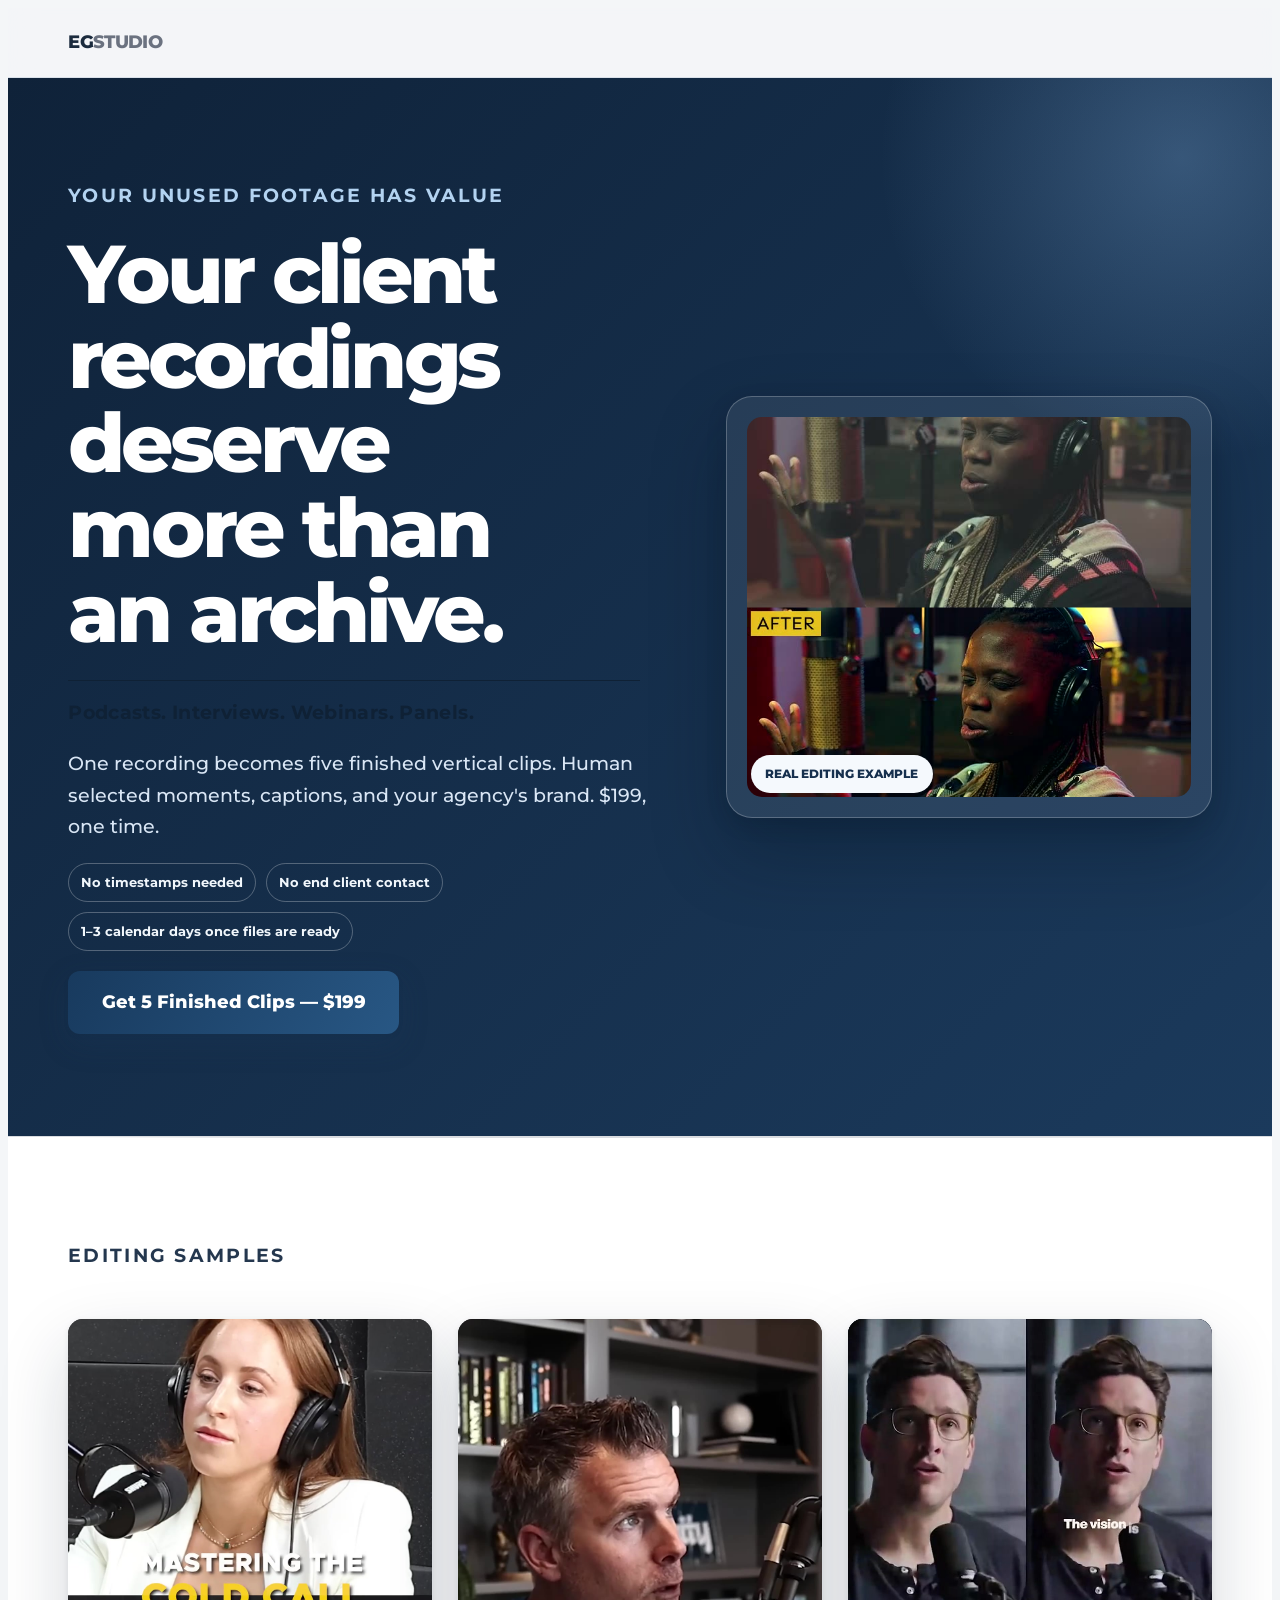
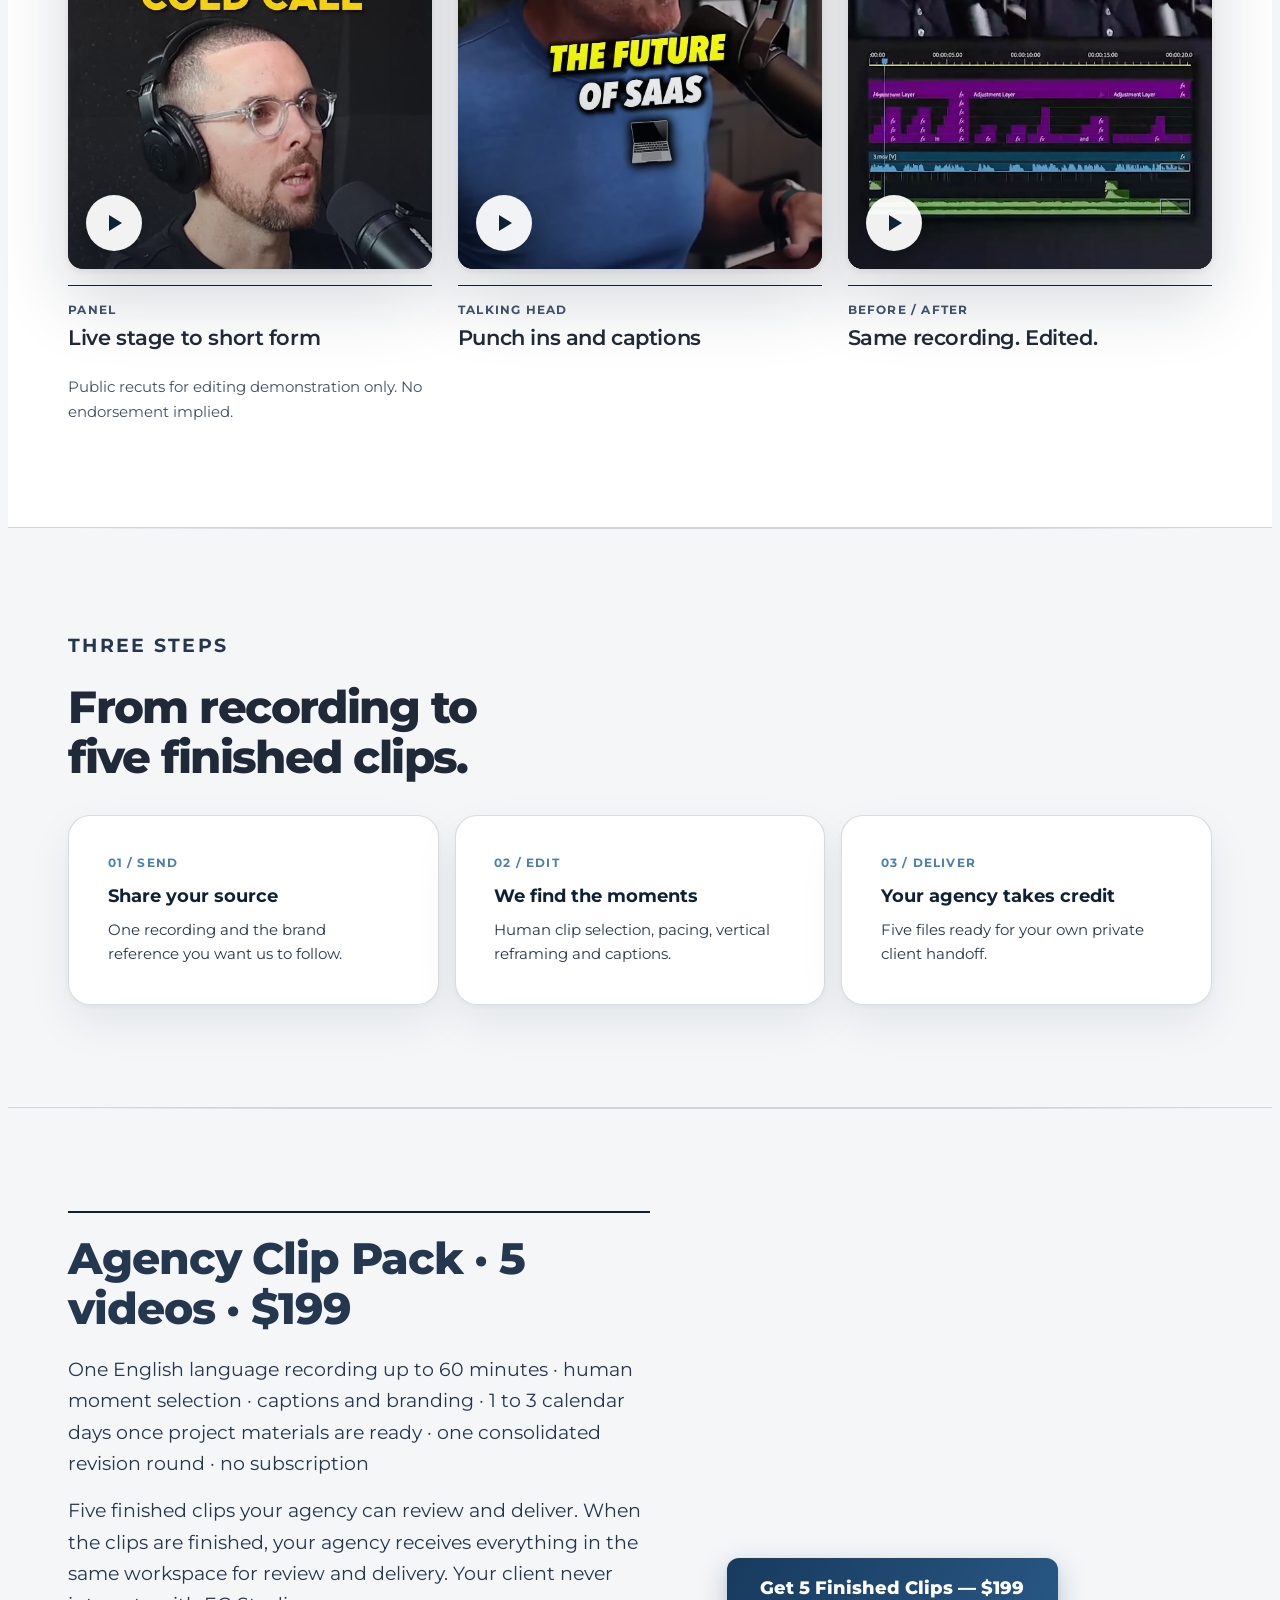
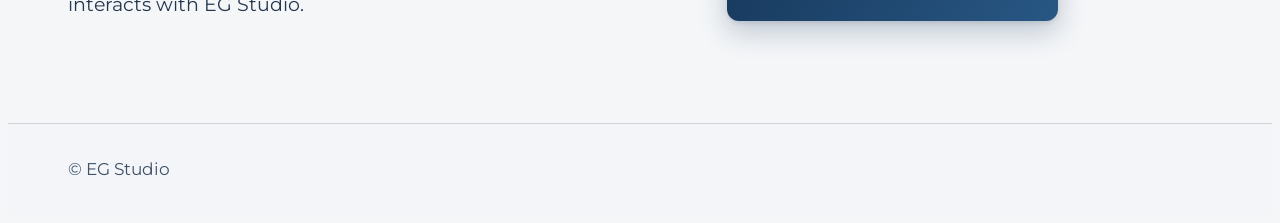
==== commit edfa7038: "Agency buyer copy addendum: owner-approved hero, needs, process, delivery, deliverables, pricing, FA" ====
--- a/content-graveyard/index.html
+++ b/content-graveyard/index.html
@@ -75,7 +75,7 @@
 <section class="rd-sat-section premium-sat-compact"><div class="rd-container"><p class="rd-eyebrow">Three steps</p><h2>From recording to five finished clips.</h2><ol class="premium-sat-timeline"><li><b>01 / SEND</b><strong>Share your source</strong><span>One recording and the brand reference you want us to follow.</span></li><li><b>02 / EDIT</b><strong>We find the moments</strong><span>Human clip selection, pacing, vertical reframing and captions.</span></li><li><b>03 / DELIVER</b><strong>Your agency takes credit</strong><span>Five files ready for your own private client handoff.</span></li></ol></div></section>
 <section class="rd-sat-section"><div class="rd-container"><div class="rd-cg-offer"><div>
 <p class="rd-price">Agency Clip Pack · 5 videos · $199</p>
-<p class="offer-summary">One English language recording up to 60 minutes · human moment selection · captions and branding · 1 to 3 calendar days once project materials are ready · one consolidated revision round · no subscription</p><p class="offer-summary">Finished clips delivered directly into a private folder your agency owns. No end client contact. Use separate client facing copies so your production folder and uploader metadata remain private.</p>
+<p class="offer-summary">One English language recording up to 60 minutes · human moment selection · captions and branding · 1 to 3 calendar days once project materials are ready · one consolidated revision round · no subscription</p><p class="offer-summary">Five finished clips your agency can review and deliver. When the clips are finished, your agency receives everything in the same workspace for review and delivery. Your client never interacts with EG Studio.</p>
 </div><div class="rd-actions">
 <a class="cta rd-btn" data-sku="episode" data-placement="content_graveyard" href="https://buy.stripe.com/00wdR27qNc6IfXJ7419EI0f">Get 5 Finished Clips — $199</a>
 </div></div></div></section></main>
--- a/assets/css/premium-pages.css
+++ b/assets/css/premium-pages.css
@@ -6,10 +6,15 @@
 body.premium-sat .rd-sat-section{padding-block:clamp(74px,7vw,118px)}
 body.premium-sat .rd-cg-hero{position:relative;isolation:isolate;overflow:hidden;background:linear-gradient(135deg,#0F2239,#1B3A5C)}
 body.premium-sat .rd-cg-hero::after{content:"";position:absolute;z-index:-1;pointer-events:none;width:620px;height:620px;right:-220px;top:-230px;border-radius:50%;background:radial-gradient(circle,rgba(142,189,237,.28),transparent 69%)}
-body.premium-sat .rd-cg-hero h1{font-size:clamp(2.75rem,6.5vw,5.1rem);line-height:1.04;letter-spacing:-.05em;max-width:14ch;color:white}
+/* Shared selector: this H1 color also applies to the content-graveyard navy hero, not only the white-label landing. */
+body.premium-sat .rd-cg-hero h1{font-size:clamp(2.75rem,6.5vw,5.1rem);line-height:1.04;letter-spacing:-.05em;max-width:14ch;color:#FFFFFF!important}
 body.premium-sat .rd-cg-hero .rd-lead{font-size:clamp(1.05rem,1.45vw,1.25rem);line-height:1.7;color:#D9E6F5;max-width:55ch}
 body.premium-sat .rd-cg-hero .rd-eyebrow{color:#B3D3F1}
 body.premium-sat .rd-cg-hero .rd-cg-formats,body.premium-sat .rd-cg-hero .rd-cg-protect{color:#C2D7EA}
+body.premium-sat .rd-cg-hero .rd-fold-facts{border-top-color:rgba(245,249,253,.28)}
+body.premium-sat .rd-cg-hero .rd-fold-facts li{border-bottom-color:rgba(245,249,253,.16);color:#C2D7EA}
+body.premium-sat .rd-cg-hero .rd-fold-facts b{color:#F5F9FD}
+body.premium-sat .rd-cg-hero .rd-fold-facts span{color:#C2D7EA}
 body.premium-sat .rd-sat-section h2{font-size:clamp(2rem,3.5vw,3.25rem);line-height:1.13;letter-spacing:-.035em;max-width:22ch}
 body.premium-sat .rd-sat-section .rd-read{max-width:950px}
 body.premium-sat .rd-card{border-radius:18px;border:1px solid rgba(99,133,170,.18);padding:clamp(1.5rem,3vw,2.3rem);box-shadow:0 6px 22px rgba(15,33,53,.045)}
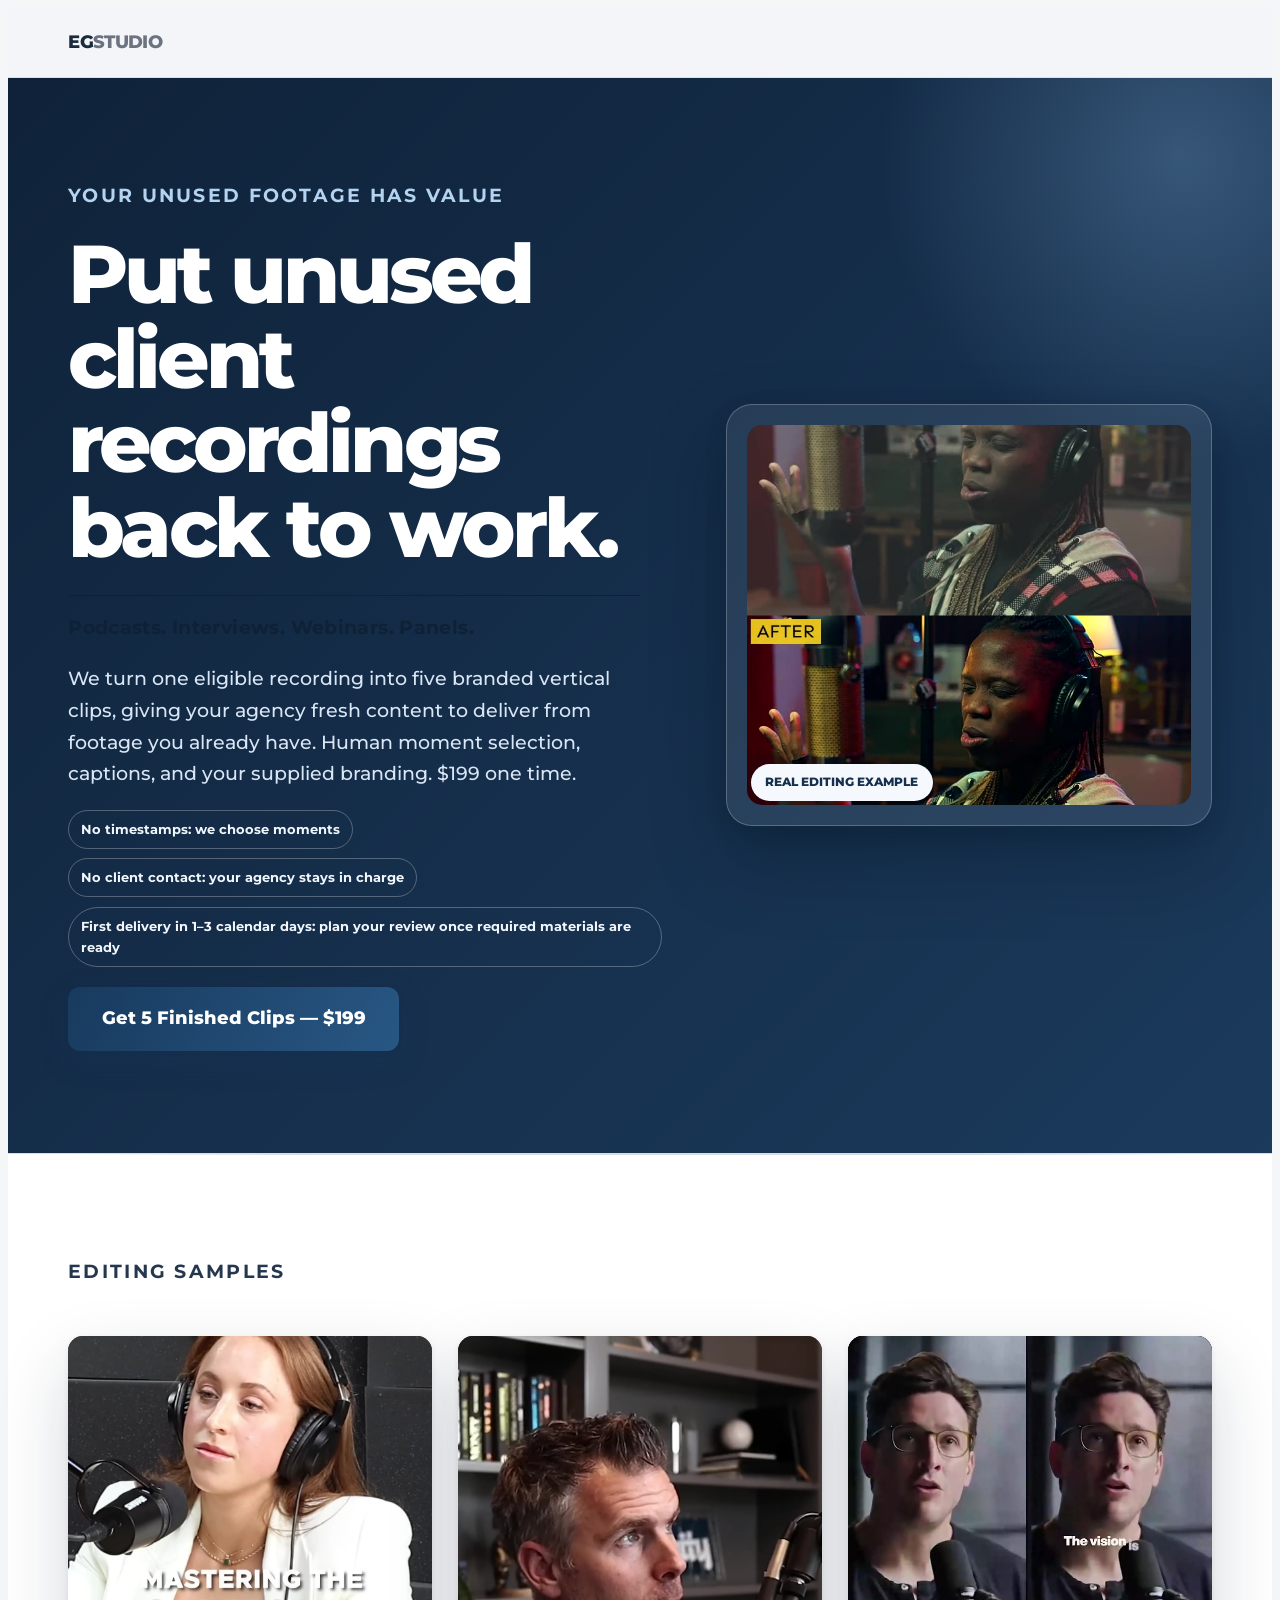
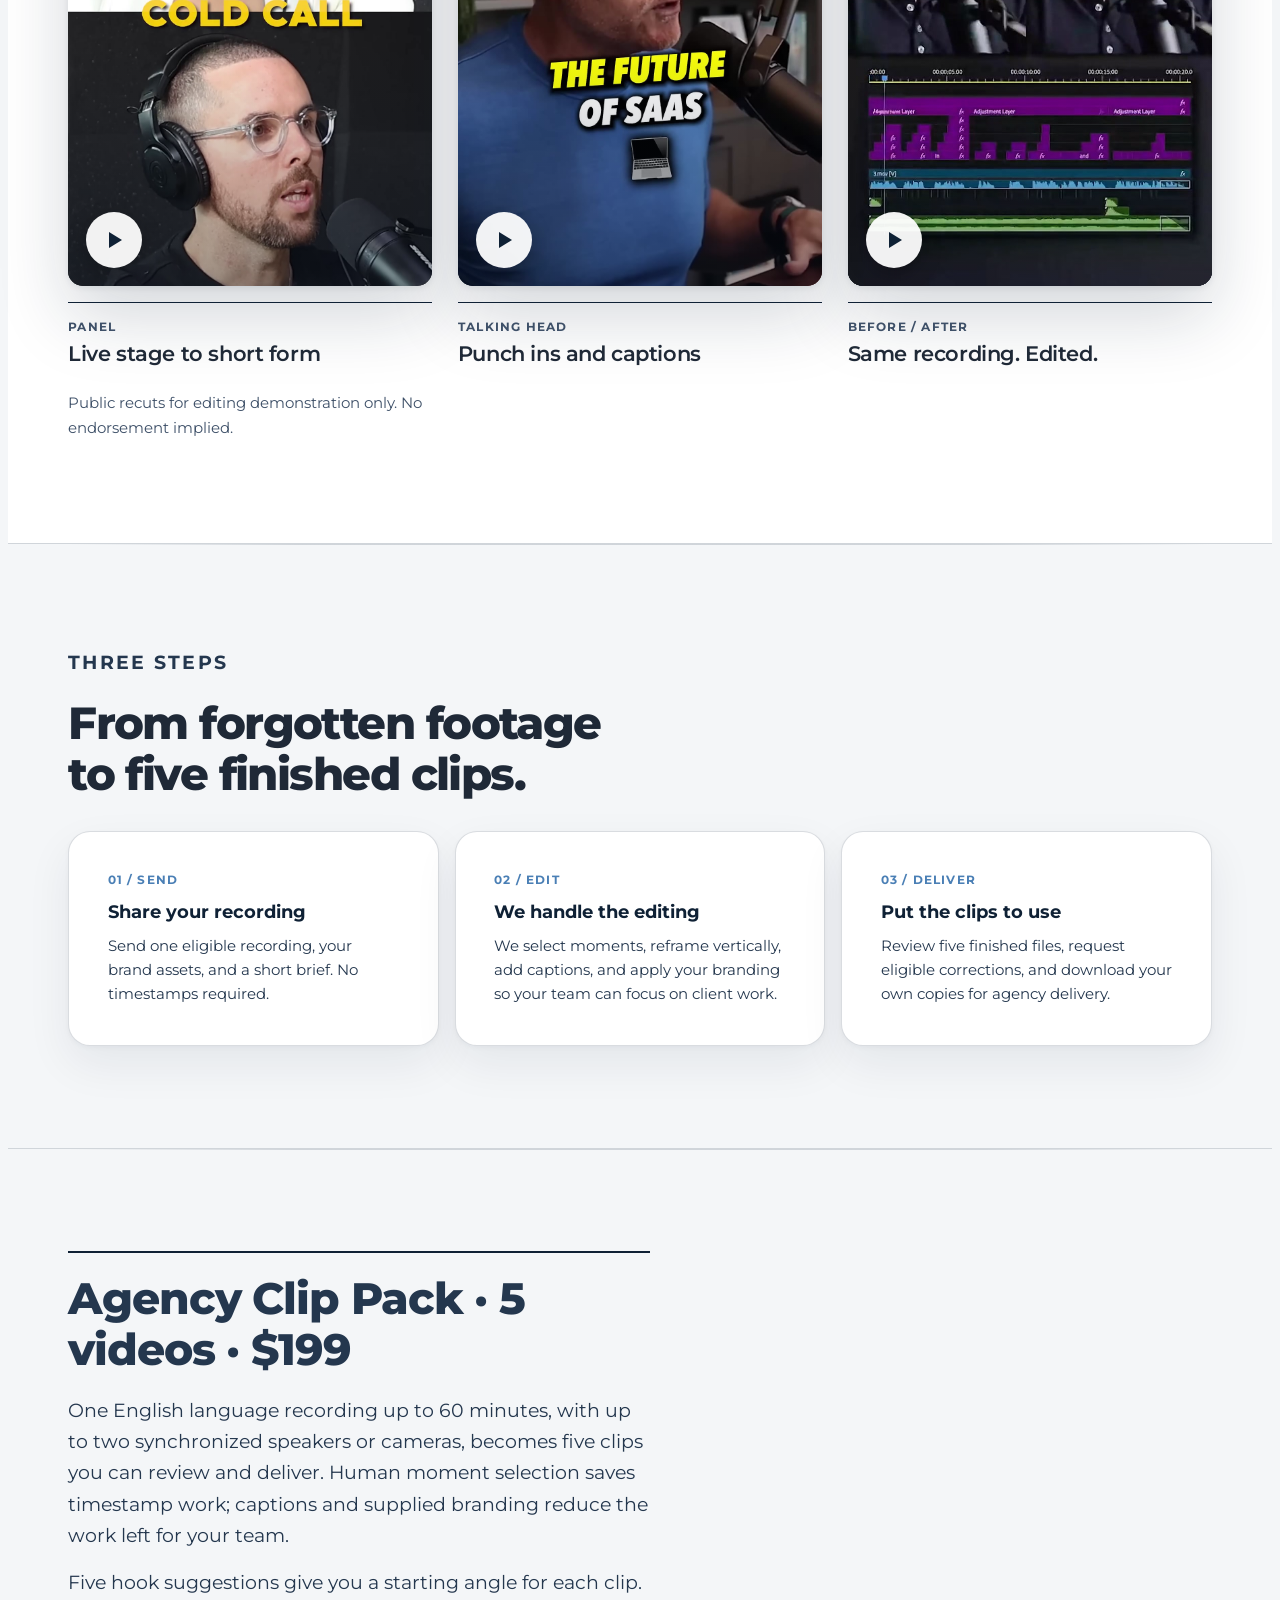
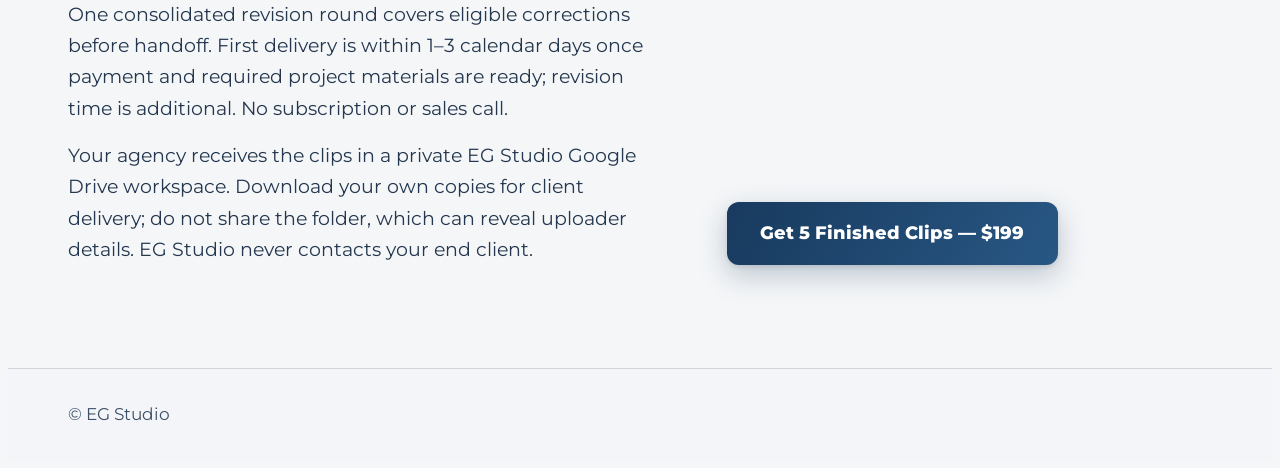
==== commit 7ef8938d: "Lead EG Studio web copy with agency outcomes" ====
--- a/content-graveyard/index.html
+++ b/content-graveyard/index.html
@@ -1,4 +1,4 @@
-<!doctype html><html lang="en"><head><meta charset="utf-8"><meta name="viewport" content="width=device-width, initial-scale=1"><title>The Content Graveyard | EG Studio</title><meta name="description" content="For agencies with client recordings sitting unused. One recording becomes five captioned 9:16 clips, white label, $199."><link rel="canonical" href="https://egstudio.tech/content-graveyard/"><link rel="preconnect" href="https://fonts.googleapis.com"><link rel="preconnect" href="https://fonts.gstatic.com" crossorigin><link href="https://fonts.googleapis.com/css2?family=Montserrat:wght@400;500;600;700;800&display=swap" rel="stylesheet"><link rel="stylesheet" href="/assets/css/redesign.css?v=20261031-phase1"><meta name="theme-color" content="#1B3A5C"><script src="/assets/js/eg-tracking.js?v=20261021"></script>
+<!doctype html><html lang="en"><head><meta charset="utf-8"><meta name="viewport" content="width=device-width, initial-scale=1"><title>The Content Graveyard | EG Studio</title><meta name="description" content="Put unused client recordings back to work. EG Studio turns one eligible episode into five branded vertical clips for agencies. $199 one time."><link rel="canonical" href="https://egstudio.tech/content-graveyard/"><link rel="preconnect" href="https://fonts.googleapis.com"><link rel="preconnect" href="https://fonts.gstatic.com" crossorigin><link href="https://fonts.googleapis.com/css2?family=Montserrat:wght@400;500;600;700;800&display=swap" rel="stylesheet"><link rel="stylesheet" href="/assets/css/redesign.css?v=20261031-phase1"><meta name="theme-color" content="#1B3A5C"><script src="/assets/js/eg-tracking.js?v=20261021"></script>
 <!-- Pinterest Tag -->
 <script>
 !function(e){if(!window.pintrk){window.pintrk=function(){window.pintrk.queue.push(Array.prototype.slice.call(arguments))};var n=window.pintrk;n.queue=[],n.version="3.0";var t=document.createElement("script");t.async=!0,t.src=e;var r=document.getElementsByTagName("script")[0];r.parentNode.insertBefore(t,r)}}("https://s.pinimg.com/ct/core.js");
@@ -10,7 +10,7 @@
 <link rel="stylesheet" href="/brand-palette.css?v=20261020-logo1"><meta property="og:type" content="website">
 <meta property="og:site_name" content="EG Studio">
 <meta property="og:title" content="The Content Graveyard | EG Studio">
-<meta property="og:description" content="For agencies with client recordings sitting unused. One recording becomes five captioned 9:16 clips, white label, $199.">
+<meta property="og:description" content="Put unused client recordings back to work. EG Studio turns one eligible episode into five branded vertical clips for agencies. $199 one time.">
 <meta property="og:url" content="https://egstudio.tech/content-graveyard/">
 <meta property="og:image" content="https://egstudio.tech/assets/brand/share-preview.png?v=20261020-brand2">
 <meta property="og:image:secure_url" content="https://egstudio.tech/assets/brand/share-preview.png?v=20261020-brand2">
@@ -20,7 +20,7 @@
 <meta property="og:image:alt" content="EG Studio. Your client stays yours. We find the clips. Five clips for $199 one time.">
 <meta name="twitter:card" content="summary_large_image">
 <meta name="twitter:title" content="The Content Graveyard | EG Studio">
-<meta name="twitter:description" content="For agencies with client recordings sitting unused. One recording becomes five captioned 9:16 clips, white label, $199.">
+<meta name="twitter:description" content="Put unused client recordings back to work. EG Studio turns one eligible episode into five branded vertical clips for agencies. $199 one time.">
 <meta name="twitter:image" content="https://egstudio.tech/assets/brand/share-preview.png?v=20261020-brand2">
 <meta name="twitter:image:alt" content="EG Studio. Five clips for $199 one time.">
 <link rel="stylesheet" href="/assets/css/premium-pages.css?v=20261103-polish">
@@ -40,23 +40,23 @@
 <main id="main">
 <section class="rd-sat-section rd-cg-hero"><div class="rd-container premium-sat-hero-grid"><div class="rd-read">
 <p class="rd-eyebrow">Your unused footage has value</p>
-<h1 id="campaign-title">Your client recordings deserve more than an archive.</h1>
+<h1 id="campaign-title">Put unused client recordings back to work.</h1>
 <p class="rd-cg-formats">Podcasts. Interviews. Webinars. Panels.</p>
-<p class="rd-lead">One recording becomes five finished vertical clips. Human selected moments, captions, and your agency's brand. $199, one time.</p>
-<ul class="premium-sat-trust"><li>No timestamps needed</li><li>No end client contact</li><li>1–3 calendar days once files are ready</li></ul>
+<p class="rd-lead">We turn one eligible recording into five branded vertical clips, giving your agency fresh content to deliver from footage you already have. Human moment selection, captions, and your supplied branding. $199 one time.</p>
+<ul class="premium-sat-trust"><li>No timestamps: we choose moments</li><li>No client contact: your agency stays in charge</li><li>First delivery in 1–3 calendar days: plan your review once required materials are ready</li></ul>
 <div class="rd-actions"><a class="cta rd-btn" data-sku="episode" data-placement="content_graveyard_hero" href="https://buy.stripe.com/00wdR27qNc6IfXJ7419EI0f">Get 5 Finished Clips — $199</a></div>
 </div><div class="premium-sat-hero-media"><img src="/assets/samples/sample-beforeafter.jpg?v=1" alt="Before and after comparison of an edited recording" width="720" height="800"><span>REAL EDITING EXAMPLE</span></div></div></section>
 <section class="rd-sat-section rd-alt" aria-label="Editing samples"><div class="rd-container"><p class="rd-eyebrow">Editing samples</p><div class="rd-proofgrid" data-rd-carousel tabindex="0">
         <article class="rd-sample" aria-label="Sample 1 of 3: Panel">
           <video class="rd-player" playsinline preload="none" poster="/assets/samples/sample-panel.jpg?v=8" aria-label="Panel sample: Live stage to short form">
-            <source src="/assets/samples/sample-panel.mp4?v=8" type="video/mp4">
+            <source src="/assets/samples/sample-panel.mp4?v=20261110-fs" type="video/mp4">
           </video>
           <button type="button" class="rd-play" aria-label="Play panel sample"><img src="/assets/samples/sample-panel.jpg?v=8" alt="" loading="lazy"><span aria-hidden="true"></span></button>
           <div class="rd-sample-info"><p class="rd-meta">Panel</p><h3>Live stage to short form</h3></div>
         </article>
         <article class="rd-sample" aria-label="Sample 2 of 3: Talking head">
           <video class="rd-player" playsinline preload="none" poster="/assets/samples/sample-saas-founder.jpg?v=8" aria-label="Talking head sample: Punch ins and captions">
-            <source src="/assets/samples/sample-saas-founder.mp4?v=8" type="video/mp4">
+            <source src="/assets/samples/sample-saas-founder.mp4?v=20261110-fs" type="video/mp4">
           </video>
           <button type="button" class="rd-play" aria-label="Play talking head sample"><img src="/assets/samples/sample-saas-founder.jpg?v=8" alt="" loading="lazy"><span aria-hidden="true"></span></button>
           <div class="rd-sample-info"><p class="rd-meta">Talking head</p><h3>Punch ins and captions</h3></div>
@@ -72,13 +72,15 @@
       <div class="rd-dots" role="group" aria-label="Choose sample"><button type="button" class="rd-dot" aria-label="Show sample 1" aria-current="true"></button><button type="button" class="rd-dot" aria-label="Show sample 2"></button><button type="button" class="rd-dot" aria-label="Show sample 3"></button></div>
       <p class="rd-disc">Public recuts for editing demonstration only. No endorsement implied.</p>
       </div></section>
-<section class="rd-sat-section premium-sat-compact"><div class="rd-container"><p class="rd-eyebrow">Three steps</p><h2>From recording to five finished clips.</h2><ol class="premium-sat-timeline"><li><b>01 / SEND</b><strong>Share your source</strong><span>One recording and the brand reference you want us to follow.</span></li><li><b>02 / EDIT</b><strong>We find the moments</strong><span>Human clip selection, pacing, vertical reframing and captions.</span></li><li><b>03 / DELIVER</b><strong>Your agency takes credit</strong><span>Five files ready for your own private client handoff.</span></li></ol></div></section>
+<section class="rd-sat-section premium-sat-compact"><div class="rd-container"><p class="rd-eyebrow">Three steps</p><h2>From forgotten footage to five finished clips.</h2><ol class="premium-sat-timeline"><li><b>01 / SEND</b><strong>Share your recording</strong><span>Send one eligible recording, your brand assets, and a short brief. No timestamps required.</span></li><li><b>02 / EDIT</b><strong>We handle the editing</strong><span>We select moments, reframe vertically, add captions, and apply your branding so your team can focus on client work.</span></li><li><b>03 / DELIVER</b><strong>Put the clips to use</strong><span>Review five finished files, request eligible corrections, and download your own copies for agency delivery.</span></li></ol></div></section>
 <section class="rd-sat-section"><div class="rd-container"><div class="rd-cg-offer"><div>
 <p class="rd-price">Agency Clip Pack · 5 videos · $199</p>
-<p class="offer-summary">One English language recording up to 60 minutes · human moment selection · captions and branding · 1 to 3 calendar days once project materials are ready · one consolidated revision round · no subscription</p><p class="offer-summary">Five finished clips your agency can review and deliver. When the clips are finished, your agency receives everything in the same workspace for review and delivery. Your client never interacts with EG Studio.</p>
+<p class="offer-summary">One English language recording up to 60 minutes, with up to two synchronized speakers or cameras, becomes five clips you can review and deliver. Human moment selection saves timestamp work; captions and supplied branding reduce the work left for your team.</p>
+<p class="offer-summary">Five hook suggestions give you a starting angle for each clip. One consolidated revision round covers eligible corrections before handoff. First delivery is within 1–3 calendar days once payment and required project materials are ready; revision time is additional. No subscription or sales call.</p>
+<p class="offer-summary">Your agency receives the clips in a private EG Studio Google Drive workspace. Download your own copies for client delivery; do not share the folder, which can reveal uploader details. EG Studio never contacts your end client.</p>
 </div><div class="rd-actions">
 <a class="cta rd-btn" data-sku="episode" data-placement="content_graveyard" href="https://buy.stripe.com/00wdR27qNc6IfXJ7419EI0f">Get 5 Finished Clips — $199</a>
 </div></div></div></section></main>
 <footer class="rd-footer"><div class="rd-container rd-footer-inner">© EG Studio</div></footer>
-<script src="/assets/js/rd-player.js?v=20261031-phase1"></script>
+<script src="/assets/js/rd-player.js?v=c94513148609"></script>
 <script>document.querySelector('.cta').addEventListener('click',function(){if(window.pintrk)pintrk('track','custom',{event_id:'content_graveyard_checkout_'+Date.now()});});</script></body></html>
